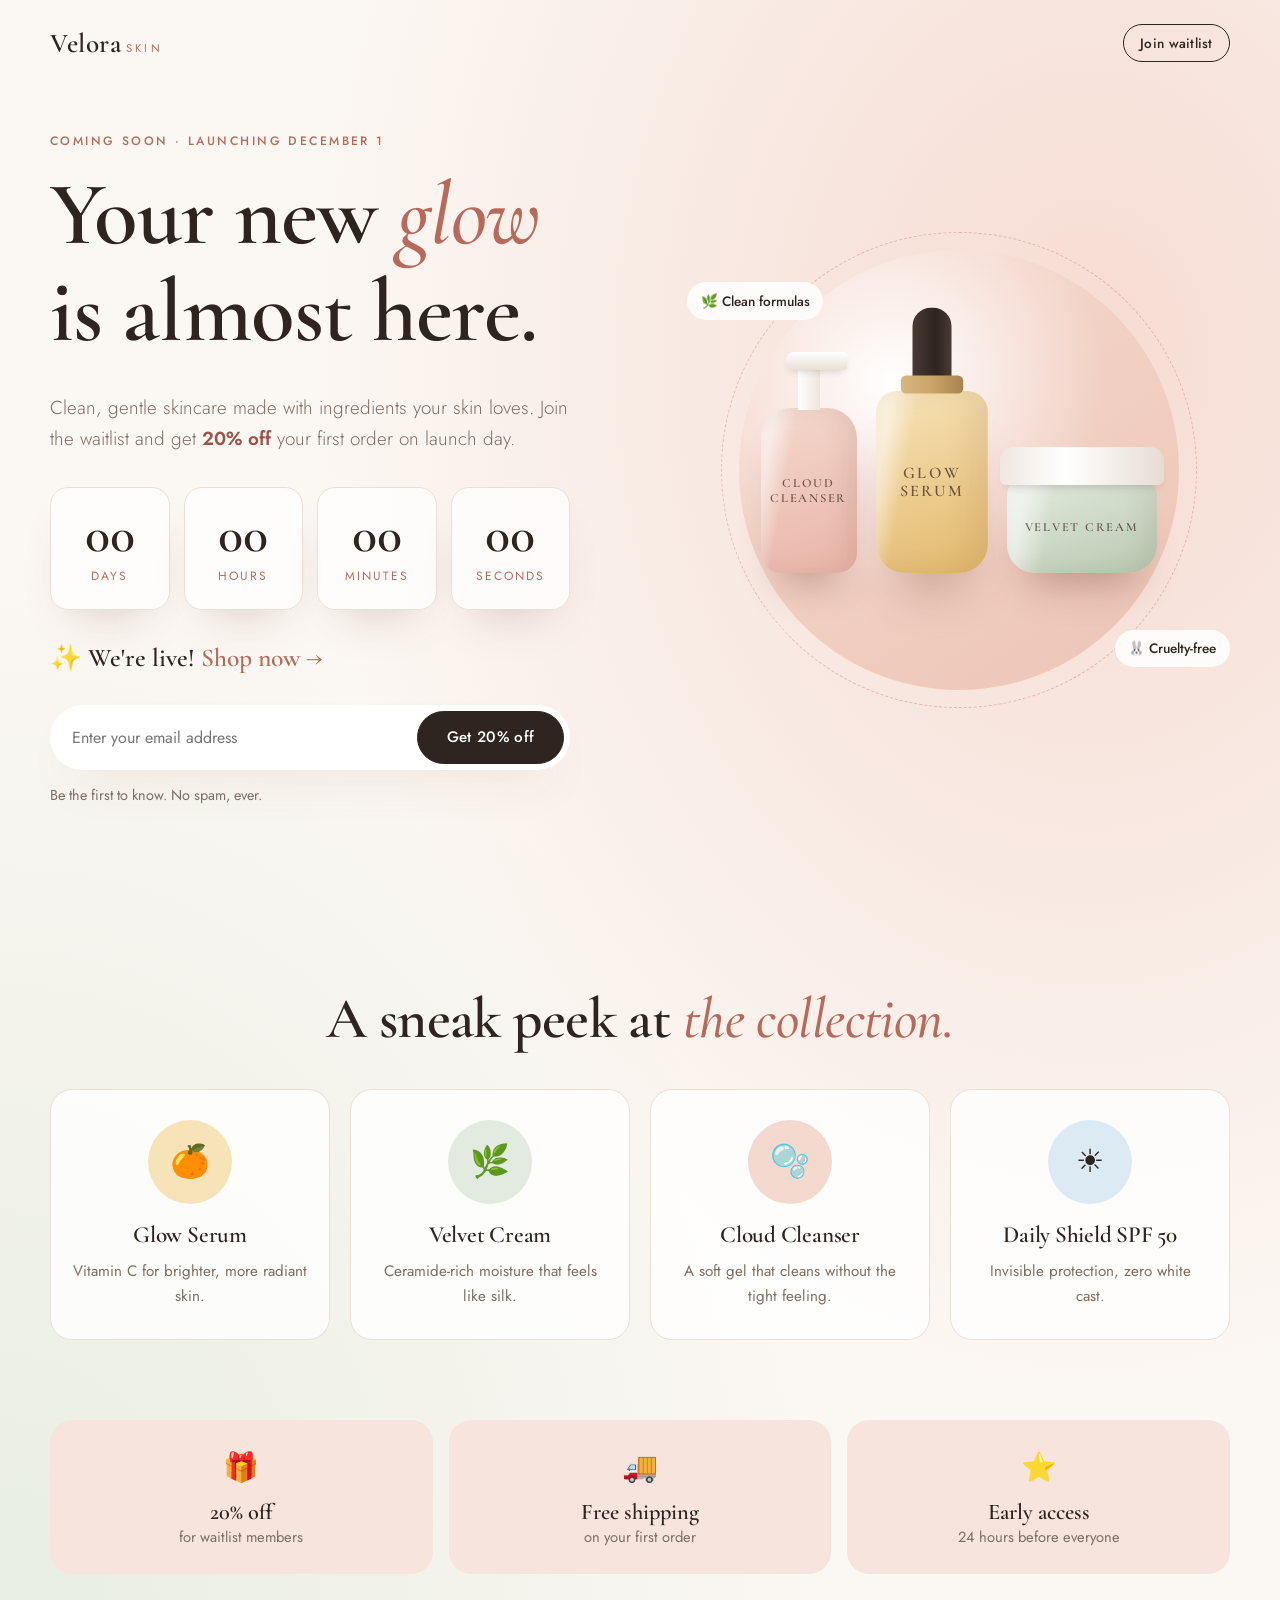
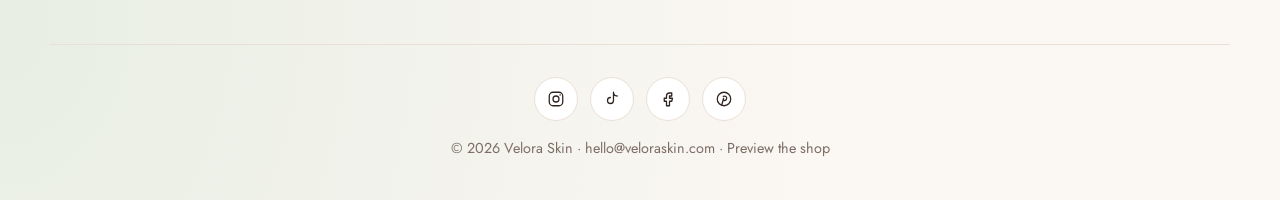
==== coming-soon.html @ 76611807 "Rebrand site as Velora Skin skincare store Redesign both pages with a soft cream/blush skincare look" ====
<!doctype html>
<html lang="en">
<head>
  <meta charset="utf-8" />
  <meta name="viewport" content="width=device-width, initial-scale=1" />
  <title>Velora Skin — Coming Soon</title>
  <meta name="description" content="Clean skincare for your natural glow is almost here. Join the waitlist for 20% off at launch." />
  <meta name="theme-color" content="#fbf7f3" />
  <link rel="preconnect" href="https://fonts.googleapis.com" />
  <link rel="preconnect" href="https://fonts.gstatic.com" crossorigin />
  <link href="https://fonts.googleapis.com/css2?family=Cormorant+Garamond:ital,wght@0,500;0,600;1,500&family=Jost:wght@300;400;500;600&display=swap" rel="stylesheet" />
  <link rel="stylesheet" href="styles.css" />
  <link rel="stylesheet" href="coming-soon.css" />
  <link rel="icon" href="data:image/svg+xml,<svg xmlns='http://www.w3.org/2000/svg' viewBox='0 0 32 32'><circle cx='16' cy='16' r='14' fill='%23e8b4a6'/><path d='M10 11l6 11 6-11' fill='none' stroke='%23fff' stroke-width='2.5' stroke-linecap='round' stroke-linejoin='round'/></svg>" />
</head>
<body class="soon">
  <div class="petals" id="petals" aria-hidden="true"></div>

  <header class="soon__top container">
    <a href="#" class="logo">Velora<span>skin</span></a>
    <a href="#waitlist" class="btn btn--small btn--ghost">Join waitlist</a>
  </header>

  <main class="soon__main container">
    <div class="soon__text">
      <p class="eyebrow reveal">Coming soon · Launching December 1</p>
      <h1 class="reveal">Your new <em>glow</em><br />is almost here.</h1>
      <p class="soon__sub reveal">Clean, gentle skincare made with ingredients your skin loves. Join the waitlist and get <strong>20% off</strong> your first order on launch day.</p>

      <div class="countdown reveal" id="countdown" aria-label="Time until launch">
        <div class="countdown__box"><strong id="cd-days">00</strong><span>Days</span></div>
        <div class="countdown__box"><strong id="cd-hours">00</strong><span>Hours</span></div>
        <div class="countdown__box"><strong id="cd-mins">00</strong><span>Minutes</span></div>
        <div class="countdown__box"><strong id="cd-secs">00</strong><span>Seconds</span></div>
      </div>
      <p class="countdown__live" id="launched" hidden>✨ We're live! <a href="index.html">Shop now →</a></p>

      <form class="subscribe reveal" id="waitlist" novalidate>
        <label for="waitEmail" class="sr-only">Email address</label>
        <input type="email" id="waitEmail" placeholder="Enter your email address" autocomplete="email" required />
        <button type="submit" class="btn">Get 20% off</button>
      </form>
      <p class="soon__status" id="waitStatus" role="status" aria-live="polite">Be the first to know. No spam, ever.</p>
    </div>

    <div class="soon__art reveal" aria-hidden="true">
      <div class="soon__ring"></div>
      <div class="soon__shelf">
        <div class="pack pack--pump" style="--c1:#f4d9cf;--c2:#e8b4a6"><span>Cloud<br />Cleanser</span></div>
        <div class="pack pack--serum soon__hero-pack" style="--c1:#f7e3b8;--c2:#e2b86b"><span>Glow<br />Serum</span></div>
        <div class="pack pack--jar" style="--c1:#e3eadf;--c2:#b9c8b0"><span>Velvet Cream</span></div>
      </div>
      <div class="float-tag soon__tag1">🌿 Clean formulas</div>
      <div class="float-tag soon__tag2">🐰 Cruelty-free</div>
    </div>
  </main>

  <section class="soon__teasers container" aria-labelledby="teaseTitle">
    <h2 id="teaseTitle" class="reveal">A sneak peek at <em>the collection.</em></h2>
    <div class="teasers">
      <article class="teaser reveal"><div class="ing__icon" style="--c:#f7e3b8">🍊</div><h3>Glow Serum</h3><p>Vitamin C for brighter, more radiant skin.</p></article>
      <article class="teaser reveal"><div class="ing__icon" style="--c:#e3eadf">🌿</div><h3>Velvet Cream</h3><p>Ceramide-rich moisture that feels like silk.</p></article>
      <article class="teaser reveal"><div class="ing__icon" style="--c:#f4d9cf">🫧</div><h3>Cloud Cleanser</h3><p>A soft gel that cleans without the tight feeling.</p></article>
      <article class="teaser reveal"><div class="ing__icon" style="--c:#dcebf3">☀️</div><h3>Daily Shield SPF 50</h3><p>Invisible protection, zero white cast.</p></article>
    </div>
  </section>

  <section class="soon__perks container reveal">
    <div><span>🎁</span><strong>20% off</strong>for waitlist members</div>
    <div><span>🚚</span><strong>Free shipping</strong>on your first order</div>
    <div><span>⭐</span><strong>Early access</strong>24 hours before everyone</div>
  </section>

  <footer class="soon__footer container">
    <div class="socials" aria-label="Social media">
      <a href="#" aria-label="Instagram"><svg viewBox="0 0 24 24" aria-hidden="true"><rect x="3" y="3" width="18" height="18" rx="5"/><circle cx="12" cy="12" r="4"/><circle cx="17.5" cy="6.5" r="1" class="fill"/></svg></a>
      <a href="#" aria-label="TikTok"><svg viewBox="0 0 24 24" aria-hidden="true"><path d="M14 3v11a4 4 0 1 1-4-4M14 3c0 3 2 5 5 5"/></svg></a>
      <a href="#" aria-label="Facebook"><svg viewBox="0 0 24 24" aria-hidden="true"><path d="M14 8h3V4h-3a4 4 0 0 0-4 4v3H7v4h3v6h4v-6h3l1-4h-4V8z"/></svg></a>
      <a href="#" aria-label="Pinterest"><svg viewBox="0 0 24 24" aria-hidden="true"><circle cx="12" cy="12" r="9"/><path d="M11 8.5c3-1 5 .5 4.5 3s-3 3-4 2M11.5 11L9 20"/></svg></a>
    </div>
    <p class="muted">© <span id="year"></span> Velora Skin · <a href="mailto:hello@veloraskin.com">hello@veloraskin.com</a> · <a href="index.html">Preview the shop</a></p>
  </footer>

  <script src="coming-soon.js"></script>
</body>
</html>
---- styles.css ----
:root {
  --bg: #fbf7f3;
  --bg-2: #f4ece4;
  --rose-bg: #f6e4dd;
  --surface: #ffffff;
  --border: #eadfd5;
  --text: #2e2420;
  --muted: #7d6e65;
  --blush: #e8b4a6;
  --rose: #b8695a;
  --rose-dark: #9c5446;
  --sage: #8fa384;
  --gold: #c9a46a;
  --radius: 22px;
  --shadow: 0 24px 50px -28px rgba(120, 72, 56, 0.35);
  --ease: cubic-bezier(0.22, 1, 0.36, 1);
  --serif: "Cormorant Garamond", Georgia, serif;
  --sans: "Jost", system-ui, sans-serif;
}

*, *::before, *::after { box-sizing: border-box; }
html { scroll-behavior: smooth; }
body {
  margin: 0;
  font: 400 1rem/1.65 var(--sans);
  background: var(--bg);
  color: var(--text);
  -webkit-font-smoothing: antialiased;
  overflow-x: hidden;
}
h1, h2, h3, h4 { font-family: var(--serif); font-weight: 600; line-height: 1.08; margin: 0 0 0.5em; letter-spacing: -0.01em; }
h1 em, h2 em { font-style: italic; font-weight: 500; color: var(--rose); }
h2 { font-size: clamp(2.2rem, 5vw, 3.6rem); }
h3 { font-size: 1.45rem; }
p { margin: 0 0 1em; }
a { color: inherit; text-decoration: none; }
button { font-family: inherit; }
::selection { background: var(--blush); color: var(--text); }

.container { width: min(1180px, 100% - 32px); margin-inline: auto; }
.muted { color: var(--muted); }
.eyebrow { text-transform: uppercase; letter-spacing: 0.2em; font-size: 0.76rem; font-weight: 500; color: var(--rose); margin-bottom: 1rem; }
.stars { color: var(--gold); letter-spacing: 0.1em; }
.sr-only { position: absolute; width: 1px; height: 1px; padding: 0; margin: -1px; overflow: hidden; clip: rect(0, 0, 0, 0); border: 0; }

/* Buttons */
.btn {
  display: inline-flex; align-items: center; justify-content: center; gap: 0.5em;
  padding: 0.95em 1.9em; border-radius: 999px; border: 1px solid var(--text); cursor: pointer;
  font: 500 0.95rem var(--sans); letter-spacing: 0.02em; color: #fff; background: var(--text);
  transition: transform 0.3s var(--ease), background 0.3s, color 0.3s, border-color 0.3s, box-shadow 0.3s;
}
.btn:hover { background: var(--rose); border-color: var(--rose); transform: translateY(-2px); box-shadow: 0 14px 30px -14px rgba(184, 105, 90, 0.8); }
.btn--ghost { background: transparent; color: var(--text); }
.btn--ghost:hover { color: #fff; }
.btn--small { padding: 0.6em 1.2em; font-size: 0.85rem; }
.btn--block { width: 100%; }

/* Announcement + nav */
.announce { background: var(--text); color: #f4ece4; text-align: center; font-size: 0.82rem; letter-spacing: 0.04em; padding: 9px 16px; }
.announce a { color: var(--blush); }
.nav { position: sticky; top: 0; z-index: 50; background: rgba(251, 247, 243, 0.85); backdrop-filter: blur(14px); -webkit-backdrop-filter: blur(14px); border-bottom: 1px solid transparent; transition: border-color 0.3s; }
.nav.is-scrolled { border-color: var(--border); }
.nav__inner { display: flex; align-items: center; justify-content: space-between; height: 72px; }
.logo { font: 600 1.7rem var(--serif); letter-spacing: 0.02em; }
.logo span { font: 400 0.7rem var(--sans); letter-spacing: 0.3em; text-transform: uppercase; color: var(--rose); margin-left: 0.4em; }
.nav__links { display: flex; gap: 2.2rem; font-size: 0.95rem; }
.nav__links a { position: relative; color: var(--muted); transition: color 0.2s; }
.nav__links a::after { content: ""; position: absolute; left: 0; right: 0; bottom: -4px; height: 1px; background: var(--rose); transform: scaleX(0); transition: transform 0.3s var(--ease); }
.nav__links a:hover { color: var(--text); }
.nav__links a:hover::after { transform: scaleX(1); }
.nav__actions { display: flex; align-items: center; gap: 0.5rem; }
.bag { position: relative; width: 44px; height: 44px; border-radius: 50%; border: 1px solid var(--border); background: var(--surface); cursor: pointer; display: grid; place-items: center; color: var(--text); }
.bag svg { width: 20px; height: 20px; fill: none; stroke: currentColor; stroke-width: 1.6; stroke-linejoin: round; }
.bag__count { position: absolute; top: -4px; right: -4px; min-width: 20px; height: 20px; padding: 0 5px; border-radius: 999px; background: var(--rose); color: #fff; font-size: 0.72rem; font-weight: 600; display: grid; place-items: center; transition: transform 0.3s var(--ease); }
.bag__count.bump { transform: scale(1.35); }
.nav__toggle { display: none; background: none; border: 0; width: 44px; height: 44px; cursor: pointer; position: relative; }
.nav__toggle span { position: absolute; left: 11px; right: 11px; height: 1.5px; background: var(--text); transition: transform 0.3s var(--ease); }
.nav__toggle span:first-child { top: 18px; }
.nav__toggle span:last-child { top: 25px; }
.nav__toggle[aria-expanded="true"] span:first-child { transform: translateY(3.5px) rotate(45deg); }
.nav__toggle[aria-expanded="true"] span:last-child { transform: translateY(-3.5px) rotate(-45deg); }
@media (max-width: 860px) {
  .nav__toggle { display: block; }
  .nav__links {
    position: fixed; inset: 72px 0 auto; flex-direction: column; gap: 0; padding: 8px 16px 24px;
    background: var(--bg); border-bottom: 1px solid var(--border); font: 500 1.6rem var(--serif);
    opacity: 0; pointer-events: none; transform: translateY(-10px); transition: opacity 0.3s, transform 0.3s var(--ease);
  }
  .nav__links a { padding: 0.6rem 0; color: var(--text); }
  .nav__links a::after { display: none; }
  .nav__links.is-open { opacity: 1; pointer-events: auto; transform: none; }
}

/* Hero */
.hero { padding: clamp(40px, 7vw, 90px) 0 clamp(40px, 6vw, 70px); overflow: hidden; }
.hero__grid { display: grid; grid-template-columns: minmax(0, 1.05fr) minmax(0, 1fr); gap: 40px; align-items: center; }
.hero h1 { font-size: clamp(3.2rem, 7.5vw, 6.2rem); margin-bottom: 0.3em; }
.hero__sub { font-size: clamp(1.05rem, 1.6vw, 1.2rem); color: var(--muted); max-width: 500px; font-weight: 300; }
.hero__cta { display: flex; flex-wrap: wrap; gap: 0.8rem; margin: 2rem 0 2.2rem; }
.hero__trust { display: flex; align-items: center; gap: 0.8rem; font-size: 0.92rem; color: var(--muted); flex-wrap: wrap; }
.hero__trust strong { color: var(--text); }

.hero__art { position: relative; height: 540px; }
.blob {
  position: absolute; inset: 6% 4% 4%; border-radius: 46% 54% 42% 58% / 52% 44% 56% 48%;
  background: radial-gradient(circle at 30% 30%, #fff 0%, transparent 45%), linear-gradient(140deg, #f6dcd2, #f1c9bb 55%, #e9d6c2);
  animation: morph 14s ease-in-out infinite;
}
@keyframes morph { 50% { border-radius: 58% 42% 55% 45% / 45% 58% 42% 55%; } }
.hero__art .pack { position: absolute; bottom: 14%; transform-origin: bottom center; animation: bob 6s ease-in-out infinite; }
.hero__art .hero__p1 { left: 12%; scale: 1.05; animation-delay: -2s !important; }
.hero__art .hero__p2 { left: 41%; bottom: 20% !important; scale: 1.45; z-index: 2; }
.hero__art .hero__p3 { right: 8%; scale: 1.15; animation-delay: -4s !important; }
@keyframes bob { 50% { translate: 0 -12px; } }
.float-tag { position: absolute; z-index: 3; padding: 0.55em 1em; border-radius: 999px; background: rgba(255, 255, 255, 0.85); backdrop-filter: blur(8px); box-shadow: var(--shadow); font-size: 0.85rem; font-weight: 500; white-space: nowrap; animation: bob 7s ease-in-out infinite; }
.float-tag--1 { top: 12%; left: 2%; }
.float-tag--2 { top: 24%; right: 0; animation-delay: -3s; }
.float-tag--3 { bottom: 4%; left: 30%; animation-delay: -5s; }
@media (max-width: 900px) {
  .hero__grid { grid-template-columns: minmax(0, 1fr); }
  .hero__art { height: 420px; }
  .hero__art .pack { scale: 0.85; }
  .hero__art .hero__p2 { scale: 1.15; }
}
@media (max-width: 480px) {
  .hero__art { height: 360px; }
  .hero__art .pack { scale: 0.7; }
  .hero__art .hero__p1 { left: 4%; }
  .hero__art .hero__p2 { left: 36%; scale: 0.95; }
  .hero__art .hero__p3 { right: 0; }
  .float-tag { font-size: 0.75rem; }
}

/* Product packaging (pure CSS illustrations) */
.pack {
  position: relative; display: grid; place-items: center; text-align: center;
  background: linear-gradient(100deg, rgba(255,255,255,0.55) 0 12%, transparent 30%), linear-gradient(160deg, var(--c1), var(--c2));
  box-shadow: inset -12px 0 22px rgba(90, 50, 35, 0.08), 0 30px 40px -22px rgba(120, 72, 56, 0.45);
}
.pack span { font: 600 0.78rem/1.15 var(--serif); letter-spacing: 0.14em; text-transform: uppercase; color: rgba(60, 38, 30, 0.72); padding: 0 6px; }
.pack::before, .pack::after { content: ""; position: absolute; left: 50%; transform: translateX(-50%); }
.pack--serum { width: 86px; height: 140px; margin-top: 70px; border-radius: 16px 16px 22px 22px; }
.pack--serum::before { top: -64px; width: 30px; height: 56px; border-radius: 14px 14px 4px 4px; background: linear-gradient(90deg, #4a3a33, #2e2420 60%, #4a3a33); }
.pack--serum::after { top: -12px; width: 48px; height: 14px; border-radius: 4px; background: linear-gradient(90deg, #d8b880, var(--gold), #a8854d); }
.pack--pump { width: 96px; height: 165px; margin-top: 62px; border-radius: 30px 30px 20px 20px; }
.pack--pump::before { top: -40px; width: 22px; height: 42px; background: linear-gradient(90deg, #fff, #eee4dc); border-radius: 4px 4px 0 0; }
.pack--pump::after { top: -56px; width: 62px; height: 18px; border-radius: 9px 4px 4px 9px; background: linear-gradient(#fff, #e9dfd6); transform: translateX(-38%); box-shadow: 0 4px 8px -4px rgba(0,0,0,0.2); }
.pack--jar { width: 150px; height: 92px; margin-top: 36px; border-radius: 14px 14px 28px 28px; }
.pack--jar::before { top: -34px; width: 164px; height: 38px; border-radius: 14px 14px 6px 6px; background: linear-gradient(90deg, #efe7df, #fff 40%, #e6dcd2); box-shadow: 0 6px 10px -6px rgba(0,0,0,0.2); }
.pack--tube { width: 92px; height: 160px; margin-bottom: 40px; border-radius: 6px 6px 26px 26px; }
.pack--tube::before { bottom: -38px; width: 58px; height: 42px; border-radius: 6px 6px 14px 14px; background: linear-gradient(90deg, #d79c8d, var(--blush), #c98a7b); }
.pack--tube::after { top: 0; width: 100%; height: 12px; border-radius: 6px 6px 0 0; background: repeating-linear-gradient(90deg, rgba(0,0,0,0.06) 0 2px, transparent 2px 6px); }

/* Marquee */
.marquee { background: var(--text); color: var(--bg); padding: 18px 0; overflow: hidden; }
.marquee__track { display: flex; width: max-content; gap: 2.5rem; animation: scroll 32s linear infinite; }
.marquee__track span { font: 500 italic 1.5rem var(--serif); white-space: nowrap; }
.marquee__track span:nth-child(even) { color: var(--blush); font-style: normal; }
@keyframes scroll { to { transform: translateX(calc(-50% - 1.25rem)); } }

/* Sections */
.section { padding: clamp(70px, 10vw, 120px) 0; }
.section--tight { padding-block: clamp(40px, 6vw, 70px); }
.section--tint { background: var(--bg-2); }
.section--rose { background: var(--rose-bg); }
.section--narrow .container { max-width: 800px; }
.section__head { margin-bottom: 3rem; }
.section__head--center { text-align: center; }

/* Products */
.products { display: grid; grid-template-columns: repeat(4, minmax(0, 1fr)); gap: 22px; }
.product { background: var(--surface); border-radius: var(--radius); overflow: hidden; border: 1px solid var(--border); transition: transform 0.4s var(--ease), box-shadow 0.4s; }
.product:hover { transform: translateY(-6px); box-shadow: var(--shadow); }
.product__img { position: relative; height: 280px; display: grid; place-items: center; background: var(--bg); overflow: hidden; }
.product__img .pack { transition: transform 0.6s var(--ease); }
.product:hover .product__img .pack { transform: scale(1.06) rotate(-3deg); }
.badge { position: absolute; top: 14px; left: 14px; padding: 0.3em 0.85em; border-radius: 999px; background: var(--rose); color: #fff; font-size: 0.72rem; font-weight: 500; letter-spacing: 0.06em; text-transform: uppercase; }
.badge--sage { background: var(--sage); }
.product__body { padding: 20px 22px 22px; }
.product__type { font-size: 0.8rem; color: var(--muted); margin-bottom: 0.3rem; }
.product__body h3 { margin-bottom: 0.3rem; }
.product__rating { font-size: 0.82rem; color: var(--muted); margin-bottom: 1rem; }
.product__foot { display: flex; justify-content: space-between; align-items: center; gap: 0.6rem; }
.price { font: 600 1.5rem var(--serif); }
.add.is-added { background: var(--sage); border-color: var(--sage); }
@media (max-width: 1000px) { .products { grid-template-columns: repeat(2, minmax(0, 1fr)); } }
@media (max-width: 520px) { .products { grid-template-columns: minmax(0, 1fr); } }

/* Quiz */
.quiz { display: grid; grid-template-columns: 1fr 1fr; gap: clamp(32px, 6vw, 80px); align-items: center; }
.chips { display: flex; flex-wrap: wrap; gap: 0.6rem; margin-top: 1.6rem; }
.chip { padding: 0.65em 1.4em; border-radius: 999px; border: 1px solid var(--border); background: var(--surface); color: var(--text); cursor: pointer; font-size: 0.95rem; transition: all 0.25s var(--ease); }
.chip:hover { border-color: var(--rose); }
.chip.is-active { background: var(--rose); border-color: var(--rose); color: #fff; }
.routine { background: var(--surface); border-radius: 28px; padding: clamp(24px, 4vw, 40px); box-shadow: var(--shadow); }
.routine__desc { font: 500 italic 1.3rem/1.4 var(--serif); color: var(--rose-dark); }
.routine__steps { list-style: none; padding: 0; margin: 0 0 1.6rem; display: grid; gap: 12px; }
.routine__steps li { display: flex; align-items: center; gap: 1rem; padding: 14px; border-radius: 16px; background: var(--bg); animation: slideIn 0.5s var(--ease) both; }
.routine__steps li:nth-child(2) { animation-delay: 0.08s; }
.routine__steps li:nth-child(3) { animation-delay: 0.16s; }
@keyframes slideIn { from { opacity: 0; transform: translateX(16px); } }
.routine__num { width: 36px; height: 36px; flex-shrink: 0; border-radius: 50%; display: grid; place-items: center; background: var(--blush); color: #fff; font-weight: 600; font-size: 0.9rem; }
.routine__steps strong { display: block; font-weight: 500; }
.routine__steps small { color: var(--muted); font-size: 0.85rem; }
@media (max-width: 860px) { .quiz { grid-template-columns: 1fr; } }

/* Ingredients */
.ingredients { display: grid; grid-template-columns: repeat(auto-fit, minmax(min(240px, 100%), 1fr)); gap: 22px; }
.ing { text-align: center; padding: 34px 26px; border-radius: var(--radius); background: var(--surface); border: 1px solid var(--border); transition: transform 0.4s var(--ease); }
.ing:hover { transform: translateY(-6px); }
.ing__icon { width: 84px; height: 84px; margin: 0 auto 1.2rem; border-radius: 50%; display: grid; place-items: center; font-size: 2rem; background: var(--c); }
.ing p { color: var(--muted); margin: 0; font-size: 0.95rem; }

/* Steps */
.steps { list-style: none; padding: 0; margin: 0; display: grid; grid-template-columns: repeat(auto-fit, minmax(min(220px, 100%), 1fr)); gap: 22px; }
.step { padding: 30px 26px; border-radius: var(--radius); background: rgba(255, 255, 255, 0.6); }
.step__num { display: block; font: 500 italic 2.6rem/1 var(--serif); color: var(--rose); margin-bottom: 0.8rem; }
.step p { color: var(--muted); margin: 0; }

/* Promises */
.promises { border-block: 1px solid var(--border); padding: 30px 0; }
.promises__grid { display: grid; grid-template-columns: repeat(4, 1fr); gap: 16px; text-align: center; font-weight: 500; font-size: 0.95rem; }
.promises__grid span { display: block; font-size: 1.6rem; margin-bottom: 0.3rem; }
@media (max-width: 700px) { .promises__grid { grid-template-columns: repeat(2, 1fr); row-gap: 24px; } }

/* Reviews */
.reviews { display: grid; grid-template-columns: repeat(auto-fit, minmax(min(300px, 100%), 1fr)); gap: 22px; }
.review { margin: 0; padding: 32px; border-radius: var(--radius); background: var(--surface); border: 1px solid var(--border); display: flex; flex-direction: column; }
.review blockquote { margin: 0.8rem 0 1.6rem; font: 500 1.35rem/1.4 var(--serif); flex: 1; }
.review figcaption { display: flex; align-items: center; gap: 0.8rem; }
.review figcaption strong { display: block; font-weight: 500; }
.review figcaption span:not(.avatar) { color: var(--muted); font-size: 0.85rem; }
.avatar { width: 44px; height: 44px; border-radius: 50%; display: grid; place-items: center; background: var(--blush); color: #fff; font-weight: 600; font-size: 0.85rem; flex-shrink: 0; }

/* Glow Club */
.club { display: grid; grid-template-columns: 1.1fr 1fr; gap: 24px 48px; align-items: center; padding: clamp(28px, 5vw, 60px); border-radius: 32px; background: radial-gradient(circle at 90% 10%, rgba(255,255,255,0.7), transparent 40%), linear-gradient(135deg, #f6dcd2, #efd2c4); }
.club h2 { font-size: clamp(2rem, 4vw, 3rem); }
.club p { margin: 0; }
.subscribe { display: flex; gap: 8px; padding: 6px; border-radius: 999px; background: var(--surface); box-shadow: var(--shadow); }
.subscribe input { flex: 1; min-width: 0; border: 0; outline: none; background: transparent; font: 400 1rem var(--sans); padding: 0 1rem; color: var(--text); }
.subscribe.is-invalid { box-shadow: 0 0 0 2px var(--rose); }
.form-status { grid-column: 2; margin: 0; min-height: 1.4em; font-size: 0.9rem; color: var(--rose-dark); }
@media (max-width: 860px) {
  .club { grid-template-columns: 1fr; }
  .form-status { grid-column: 1; }
}
@media (max-width: 480px) {
  .subscribe { flex-direction: column; border-radius: 20px; }
  .subscribe input { padding: 0.9rem 1rem; }
}

/* FAQ */
.faq details { border-bottom: 1px solid var(--border); }
.faq summary { list-style: none; cursor: pointer; padding: 1.4rem 0; font: 600 1.3rem var(--serif); display: flex; justify-content: space-between; align-items: center; gap: 1rem; }
.faq summary::-webkit-details-marker { display: none; }
.faq summary::after { content: "+"; font: 300 1.8rem var(--sans); color: var(--rose); transition: transform 0.3s var(--ease); }
.faq details[open] summary::after { transform: rotate(45deg); }
.faq details p { color: var(--muted); padding-bottom: 1.4rem; margin: 0; }

/* Footer */
.footer { background: var(--text); color: #e9dfd6; padding: 64px 0 28px; }
.footer .muted { color: #b3a49a; }
.footer__grid { display: grid; grid-template-columns: 2fr 1fr 1fr 1fr; gap: 32px; }
.footer__grid h4 { font: 500 0.8rem var(--sans); text-transform: uppercase; letter-spacing: 0.18em; color: var(--blush); margin-bottom: 1rem; }
.footer__grid > div > a:not(.logo) { display: block; padding: 0.25rem 0; color: #cfc2b8; font-size: 0.95rem; }
.footer__grid a:hover { color: #fff; }
.footer .logo { color: #fff; }
.footer .logo span { color: var(--blush); }
.footer__bottom { margin-top: 48px; padding-top: 24px; border-top: 1px solid rgba(255,255,255,0.1); font-size: 0.85rem; }
@media (max-width: 760px) { .footer__grid { grid-template-columns: 1fr 1fr; } .footer__grid > div:first-child { grid-column: 1 / -1; } }

/* Toast */
.toast { position: fixed; left: 50%; bottom: 24px; z-index: 100; translate: -50% 20px; opacity: 0; pointer-events: none; padding: 0.9em 1.5em; border-radius: 999px; background: var(--text); color: #fff; font-size: 0.92rem; box-shadow: var(--shadow); transition: opacity 0.3s, translate 0.4s var(--ease); white-space: nowrap; }
.toast.is-show { opacity: 1; translate: -50% 0; }

/* Reveal */
.reveal { opacity: 0; transform: translateY(26px); transition: opacity 0.9s var(--ease), transform 0.9s var(--ease); }
.reveal.is-visible { opacity: 1; transform: none; }

@media (prefers-reduced-motion: reduce) {
  *, *::before, *::after { animation: none !important; transition: none !important; scroll-behavior: auto !important; }
  .reveal { opacity: 1; transform: none; }
}
---- coming-soon.css ----
/* Coming Soon page — builds on the tokens and components in styles.css */
.soon {
  min-height: 100vh;
  background: radial-gradient(ellipse at 85% 20%, #f6dcd2 0%, transparent 50%), radial-gradient(ellipse at 0% 90%, #e8eee3 0%, transparent 45%), var(--bg);
  position: relative;
}
.soon > *:not(.petals) { position: relative; z-index: 1; }

/* Floating petals */
.petals { position: fixed; inset: 0; pointer-events: none; overflow: hidden; z-index: 0; }
.petal { position: absolute; top: -40px; width: var(--s); height: var(--s); border-radius: 80% 0 80% 0; background: linear-gradient(135deg, #f6dcd2, var(--blush)); opacity: 0.55; animation: fall var(--d) linear infinite; animation-delay: var(--delay); }
@keyframes fall {
  0% { transform: translate(0, -40px) rotate(0deg); }
  50% { transform: translate(var(--drift), 50vh) rotate(180deg); }
  100% { transform: translate(0, 105vh) rotate(360deg); }
}

.soon__top { display: flex; justify-content: space-between; align-items: center; padding: 24px 0; }

.soon__main { display: grid; grid-template-columns: minmax(0, 1.1fr) minmax(0, 1fr); gap: 40px; align-items: center; padding: clamp(24px, 5vh, 60px) 0 clamp(50px, 8vw, 90px); }
.soon h1 { font-size: clamp(3rem, 7vw, 5.6rem); margin-bottom: 0.35em; }
.soon__sub { color: var(--muted); font-size: clamp(1.02rem, 1.6vw, 1.18rem); font-weight: 300; max-width: 520px; }
.soon__sub strong { color: var(--rose-dark); font-weight: 600; }

/* Countdown */
.countdown { display: grid; grid-template-columns: repeat(4, minmax(0, 1fr)); gap: clamp(8px, 1.6vw, 14px); margin: 2rem 0; max-width: 520px; }
.countdown__box { padding: clamp(12px, 2.4vw, 22px) 4px; text-align: center; border-radius: 18px; background: rgba(255, 255, 255, 0.75); border: 1px solid var(--border); box-shadow: var(--shadow); }
.countdown__box strong { display: block; font: 600 clamp(2rem, 5vw, 3.2rem) / 1 var(--serif); font-variant-numeric: tabular-nums; color: var(--text); }
.countdown__box span { display: block; margin-top: 0.4rem; font-size: clamp(0.62rem, 1.4vw, 0.75rem); text-transform: uppercase; letter-spacing: 0.16em; color: var(--rose); }
.countdown__box strong.tick { animation: tick 0.45s var(--ease); }
@keyframes tick { from { transform: translateY(-6px); opacity: 0.3; } }
.countdown__live { font: 600 1.6rem var(--serif); margin: 2rem 0; }
.countdown__live a { color: var(--rose); }

.soon .subscribe { max-width: 520px; }
.soon__status { margin: 0.9rem 0 0; font-size: 0.9rem; color: var(--muted); min-height: 1.4em; }
.soon__status strong { color: var(--text); }
.soon__status.is-success { color: var(--rose-dark); }

/* Product art */
.soon__art { position: relative; height: 520px; display: grid; place-items: center; overflow: hidden; }
.soon__ring { position: absolute; width: min(440px, 92%); aspect-ratio: 1; border-radius: 50%; background: radial-gradient(circle at 35% 30%, #fff, transparent 50%), linear-gradient(145deg, #f6dcd2, #ecc4b5); }
.soon__ring::after { content: ""; position: absolute; inset: -18px; border-radius: 50%; border: 1px dashed rgba(184, 105, 90, 0.35); animation: spin 40s linear infinite; }
@keyframes spin { to { transform: rotate(360deg); } }
.soon__shelf { position: relative; display: flex; align-items: flex-end; gap: 18px; padding-bottom: 20px; }
.soon__shelf .pack { animation: bob 6s ease-in-out infinite; }
.soon__shelf .pack:nth-child(1) { animation-delay: -2s; }
.soon__shelf .pack:nth-child(3) { animation-delay: -4s; }
.soon__hero-pack { scale: 1.3; transform-origin: bottom center; margin-inline: 14px; }
.soon__tag1 { top: 14%; left: 0; }
.soon__tag2 { bottom: 12%; right: 0; animation-delay: -3s; }

/* Teasers */
.soon__teasers { padding: clamp(50px, 8vw, 90px) 0 40px; text-align: center; }
.soon__teasers h2 { margin-bottom: 2.4rem; }
.teasers { display: grid; grid-template-columns: repeat(4, minmax(0, 1fr)); gap: 20px; }
.teaser { padding: 30px 22px; border-radius: var(--radius); background: rgba(255, 255, 255, 0.8); border: 1px solid var(--border); transition: transform 0.4s var(--ease); }
.teaser:hover { transform: translateY(-6px); }
.teaser p { color: var(--muted); margin: 0; font-size: 0.95rem; }

/* Perks */
.soon__perks { display: grid; grid-template-columns: repeat(3, 1fr); gap: 16px; padding: 40px 0 70px; text-align: center; }
.soon__perks div { padding: 24px; border-radius: var(--radius); background: var(--rose-bg); color: var(--muted); font-size: 0.92rem; }
.soon__perks span { display: block; font-size: 1.8rem; margin-bottom: 0.4rem; }
.soon__perks strong { display: block; font: 600 1.4rem var(--serif); color: var(--text); }

/* Footer */
.soon__footer { display: flex; flex-direction: column; align-items: center; gap: 1rem; padding: 32px 0 40px; border-top: 1px solid var(--border); text-align: center; }
.soon__footer p { margin: 0; font-size: 0.9rem; }
.soon__footer a:hover { color: var(--rose); }
.socials { display: flex; gap: 12px; }
.socials a { width: 44px; height: 44px; display: grid; place-items: center; border-radius: 50%; border: 1px solid var(--border); background: var(--surface); color: var(--text); transition: transform 0.3s var(--ease), border-color 0.2s, color 0.2s; }
.socials a:hover { transform: translateY(-3px); border-color: var(--rose); color: var(--rose); }
.socials svg { width: 18px; height: 18px; fill: none; stroke: currentColor; stroke-width: 1.7; stroke-linecap: round; stroke-linejoin: round; }
.socials svg .fill { fill: currentColor; stroke: none; }

@media (max-width: 960px) {
  .soon__main { grid-template-columns: minmax(0, 1fr); text-align: center; }
  .soon__sub, .countdown, .soon .subscribe { margin-inline: auto; }
  .soon__art { height: 420px; order: -1; }
  .teasers { grid-template-columns: repeat(2, minmax(0, 1fr)); }
}
@media (max-width: 560px) {
  .soon__art { height: 330px; }
  .soon__shelf { scale: 0.72; }
  .soon__perks { grid-template-columns: 1fr; }
  .teasers { grid-template-columns: minmax(0, 1fr); }
  .float-tag { font-size: 0.75rem; }
}
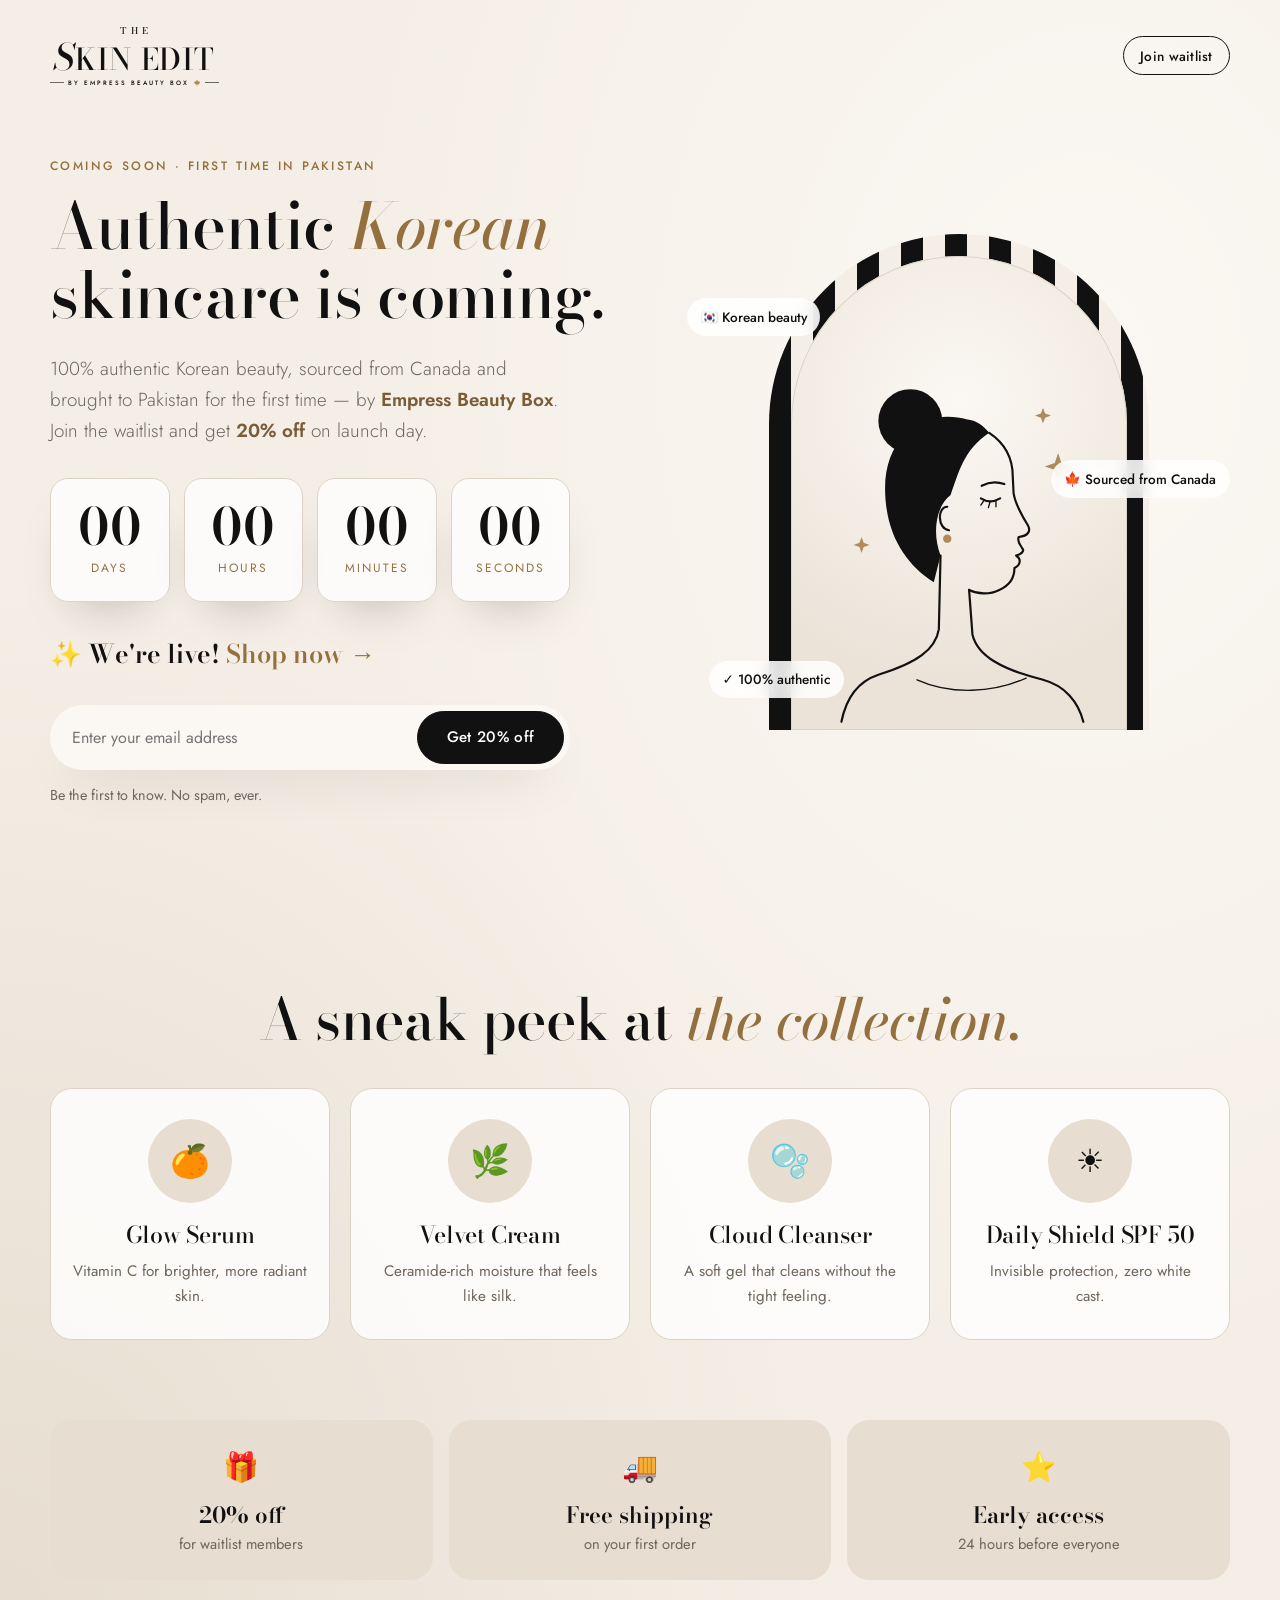
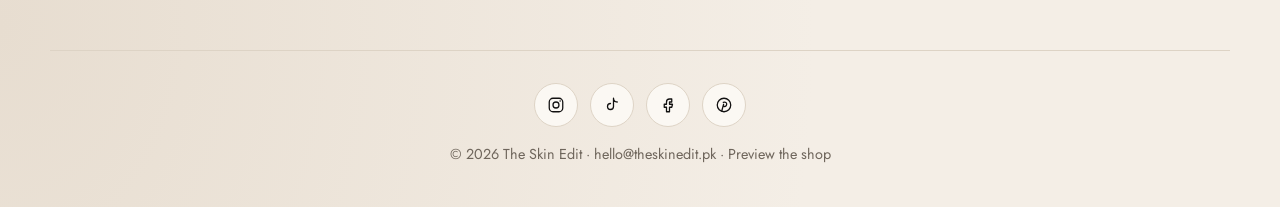
==== commit e6eae409: "Apply The Skin Edit by Empress Beauty Box branding Add the brand logo and black/cream/taupe/gold str" ====
--- a/coming-soon.html
+++ b/coming-soon.html
@@ -3,29 +3,29 @@
 <head>
   <meta charset="utf-8" />
   <meta name="viewport" content="width=device-width, initial-scale=1" />
-  <title>Velora Skin — Coming Soon</title>
+  <title>The Skin Edit — Coming Soon</title>
   <meta name="description" content="Clean skincare for your natural glow is almost here. Join the waitlist for 20% off at launch." />
-  <meta name="theme-color" content="#fbf7f3" />
+  <meta name="theme-color" content="#f4eee6" />
   <link rel="preconnect" href="https://fonts.googleapis.com" />
   <link rel="preconnect" href="https://fonts.gstatic.com" crossorigin />
-  <link href="https://fonts.googleapis.com/css2?family=Cormorant+Garamond:ital,wght@0,500;0,600;1,500&family=Jost:wght@300;400;500;600&display=swap" rel="stylesheet" />
+  <link href="https://fonts.googleapis.com/css2?family=Bodoni+Moda:ital,opsz,wght@0,6..96,400..700;1,6..96,400..600&family=Jost:wght@300;400;500;600&display=swap" rel="stylesheet" />
   <link rel="stylesheet" href="styles.css" />
   <link rel="stylesheet" href="coming-soon.css" />
-  <link rel="icon" href="data:image/svg+xml,<svg xmlns='http://www.w3.org/2000/svg' viewBox='0 0 32 32'><circle cx='16' cy='16' r='14' fill='%23e8b4a6'/><path d='M10 11l6 11 6-11' fill='none' stroke='%23fff' stroke-width='2.5' stroke-linecap='round' stroke-linejoin='round'/></svg>" />
+  <link rel="icon" href="data:image/svg+xml,<svg xmlns='http://www.w3.org/2000/svg' viewBox='0 0 32 32'><rect width='32' height='32' rx='7' fill='%23121111'/><text x='16' y='23' font-family='Didot,Georgia,serif' font-size='19' fill='%23f4eee6' text-anchor='middle'>SE</text></svg>" />
 </head>
 <body class="soon">
   <div class="petals" id="petals" aria-hidden="true"></div>
 
   <header class="soon__top container">
-    <a href="#" class="logo">Velora<span>skin</span></a>
+    <a href="#" class="brand" aria-label="The Skin Edit by Empress Beauty Box"><span class="brand__the">The</span><span class="brand__name"><b>S</b>kin Edit</span><span class="brand__by">By Empress Beauty Box <svg class="leaf" viewBox="0 0 24 24" aria-hidden="true"><path d="M12 2l1.6 3.4 1.9-.9-.6 4.3 2.6-2.4.5 1.6 2.6-.5-1 3 1.4.8-4.6 3.8.5 1.6-4.3-.6V21h-1.2v-4.9l-4.3.6.5-1.6-4.6-3.8 1.4-.8-1-3 2.6.5.5-1.6 2.6 2.4-.6-4.3 1.9.9z"/></svg></span></a>
     <a href="#waitlist" class="btn btn--small btn--ghost">Join waitlist</a>
   </header>
 
   <main class="soon__main container">
     <div class="soon__text">
-      <p class="eyebrow reveal">Coming soon · Launching December 1</p>
-      <h1 class="reveal">Your new <em>glow</em><br />is almost here.</h1>
-      <p class="soon__sub reveal">Clean, gentle skincare made with ingredients your skin loves. Join the waitlist and get <strong>20% off</strong> your first order on launch day.</p>
+      <p class="eyebrow reveal">Coming soon · First time in Pakistan</p>
+      <h1 class="reveal">Authentic <em>Korean</em><br />skincare is coming.</h1>
+      <p class="soon__sub reveal">100% authentic Korean beauty, sourced from Canada and brought to Pakistan for the first time — by <strong>Empress Beauty Box</strong>. Join the waitlist and get <strong>20% off</strong> on launch day.</p>
 
       <div class="countdown reveal" id="countdown" aria-label="Time until launch">
         <div class="countdown__box"><strong id="cd-days">00</strong><span>Days</span></div>
@@ -44,24 +44,44 @@
     </div>
 
     <div class="soon__art reveal" aria-hidden="true">
-      <div class="soon__ring"></div>
-      <div class="soon__shelf">
-        <div class="pack pack--pump" style="--c1:#f4d9cf;--c2:#e8b4a6"><span>Cloud<br />Cleanser</span></div>
-        <div class="pack pack--serum soon__hero-pack" style="--c1:#f7e3b8;--c2:#e2b86b"><span>Glow<br />Serum</span></div>
-        <div class="pack pack--jar" style="--c1:#e3eadf;--c2:#b9c8b0"><span>Velvet Cream</span></div>
+      <div class="arch stripes"></div>
+      <div class="arch__inner">
+        <svg class="girl" viewBox="0 0 400 480">
+          <!-- hair -->
+          <circle class="girl__fill" cx="142" cy="112" r="38" />
+          <path class="girl__fill" d="M210 110 C160 96 112 128 112 192 C112 246 136 282 170 304 L178 272 C168 246 172 214 190 200 C200 172 206 146 236 126 C228 116 220 111 210 110 Z" />
+          <!-- face profile -->
+          <path class="girl__line" d="M236 126 C254 138 264 156 264 178 L265 198 C267 210 272 220 282 236 C286 243 282 249 271 250 C269 256 273 259 275 263 C279 267 273 271 268 272 C274 276 274 283 266 287 C266 297 262 307 248 313 C236 319 222 318 212 313" />
+          <!-- eye, brow, ear -->
+          <path class="girl__line" d="M226 204 Q237 211 249 204" />
+          <path class="girl__line girl__thin" d="M230 206 l-4 6 M237 208 l-2 7 M244 207 l0 7" />
+          <path class="girl__line" d="M227 189 Q240 182 254 187" />
+          <path class="girl__line" d="M186 214 C174 214 174 240 188 242" />
+          <!-- neck & shoulders -->
+          <path class="girl__line" d="M178 272 L176 360 C172 384 150 400 104 414 C80 422 66 440 60 470" />
+          <path class="girl__line" d="M212 313 L216 366 C222 392 252 408 300 420 C326 427 342 446 348 470" />
+          <path class="girl__line girl__thin" d="M150 420 C190 438 240 436 280 418" />
+          <!-- earring -->
+          <circle class="girl__gold" cx="186" cy="252" r="5" />
+          <!-- sparkles -->
+          <path class="girl__gold" d="M318 150 l4 12 12 4 -12 4 -4 12 -4 -12 -12 -4 12 -4z" />
+          <path class="girl__gold" d="M300 96 l2.5 7 7 2.5 -7 2.5 -2.5 7 -2.5 -7 -7 -2.5 7 -2.5z" />
+          <path class="girl__gold" d="M84 250 l2.5 7 7 2.5 -7 2.5 -2.5 7 -2.5 -7 -7 -2.5 7 -2.5z" />
+        </svg>
       </div>
-      <div class="float-tag soon__tag1">🌿 Clean formulas</div>
-      <div class="float-tag soon__tag2">🐰 Cruelty-free</div>
+      <div class="float-tag soon__tag1">🇰🇷 Korean beauty</div>
+      <div class="float-tag soon__tag2">🍁 Sourced from Canada</div>
+      <div class="float-tag soon__tag3">✓ 100% authentic</div>
     </div>
   </main>
 
   <section class="soon__teasers container" aria-labelledby="teaseTitle">
     <h2 id="teaseTitle" class="reveal">A sneak peek at <em>the collection.</em></h2>
     <div class="teasers">
-      <article class="teaser reveal"><div class="ing__icon" style="--c:#f7e3b8">🍊</div><h3>Glow Serum</h3><p>Vitamin C for brighter, more radiant skin.</p></article>
-      <article class="teaser reveal"><div class="ing__icon" style="--c:#e3eadf">🌿</div><h3>Velvet Cream</h3><p>Ceramide-rich moisture that feels like silk.</p></article>
-      <article class="teaser reveal"><div class="ing__icon" style="--c:#f4d9cf">🫧</div><h3>Cloud Cleanser</h3><p>A soft gel that cleans without the tight feeling.</p></article>
-      <article class="teaser reveal"><div class="ing__icon" style="--c:#dcebf3">☀️</div><h3>Daily Shield SPF 50</h3><p>Invisible protection, zero white cast.</p></article>
+      <article class="teaser reveal"><div class="ing__icon" style="--c:#e7ddd0">🍊</div><h3>Glow Serum</h3><p>Vitamin C for brighter, more radiant skin.</p></article>
+      <article class="teaser reveal"><div class="ing__icon" style="--c:#e7ddd0">🌿</div><h3>Velvet Cream</h3><p>Ceramide-rich moisture that feels like silk.</p></article>
+      <article class="teaser reveal"><div class="ing__icon" style="--c:#e7ddd0">🫧</div><h3>Cloud Cleanser</h3><p>A soft gel that cleans without the tight feeling.</p></article>
+      <article class="teaser reveal"><div class="ing__icon" style="--c:#e7ddd0">☀️</div><h3>Daily Shield SPF 50</h3><p>Invisible protection, zero white cast.</p></article>
     </div>
   </section>
 
@@ -78,7 +98,7 @@
       <a href="#" aria-label="Facebook"><svg viewBox="0 0 24 24" aria-hidden="true"><path d="M14 8h3V4h-3a4 4 0 0 0-4 4v3H7v4h3v6h4v-6h3l1-4h-4V8z"/></svg></a>
       <a href="#" aria-label="Pinterest"><svg viewBox="0 0 24 24" aria-hidden="true"><circle cx="12" cy="12" r="9"/><path d="M11 8.5c3-1 5 .5 4.5 3s-3 3-4 2M11.5 11L9 20"/></svg></a>
     </div>
-    <p class="muted">© <span id="year"></span> Velora Skin · <a href="mailto:hello@veloraskin.com">hello@veloraskin.com</a> · <a href="index.html">Preview the shop</a></p>
+    <p class="muted">© <span id="year"></span> The Skin Edit · <a href="mailto:hello@theskinedit.pk">hello@theskinedit.pk</a> · <a href="index.html">Preview the shop</a></p>
   </footer>
 
   <script src="coming-soon.js"></script>
--- a/styles.css
+++ b/styles.css
@@ -1,20 +1,21 @@
 :root {
-  --bg: #fbf7f3;
-  --bg-2: #f4ece4;
-  --rose-bg: #f6e4dd;
-  --surface: #ffffff;
-  --border: #eadfd5;
-  --text: #2e2420;
-  --muted: #7d6e65;
-  --blush: #e8b4a6;
-  --rose: #b8695a;
-  --rose-dark: #9c5446;
-  --sage: #8fa384;
-  --gold: #c9a46a;
+  --bg: #f4eee6;
+  --bg-2: #ebe3d8;
+  --rose-bg: #e7ddd0;
+  --surface: #fbf8f3;
+  --border: #ddd3c5;
+  --text: #121111;
+  --muted: #6f665c;
+  --blush: #c9b9a6;
+  --rose: #94703f;
+  --rose-dark: #7a5c36;
+  --sage: #8a8070;
+  --gold: #b08a5a;
   --radius: 22px;
-  --shadow: 0 24px 50px -28px rgba(120, 72, 56, 0.35);
+  --shadow: 0 24px 50px -28px rgba(40, 30, 20, 0.35);
   --ease: cubic-bezier(0.22, 1, 0.36, 1);
-  --serif: "Cormorant Garamond", Georgia, serif;
+  --serif: "Bodoni Moda", Didot, Georgia, serif;
+  --stripes: repeating-linear-gradient(90deg, #121111 0 22px, #f4eee6 22px 44px);
   --sans: "Jost", system-ui, sans-serif;
 }
 
@@ -28,7 +29,7 @@
   -webkit-font-smoothing: antialiased;
   overflow-x: hidden;
 }
-h1, h2, h3, h4 { font-family: var(--serif); font-weight: 600; line-height: 1.08; margin: 0 0 0.5em; letter-spacing: -0.01em; }
+h1, h2, h3, h4 { font-family: var(--serif); font-weight: 500; line-height: 1.08; margin: 0 0 0.5em; letter-spacing: -0.01em; }
 h1 em, h2 em { font-style: italic; font-weight: 500; color: var(--rose); }
 h2 { font-size: clamp(2.2rem, 5vw, 3.6rem); }
 h3 { font-size: 1.45rem; }
@@ -50,7 +51,7 @@
   font: 500 0.95rem var(--sans); letter-spacing: 0.02em; color: #fff; background: var(--text);
   transition: transform 0.3s var(--ease), background 0.3s, color 0.3s, border-color 0.3s, box-shadow 0.3s;
 }
-.btn:hover { background: var(--rose); border-color: var(--rose); transform: translateY(-2px); box-shadow: 0 14px 30px -14px rgba(184, 105, 90, 0.8); }
+.btn:hover { background: var(--rose); border-color: var(--rose); transform: translateY(-2px); box-shadow: 0 14px 30px -14px rgba(148, 112, 63, 0.7); }
 .btn--ghost { background: transparent; color: var(--text); }
 .btn--ghost:hover { color: #fff; }
 .btn--small { padding: 0.6em 1.2em; font-size: 0.85rem; }
@@ -95,7 +96,7 @@
 /* Hero */
 .hero { padding: clamp(40px, 7vw, 90px) 0 clamp(40px, 6vw, 70px); overflow: hidden; }
 .hero__grid { display: grid; grid-template-columns: minmax(0, 1.05fr) minmax(0, 1fr); gap: 40px; align-items: center; }
-.hero h1 { font-size: clamp(3.2rem, 7.5vw, 6.2rem); margin-bottom: 0.3em; }
+.hero h1 { font-size: clamp(2.8rem, 6vw, 5.2rem); margin-bottom: 0.3em; }
 .hero__sub { font-size: clamp(1.05rem, 1.6vw, 1.2rem); color: var(--muted); max-width: 500px; font-weight: 300; }
 .hero__cta { display: flex; flex-wrap: wrap; gap: 0.8rem; margin: 2rem 0 2.2rem; }
 .hero__trust { display: flex; align-items: center; gap: 0.8rem; font-size: 0.92rem; color: var(--muted); flex-wrap: wrap; }
@@ -104,7 +105,7 @@
 .hero__art { position: relative; height: 540px; }
 .blob {
   position: absolute; inset: 6% 4% 4%; border-radius: 46% 54% 42% 58% / 52% 44% 56% 48%;
-  background: radial-gradient(circle at 30% 30%, #fff 0%, transparent 45%), linear-gradient(140deg, #f6dcd2, #f1c9bb 55%, #e9d6c2);
+  background: radial-gradient(circle at 30% 30%, #fff 0%, transparent 45%), linear-gradient(140deg, #ebe3d8, #d9cdbd 55%, #e7ddd0);
   animation: morph 14s ease-in-out infinite;
 }
 @keyframes morph { 50% { border-radius: 58% 42% 55% 45% / 45% 58% 42% 55%; } }
@@ -136,20 +137,20 @@
 .pack {
   position: relative; display: grid; place-items: center; text-align: center;
   background: linear-gradient(100deg, rgba(255,255,255,0.55) 0 12%, transparent 30%), linear-gradient(160deg, var(--c1), var(--c2));
-  box-shadow: inset -12px 0 22px rgba(90, 50, 35, 0.08), 0 30px 40px -22px rgba(120, 72, 56, 0.45);
-}
-.pack span { font: 600 0.78rem/1.15 var(--serif); letter-spacing: 0.14em; text-transform: uppercase; color: rgba(60, 38, 30, 0.72); padding: 0 6px; }
+  box-shadow: inset -12px 0 22px rgba(90, 50, 35, 0.08), 0 30px 40px -22px rgba(40, 30, 20, 0.4);
+}
+.pack span { font: 500 0.72rem/1.15 var(--serif); letter-spacing: 0.14em; text-transform: uppercase; color: #121111; padding: 0 6px; }
 .pack::before, .pack::after { content: ""; position: absolute; left: 50%; transform: translateX(-50%); }
 .pack--serum { width: 86px; height: 140px; margin-top: 70px; border-radius: 16px 16px 22px 22px; }
 .pack--serum::before { top: -64px; width: 30px; height: 56px; border-radius: 14px 14px 4px 4px; background: linear-gradient(90deg, #4a3a33, #2e2420 60%, #4a3a33); }
 .pack--serum::after { top: -12px; width: 48px; height: 14px; border-radius: 4px; background: linear-gradient(90deg, #d8b880, var(--gold), #a8854d); }
 .pack--pump { width: 96px; height: 165px; margin-top: 62px; border-radius: 30px 30px 20px 20px; }
-.pack--pump::before { top: -40px; width: 22px; height: 42px; background: linear-gradient(90deg, #fff, #eee4dc); border-radius: 4px 4px 0 0; }
-.pack--pump::after { top: -56px; width: 62px; height: 18px; border-radius: 9px 4px 4px 9px; background: linear-gradient(#fff, #e9dfd6); transform: translateX(-38%); box-shadow: 0 4px 8px -4px rgba(0,0,0,0.2); }
+.pack--pump::before { top: -40px; width: 22px; height: 42px; background: linear-gradient(90deg, #3a3633, #121111 60%, #3a3633); border-radius: 4px 4px 0 0; }
+.pack--pump::after { top: -56px; width: 62px; height: 18px; border-radius: 9px 4px 4px 9px; background: linear-gradient(#3a3633, #121111); transform: translateX(-38%); box-shadow: 0 4px 8px -4px rgba(0,0,0,0.2); }
 .pack--jar { width: 150px; height: 92px; margin-top: 36px; border-radius: 14px 14px 28px 28px; }
-.pack--jar::before { top: -34px; width: 164px; height: 38px; border-radius: 14px 14px 6px 6px; background: linear-gradient(90deg, #efe7df, #fff 40%, #e6dcd2); box-shadow: 0 6px 10px -6px rgba(0,0,0,0.2); }
+.pack--jar::before { top: -34px; width: 164px; height: 38px; border-radius: 14px 14px 6px 6px; background: linear-gradient(90deg, #2a2725, #121111 50%, #2a2725); box-shadow: 0 6px 10px -6px rgba(0,0,0,0.3); }
 .pack--tube { width: 92px; height: 160px; margin-bottom: 40px; border-radius: 6px 6px 26px 26px; }
-.pack--tube::before { bottom: -38px; width: 58px; height: 42px; border-radius: 6px 6px 14px 14px; background: linear-gradient(90deg, #d79c8d, var(--blush), #c98a7b); }
+.pack--tube::before { bottom: -38px; width: 58px; height: 42px; border-radius: 6px 6px 14px 14px; background: linear-gradient(90deg, #3a3633, #121111 60%, #3a3633); }
 .pack--tube::after { top: 0; width: 100%; height: 12px; border-radius: 6px 6px 0 0; background: repeating-linear-gradient(90deg, rgba(0,0,0,0.06) 0 2px, transparent 2px 6px); }
 
 /* Marquee */
@@ -234,7 +235,7 @@
 .avatar { width: 44px; height: 44px; border-radius: 50%; display: grid; place-items: center; background: var(--blush); color: #fff; font-weight: 600; font-size: 0.85rem; flex-shrink: 0; }
 
 /* Glow Club */
-.club { display: grid; grid-template-columns: 1.1fr 1fr; gap: 24px 48px; align-items: center; padding: clamp(28px, 5vw, 60px); border-radius: 32px; background: radial-gradient(circle at 90% 10%, rgba(255,255,255,0.7), transparent 40%), linear-gradient(135deg, #f6dcd2, #efd2c4); }
+.club { display: grid; grid-template-columns: 1.1fr 1fr; gap: 24px 48px; align-items: center; padding: clamp(28px, 5vw, 60px); border-radius: 32px; background: radial-gradient(circle at 90% 10%, rgba(255,255,255,0.7), transparent 40%), linear-gradient(135deg, #e7ddd0, #d9cdbd); }
 .club h2 { font-size: clamp(2rem, 4vw, 3rem); }
 .club p { margin: 0; }
 .subscribe { display: flex; gap: 8px; padding: 6px; border-radius: 999px; background: var(--surface); box-shadow: var(--shadow); }
@@ -263,10 +264,9 @@
 .footer .muted { color: #b3a49a; }
 .footer__grid { display: grid; grid-template-columns: 2fr 1fr 1fr 1fr; gap: 32px; }
 .footer__grid h4 { font: 500 0.8rem var(--sans); text-transform: uppercase; letter-spacing: 0.18em; color: var(--blush); margin-bottom: 1rem; }
-.footer__grid > div > a:not(.logo) { display: block; padding: 0.25rem 0; color: #cfc2b8; font-size: 0.95rem; }
+.footer__grid > div > a:not(.brand) { display: block; padding: 0.25rem 0; color: #cfc2b8; font-size: 0.95rem; }
 .footer__grid a:hover { color: #fff; }
-.footer .logo { color: #fff; }
-.footer .logo span { color: var(--blush); }
+.footer .brand { margin-bottom: 1rem; }
 .footer__bottom { margin-top: 48px; padding-top: 24px; border-top: 1px solid rgba(255,255,255,0.1); font-size: 0.85rem; }
 @media (max-width: 760px) { .footer__grid { grid-template-columns: 1fr 1fr; } .footer__grid > div:first-child { grid-column: 1 / -1; } }
 
@@ -282,3 +282,15 @@
   *, *::before, *::after { animation: none !important; transition: none !important; scroll-behavior: auto !important; }
   .reveal { opacity: 1; transform: none; }
 }
+
+/* Brand logo — The Skin Edit by Empress Beauty Box */
+.brand { display: inline-flex; flex-direction: column; align-items: center; line-height: 1; color: var(--text); text-align: center; }
+.brand__the { font: 500 0.62em var(--serif); text-transform: uppercase; letter-spacing: 0.5em; margin: 0 0 0.25em 0.5em; }
+.brand__name { font: 500 2em/0.95 var(--serif); letter-spacing: 0.02em; text-transform: uppercase; }
+.brand__name b { font-weight: 500; font-size: 1.22em; font-style: italic; }
+.brand__by { display: flex; align-items: center; gap: 0.6em; margin-top: 0.5em; font: 500 0.42em var(--sans); letter-spacing: 0.32em; text-transform: uppercase; white-space: nowrap; }
+.brand__by::before, .brand__by::after { content: ""; width: 2.2em; height: 1px; background: currentColor; opacity: 0.6; }
+.leaf { width: 1.3em; height: 1.3em; fill: var(--gold); flex-shrink: 0; }
+.nav .brand { font-size: 13px; }
+.footer .brand { color: #f4eee6; font-size: 15px; }
+.stripes { background: var(--stripes); }
--- a/coming-soon.css
+++ b/coming-soon.css
@@ -1,14 +1,14 @@
 /* Coming Soon page — builds on the tokens and components in styles.css */
 .soon {
   min-height: 100vh;
-  background: radial-gradient(ellipse at 85% 20%, #f6dcd2 0%, transparent 50%), radial-gradient(ellipse at 0% 90%, #e8eee3 0%, transparent 45%), var(--bg);
+  background: radial-gradient(ellipse at 85% 20%, #fbf8f3 0%, transparent 50%), radial-gradient(ellipse at 0% 90%, #e7ddd0 0%, transparent 45%), var(--bg);
   position: relative;
 }
 .soon > *:not(.petals) { position: relative; z-index: 1; }
 
 /* Floating petals */
 .petals { position: fixed; inset: 0; pointer-events: none; overflow: hidden; z-index: 0; }
-.petal { position: absolute; top: -40px; width: var(--s); height: var(--s); border-radius: 80% 0 80% 0; background: linear-gradient(135deg, #f6dcd2, var(--blush)); opacity: 0.55; animation: fall var(--d) linear infinite; animation-delay: var(--delay); }
+.petal { position: absolute; top: -40px; width: var(--s); height: var(--s); border-radius: 80% 0 80% 0; background: linear-gradient(135deg, var(--blush), var(--gold)); opacity: 0.45; animation: fall var(--d) linear infinite; animation-delay: var(--delay); }
 @keyframes fall {
   0% { transform: translate(0, -40px) rotate(0deg); }
   50% { transform: translate(var(--drift), 50vh) rotate(180deg); }
@@ -16,9 +16,10 @@
 }
 
 .soon__top { display: flex; justify-content: space-between; align-items: center; padding: 24px 0; }
+.soon__top .brand { font-size: 15px; }
 
 .soon__main { display: grid; grid-template-columns: minmax(0, 1.1fr) minmax(0, 1fr); gap: 40px; align-items: center; padding: clamp(24px, 5vh, 60px) 0 clamp(50px, 8vw, 90px); }
-.soon h1 { font-size: clamp(3rem, 7vw, 5.6rem); margin-bottom: 0.35em; }
+.soon h1 { font-size: clamp(2.6rem, 5vw, 4.4rem); margin-bottom: 0.35em; }
 .soon__sub { color: var(--muted); font-size: clamp(1.02rem, 1.6vw, 1.18rem); font-weight: 300; max-width: 520px; }
 .soon__sub strong { color: var(--rose-dark); font-weight: 600; }
 
@@ -37,18 +38,19 @@
 .soon__status strong { color: var(--text); }
 .soon__status.is-success { color: var(--rose-dark); }
 
-/* Product art */
-.soon__art { position: relative; height: 520px; display: grid; place-items: center; overflow: hidden; }
-.soon__ring { position: absolute; width: min(440px, 92%); aspect-ratio: 1; border-radius: 50%; background: radial-gradient(circle at 35% 30%, #fff, transparent 50%), linear-gradient(145deg, #f6dcd2, #ecc4b5); }
-.soon__ring::after { content: ""; position: absolute; inset: -18px; border-radius: 50%; border: 1px dashed rgba(184, 105, 90, 0.35); animation: spin 40s linear infinite; }
-@keyframes spin { to { transform: rotate(360deg); } }
-.soon__shelf { position: relative; display: flex; align-items: flex-end; gap: 18px; padding-bottom: 20px; }
-.soon__shelf .pack { animation: bob 6s ease-in-out infinite; }
-.soon__shelf .pack:nth-child(1) { animation-delay: -2s; }
-.soon__shelf .pack:nth-child(3) { animation-delay: -4s; }
-.soon__hero-pack { scale: 1.3; transform-origin: bottom center; margin-inline: 14px; }
-.soon__tag1 { top: 14%; left: 0; }
-.soon__tag2 { bottom: 12%; right: 0; animation-delay: -3s; }
+/* Hero art: striped arch + girl illustration */
+.soon__art { position: relative; height: 540px; display: grid; place-items: center; overflow: hidden; }
+.arch { position: absolute; width: min(380px, 84%); height: 92%; border-radius: 999px 999px 0 0; }
+.arch__inner { position: absolute; width: calc(min(380px, 84%) - 44px); height: calc(92% - 22px); bottom: 4%; border-radius: 999px 999px 0 0; background: radial-gradient(circle at 50% 30%, #fbf8f3, #ebe3d8 75%); overflow: hidden; display: flex; align-items: flex-end; justify-content: center; box-shadow: inset 0 0 0 1px var(--border); }
+.arch { bottom: 4%; }
+.girl { width: 100%; height: auto; }
+.girl__fill { fill: var(--text); }
+.girl__line { fill: none; stroke: var(--text); stroke-width: 2.6; stroke-linecap: round; stroke-linejoin: round; }
+.girl__thin { stroke-width: 1.6; }
+.girl__gold { fill: var(--gold); }
+.soon__tag1 { top: 16%; left: 0; }
+.soon__tag2 { top: 46%; right: 0; animation-delay: -3s; }
+.soon__tag3 { bottom: 10%; left: 4%; animation-delay: -5s; }
 
 /* Teasers */
 .soon__teasers { padding: clamp(50px, 8vw, 90px) 0 40px; text-align: center; }
@@ -81,8 +83,8 @@
   .teasers { grid-template-columns: repeat(2, minmax(0, 1fr)); }
 }
 @media (max-width: 560px) {
-  .soon__art { height: 330px; }
-  .soon__shelf { scale: 0.72; }
+  .soon__art { height: 400px; }
+  .soon__top .brand { font-size: 12px; }
   .soon__perks { grid-template-columns: 1fr; }
   .teasers { grid-template-columns: minmax(0, 1fr); }
   .float-tag { font-size: 0.75rem; }
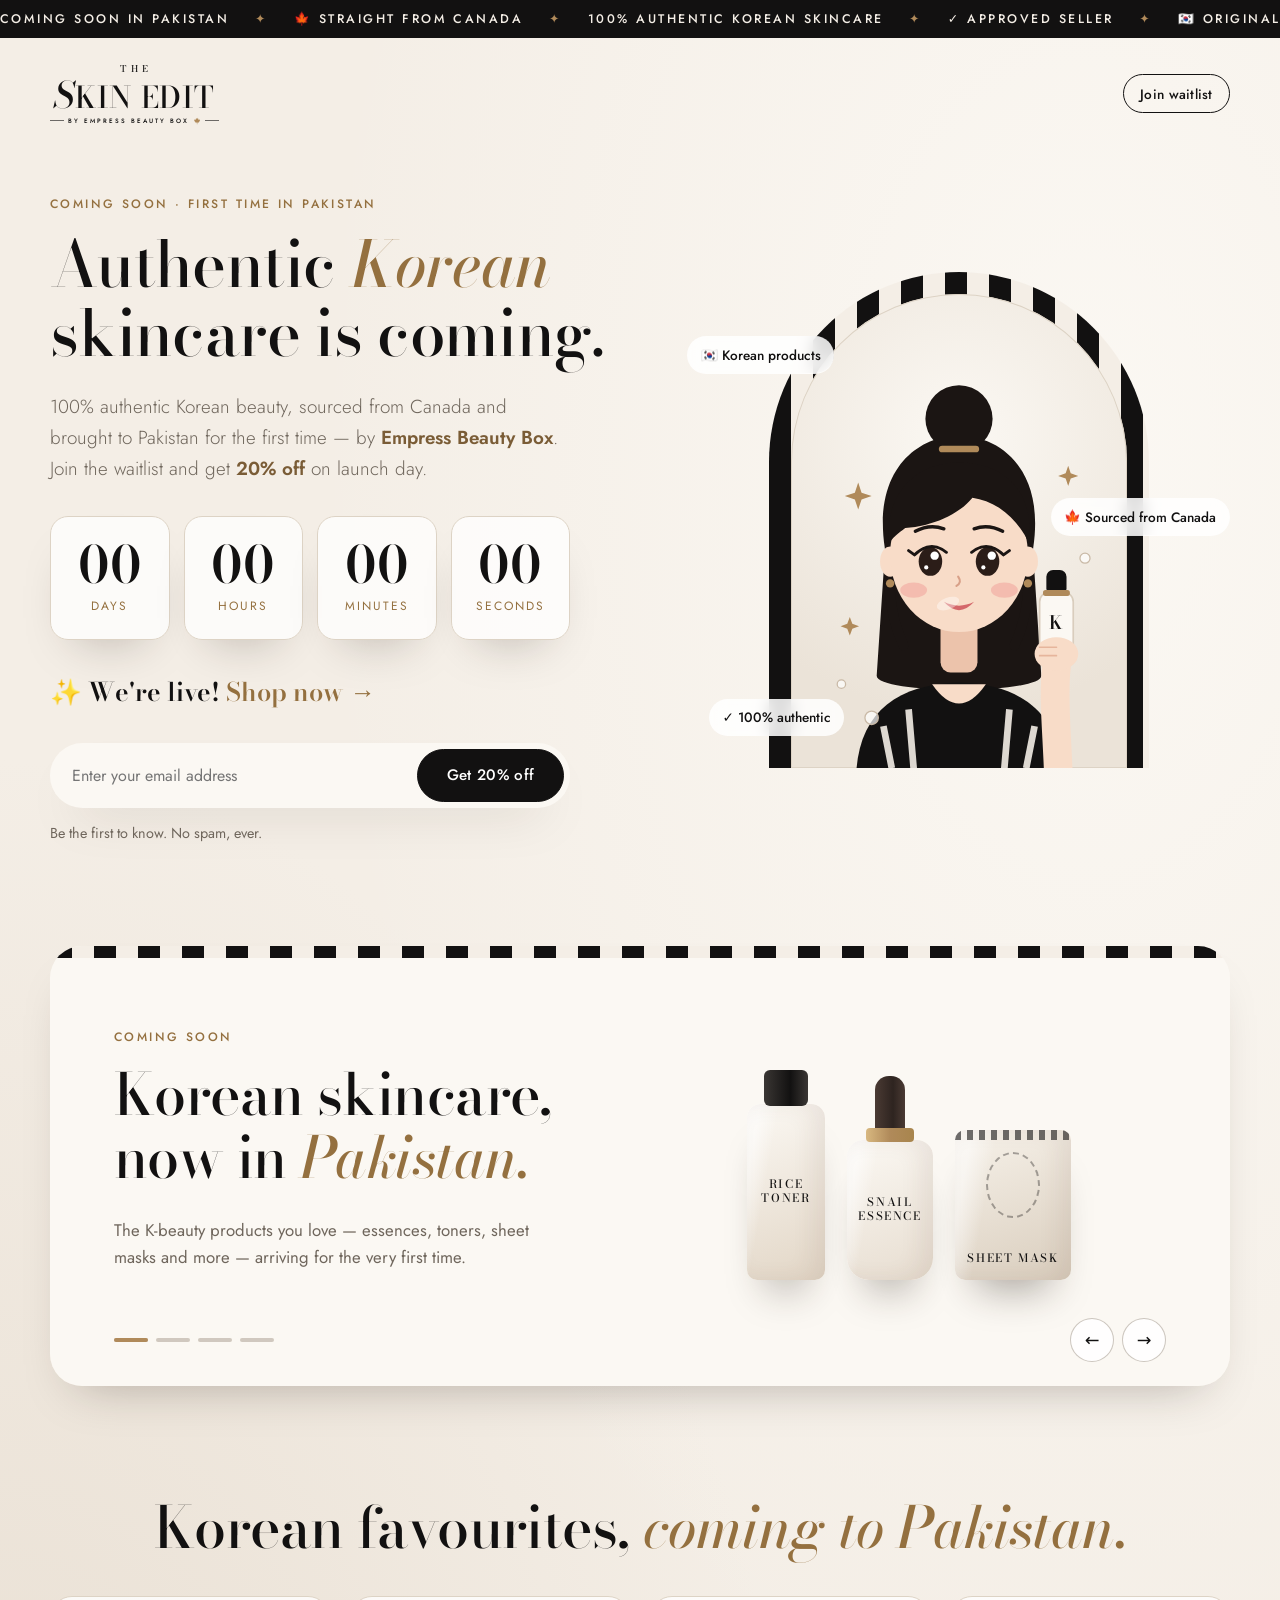
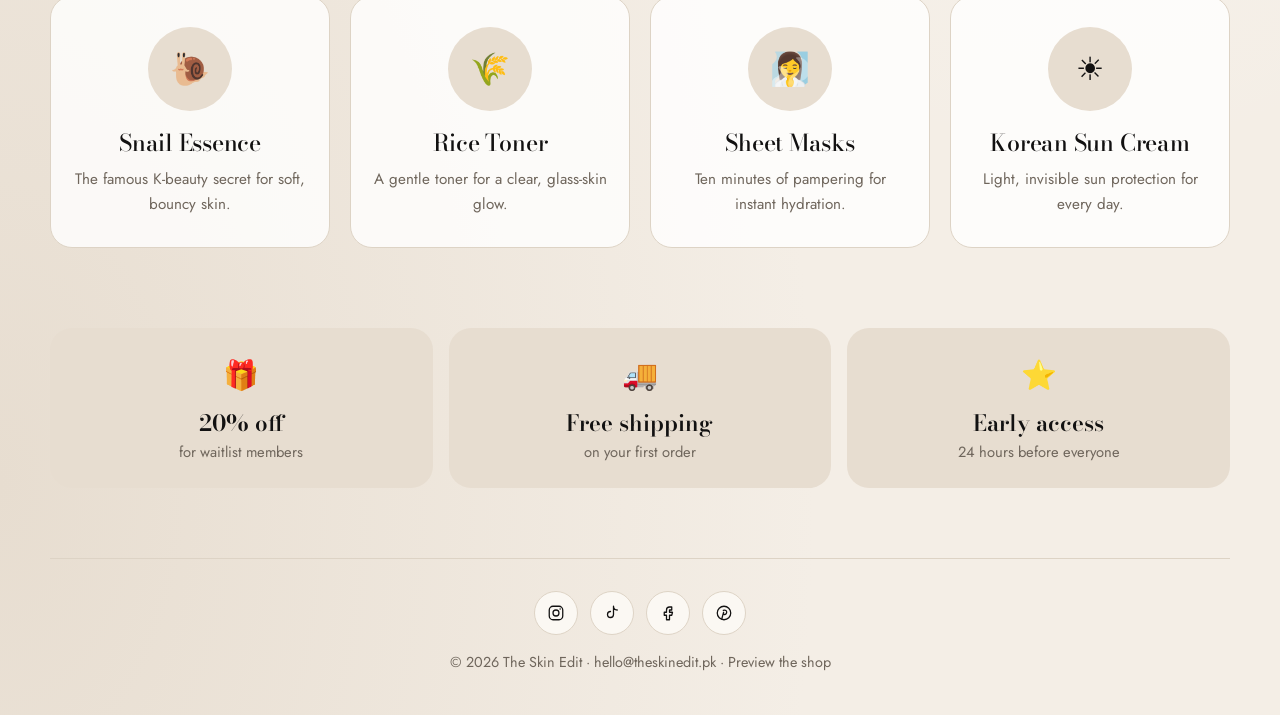
==== commit 1146e3ce: "Coming soon: animated girl, sliding banner and Korean products - Animated cartoon girl (blinks, head" ====
--- a/coming-soon.html
+++ b/coming-soon.html
@@ -16,6 +16,10 @@
 <body class="soon">
   <div class="petals" id="petals" aria-hidden="true"></div>
 
+  <div class="marquee soon-ticker" aria-label="Highlights">
+    <div class="marquee__track"><span>Coming soon in Pakistan</span><span>✦</span><span>🍁 Straight from Canada</span><span>✦</span><span>100% authentic Korean skincare</span><span>✦</span><span>✓ Approved seller</span><span>✦</span><span>🇰🇷 Original K-beauty brands</span><span>✦</span><span>By Empress Beauty Box</span><span>✦</span><span aria-hidden="true">Coming soon in Pakistan</span><span aria-hidden="true">✦</span><span aria-hidden="true">🍁 Straight from Canada</span><span aria-hidden="true">✦</span><span aria-hidden="true">100% authentic Korean skincare</span><span aria-hidden="true">✦</span><span aria-hidden="true">✓ Approved seller</span><span aria-hidden="true">✦</span><span aria-hidden="true">🇰🇷 Original K-beauty brands</span><span aria-hidden="true">✦</span><span aria-hidden="true">By Empress Beauty Box</span><span aria-hidden="true">✦</span></div>
+  </div>
+
   <header class="soon__top container">
     <a href="#" class="brand" aria-label="The Skin Edit by Empress Beauty Box"><span class="brand__the">The</span><span class="brand__name"><b>S</b>kin Edit</span><span class="brand__by">By Empress Beauty Box <svg class="leaf" viewBox="0 0 24 24" aria-hidden="true"><path d="M12 2l1.6 3.4 1.9-.9-.6 4.3 2.6-2.4.5 1.6 2.6-.5-1 3 1.4.8-4.6 3.8.5 1.6-4.3-.6V21h-1.2v-4.9l-4.3.6.5-1.6-4.6-3.8 1.4-.8-1-3 2.6.5.5-1.6 2.6 2.4-.6-4.3 1.9.9z"/></svg></span></a>
     <a href="#waitlist" class="btn btn--small btn--ghost">Join waitlist</a>
@@ -47,41 +51,133 @@
       <div class="arch stripes"></div>
       <div class="arch__inner">
         <svg class="girl" viewBox="0 0 400 480">
-          <!-- hair -->
-          <circle class="girl__fill" cx="142" cy="112" r="38" />
-          <path class="girl__fill" d="M210 110 C160 96 112 128 112 192 C112 246 136 282 170 304 L178 272 C168 246 172 214 190 200 C200 172 206 146 236 126 C228 116 220 111 210 110 Z" />
-          <!-- face profile -->
-          <path class="girl__line" d="M236 126 C254 138 264 156 264 178 L265 198 C267 210 272 220 282 236 C286 243 282 249 271 250 C269 256 273 259 275 263 C279 267 273 271 268 272 C274 276 274 283 266 287 C266 297 262 307 248 313 C236 319 222 318 212 313" />
-          <!-- eye, brow, ear -->
-          <path class="girl__line" d="M226 204 Q237 211 249 204" />
-          <path class="girl__line girl__thin" d="M230 206 l-4 6 M237 208 l-2 7 M244 207 l0 7" />
-          <path class="girl__line" d="M227 189 Q240 182 254 187" />
-          <path class="girl__line" d="M186 214 C174 214 174 240 188 242" />
-          <!-- neck & shoulders -->
-          <path class="girl__line" d="M178 272 L176 360 C172 384 150 400 104 414 C80 422 66 440 60 470" />
-          <path class="girl__line" d="M212 313 L216 366 C222 392 252 408 300 420 C326 427 342 446 348 470" />
-          <path class="girl__line girl__thin" d="M150 420 C190 438 240 436 280 418" />
-          <!-- earring -->
-          <circle class="girl__gold" cx="186" cy="252" r="5" />
-          <!-- sparkles -->
-          <path class="girl__gold" d="M318 150 l4 12 12 4 -12 4 -4 12 -4 -12 -12 -4 12 -4z" />
-          <path class="girl__gold" d="M300 96 l2.5 7 7 2.5 -7 2.5 -2.5 7 -2.5 -7 -7 -2.5 7 -2.5z" />
-          <path class="girl__gold" d="M84 250 l2.5 7 7 2.5 -7 2.5 -2.5 7 -2.5 -7 -7 -2.5 7 -2.5z" />
+          <!-- back hair + bun -->
+          <path class="g-hair" d="M112 220 C96 120 156 84 200 84 C244 84 304 120 288 220 L298 370 C298 392 102 392 102 370 Z" />
+          <g class="g-bun"><circle class="g-hair" cx="200" cy="64" r="40" /><rect class="g-gold" x="176" y="96" width="48" height="8" rx="4" /></g>
+          <!-- neck + top -->
+          <rect class="g-skin-dark" x="178" y="296" width="44" height="70" rx="12" />
+          <path class="g-top" d="M78 480 C84 412 128 380 200 378 C272 380 316 412 322 480 Z" />
+          <path class="g-skin" d="M168 380 Q200 426 232 380 Z" />
+          <path class="g-stripe" d="M110 430 L120 480 M140 410 L146 480 M260 410 L254 480 M290 430 L280 480" />
+          <!-- head -->
+          <g class="g-head">
+            <path class="g-strand" d="M126 196 C110 250 118 300 134 334" />
+            <path class="g-strand g-strand--r" d="M274 196 C290 250 282 300 266 334" />
+            <ellipse class="g-skin" cx="118" cy="234" rx="12" ry="18" />
+            <ellipse class="g-skin" cx="282" cy="234" rx="12" ry="18" />
+            <circle class="g-gold g-earring" cx="118" cy="260" r="5" />
+            <circle class="g-gold g-earring" cx="282" cy="260" r="5" />
+            <ellipse class="g-skin" cx="200" cy="226" rx="82" ry="92" />
+            <path class="g-hair" d="M116 214 C112 142 158 116 200 116 C250 116 290 146 284 214 C270 182 244 162 216 158 C200 178 168 192 136 194 C128 200 120 206 116 214 Z" />
+            <path class="g-brow" d="M148 198 Q165 189 182 195" />
+            <path class="g-brow" d="M218 195 Q235 189 252 198" />
+            <g class="g-eye"><ellipse class="g-iris" cx="166" cy="234" rx="14" ry="17" /><circle class="g-shine" cx="171" cy="227" r="5" /><circle class="g-shine" cx="161" cy="241" r="2.5" /></g>
+            <g class="g-eye"><ellipse class="g-iris" cx="234" cy="234" rx="14" ry="17" /><circle class="g-shine" cx="239" cy="227" r="5" /><circle class="g-shine" cx="229" cy="241" r="2.5" /></g>
+            <path class="g-lash" d="M147 226 Q166 208 185 223 M147 226 l-7 -5" />
+            <path class="g-lash" d="M215 223 Q234 208 253 226 M253 226 l7 -5" />
+            <ellipse class="g-blush" cx="146" cy="268" rx="16" ry="9" />
+            <ellipse class="g-blush" cx="254" cy="268" rx="16" ry="9" />
+            <path class="g-nose" d="M199 252 Q204 259 197 263" />
+            <path class="g-mouth" d="M182 282 Q200 302 218 282 Q200 291 182 282 Z" />
+            <ellipse class="g-glow" cx="238" cy="196" rx="14" ry="7" transform="rotate(-20 238 196)" />
+          </g>
+          <!-- hand holding a serum -->
+          <g class="g-hand">
+            <path class="g-arm" d="M318 480 C316 430 312 392 316 360" />
+            <rect class="g-bottle" x="296" y="270" width="40" height="76" rx="12" />
+            <rect class="g-cap" x="304" y="244" width="24" height="30" rx="8" />
+            <rect class="g-gold" x="300" y="268" width="32" height="7" rx="3" />
+            <text class="g-label" x="316" y="314" text-anchor="middle">K</text>
+            <ellipse class="g-skin" cx="316" cy="344" rx="26" ry="20" />
+            <path class="g-finger" d="M296 336 h20 M296 346 h20" />
+          </g>
+          <!-- sparkles + bubbles -->
+          <path class="g-gold g-spark" d="M80 140 l4 12 12 4 -12 4 -4 12 -4 -12 -12 -4 12 -4z" />
+          <path class="g-gold g-spark g-spark--2" d="M330 120 l3 9 9 3 -9 3 -3 9 -3 -9 -9 -3 9 -3z" />
+          <path class="g-gold g-spark g-spark--3" d="M70 300 l3 8 8 3 -8 3 -3 8 -3 -8 -8 -3 8 -3z" />
+          <circle class="g-bubble" cx="96" cy="420" r="8" />
+          <circle class="g-bubble g-bubble--2" cx="350" cy="230" r="6" />
+          <circle class="g-bubble g-bubble--3" cx="60" cy="380" r="5" />
         </svg>
       </div>
-      <div class="float-tag soon__tag1">🇰🇷 Korean beauty</div>
+      <div class="float-tag soon__tag1">🇰🇷 Korean products</div>
       <div class="float-tag soon__tag2">🍁 Sourced from Canada</div>
       <div class="float-tag soon__tag3">✓ 100% authentic</div>
     </div>
   </main>
 
+  <section class="slider container reveal" aria-roledescription="carousel" aria-label="Why The Skin Edit">
+    <div class="slider__viewport" id="slider">
+      <div class="slides">
+        <article class="slide is-active" aria-roledescription="slide" aria-label="1 of 4">
+          <div class="slide__text">
+            <p class="eyebrow">Coming soon</p>
+            <h2>Korean skincare, now in <em>Pakistan.</em></h2>
+            <p>The K-beauty products you love — essences, toners, sheet masks and more — arriving for the very first time.</p>
+          </div>
+          <div class="slide__art" aria-hidden="true">
+            <div class="pack pack--toner" style="--c1:#fbf8f3;--c2:#e2d6c6"><span>Rice<br />Toner</span></div>
+            <div class="pack pack--serum" style="--c1:#fbf8f3;--c2:#e7ddd0"><span>Snail<br />Essence</span></div>
+            <div class="pack pack--mask" style="--c1:#f7f2ea;--c2:#d9cdbd"><span>Sheet Mask</span></div>
+          </div>
+        </article>
+        <article class="slide slide--dark" aria-roledescription="slide" aria-label="2 of 4">
+          <div class="slide__text">
+            <p class="eyebrow">🍁 Straight from Canada</p>
+            <h2>Sourced in <em>Canada,</em> delivered to you.</h2>
+            <p>Every product is bought from trusted suppliers in Canada and shipped to Pakistan with care.</p>
+          </div>
+          <div class="slide__art" aria-hidden="true">
+            <svg class="slide__leaf" viewBox="0 0 24 24" aria-hidden="true"><path d="M12 2l1.6 3.4 1.9-.9-.6 4.3 2.6-2.4.5 1.6 2.6-.5-1 3 1.4.8-4.6 3.8.5 1.6-4.3-.6V21h-1.2v-4.9l-4.3.6.5-1.6-4.6-3.8 1.4-.8-1-3 2.6.5.5-1.6 2.6 2.4-.6-4.3 1.9.9z"/></svg>
+            <div class="pack pack--cushion" style="--c1:#fbf8f3;--c2:#e2d6c6"><span>Cushion</span></div>
+            <div class="pack pack--tube" style="--c1:#fbf8f3;--c2:#e7ddd0"><span>Sun<br />Cream</span></div>
+          </div>
+        </article>
+        <article class="slide slide--taupe" aria-roledescription="slide" aria-label="3 of 4">
+          <div class="slide__text">
+            <p class="eyebrow">Guaranteed</p>
+            <h2><em>100%</em> authentic skincare.</h2>
+            <p>Only original Korean brands. No fakes, no copies — ever. What you see is exactly what you get.</p>
+          </div>
+          <div class="slide__art" aria-hidden="true">
+            <div class="seal"><svg viewBox="0 0 120 120" aria-hidden="true"><defs><path id="sealPath1" d="M60 60 m-44 0 a44 44 0 1 1 88 0 a44 44 0 1 1 -88 0" /></defs><text textLength="272" lengthAdjust="spacing"><textPath href="#sealPath1" textLength="272">100% AUTHENTIC · ORIGINAL K-BEAUTY ·</textPath></text></svg><span>✓</span></div>
+            <div class="pack pack--jar" style="--c1:#fbf8f3;--c2:#e7ddd0"><span>Cica Cream</span></div>
+          </div>
+        </article>
+        <article class="slide slide--dark" aria-roledescription="slide" aria-label="4 of 4">
+          <div class="slide__text">
+            <p class="eyebrow">Trusted</p>
+            <h2>An approved, <em>authentic</em> seller.</h2>
+            <p>Shop with confidence from Empress Beauty Box — real products, honest prices and care you can trust.</p>
+          </div>
+          <div class="slide__art" aria-hidden="true">
+            <div class="seal"><svg viewBox="0 0 120 120" aria-hidden="true"><defs><path id="sealPath2" d="M60 60 m-44 0 a44 44 0 1 1 88 0 a44 44 0 1 1 -88 0" /></defs><text textLength="272" lengthAdjust="spacing"><textPath href="#sealPath2" textLength="272">APPROVED SELLER · EMPRESS BEAUTY BOX ·</textPath></text></svg><span>✓</span></div>
+            <div class="pack pack--pump" style="--c1:#fbf8f3;--c2:#e2d6c6"><span>Cleansing<br />Foam</span></div>
+          </div>
+        </article>
+      </div>
+      <div class="slider__controls">
+        <div class="slider__dots" role="tablist" aria-label="Choose slide">
+          <button class="slider__dot is-active" aria-label="Slide 1"></button>
+          <button class="slider__dot" aria-label="Slide 2"></button>
+          <button class="slider__dot" aria-label="Slide 3"></button>
+          <button class="slider__dot" aria-label="Slide 4"></button>
+        </div>
+        <div class="slider__arrows">
+          <button class="slider__arrow" id="slidePrev" aria-label="Previous slide">←</button>
+          <button class="slider__arrow" id="slideNext" aria-label="Next slide">→</button>
+        </div>
+      </div>
+    </div>
+  </section>
+
   <section class="soon__teasers container" aria-labelledby="teaseTitle">
-    <h2 id="teaseTitle" class="reveal">A sneak peek at <em>the collection.</em></h2>
+    <h2 id="teaseTitle" class="reveal">Korean favourites, <em>coming to Pakistan.</em></h2>
     <div class="teasers">
-      <article class="teaser reveal"><div class="ing__icon" style="--c:#e7ddd0">🍊</div><h3>Glow Serum</h3><p>Vitamin C for brighter, more radiant skin.</p></article>
-      <article class="teaser reveal"><div class="ing__icon" style="--c:#e7ddd0">🌿</div><h3>Velvet Cream</h3><p>Ceramide-rich moisture that feels like silk.</p></article>
-      <article class="teaser reveal"><div class="ing__icon" style="--c:#e7ddd0">🫧</div><h3>Cloud Cleanser</h3><p>A soft gel that cleans without the tight feeling.</p></article>
-      <article class="teaser reveal"><div class="ing__icon" style="--c:#e7ddd0">☀️</div><h3>Daily Shield SPF 50</h3><p>Invisible protection, zero white cast.</p></article>
+      <article class="teaser reveal"><div class="ing__icon" style="--c:#e7ddd0">🐌</div><h3>Snail Essence</h3><p>The famous K-beauty secret for soft, bouncy skin.</p></article>
+      <article class="teaser reveal"><div class="ing__icon" style="--c:#e7ddd0">🌾</div><h3>Rice Toner</h3><p>A gentle toner for a clear, glass-skin glow.</p></article>
+      <article class="teaser reveal"><div class="ing__icon" style="--c:#e7ddd0">🧖‍♀️</div><h3>Sheet Masks</h3><p>Ten minutes of pampering for instant hydration.</p></article>
+      <article class="teaser reveal"><div class="ing__icon" style="--c:#e7ddd0">☀️</div><h3>Korean Sun Cream</h3><p>Light, invisible sun protection for every day.</p></article>
     </div>
   </section>
 
--- a/coming-soon.css
+++ b/coming-soon.css
@@ -14,6 +14,12 @@
   50% { transform: translate(var(--drift), 50vh) rotate(180deg); }
   100% { transform: translate(0, 105vh) rotate(360deg); }
 }
+
+/* Top ticker */
+.soon-ticker { padding: 10px 0; }
+.soon-ticker .marquee__track { gap: 1.6rem; animation-duration: 26s; }
+.soon-ticker .marquee__track span { font: 500 0.78rem var(--sans); font-style: normal; letter-spacing: 0.2em; text-transform: uppercase; }
+.soon-ticker .marquee__track span:nth-child(even) { color: var(--gold); }
 
 .soon__top { display: flex; justify-content: space-between; align-items: center; padding: 24px 0; }
 .soon__top .brand { font-size: 15px; }
@@ -43,14 +49,118 @@
 .arch { position: absolute; width: min(380px, 84%); height: 92%; border-radius: 999px 999px 0 0; }
 .arch__inner { position: absolute; width: calc(min(380px, 84%) - 44px); height: calc(92% - 22px); bottom: 4%; border-radius: 999px 999px 0 0; background: radial-gradient(circle at 50% 30%, #fbf8f3, #ebe3d8 75%); overflow: hidden; display: flex; align-items: flex-end; justify-content: center; box-shadow: inset 0 0 0 1px var(--border); }
 .arch { bottom: 4%; }
-.girl { width: 100%; height: auto; }
-.girl__fill { fill: var(--text); }
-.girl__line { fill: none; stroke: var(--text); stroke-width: 2.6; stroke-linecap: round; stroke-linejoin: round; }
-.girl__thin { stroke-width: 1.6; }
-.girl__gold { fill: var(--gold); }
+.girl { width: 100%; height: auto; overflow: visible; }
+
+/* Animated girl */
+.girl * { transform-box: fill-box; }
+.g-hair { fill: #1b1513; }
+.g-skin { fill: #f8dcc8; }
+.g-skin-dark { fill: #ecc3ab; }
+.g-top { fill: var(--text); }
+.g-stripe { stroke: #f4eee6; stroke-width: 8; opacity: 0.9; }
+.g-gold { fill: var(--gold); }
+.g-strand { fill: none; stroke: #1b1513; stroke-width: 12; stroke-linecap: round; transform-origin: top center; animation: sway 3.2s ease-in-out infinite alternate; }
+.g-strand--r { animation-delay: -1.6s; }
+.g-brow { fill: none; stroke: #1b1513; stroke-width: 4; stroke-linecap: round; }
+.g-iris { fill: #2b1d18; }
+.g-shine { fill: #fff; }
+.g-eye { transform-origin: center; animation: blink 4.8s infinite; }
+.g-lash { fill: none; stroke: #1b1513; stroke-width: 3.5; stroke-linecap: round; }
+.g-blush { fill: #f0a39b; opacity: 0.55; animation: blush 4s ease-in-out infinite; }
+.g-nose { fill: none; stroke: #d8a088; stroke-width: 2.5; stroke-linecap: round; }
+.g-mouth { fill: #d4676a; }
+.g-glow { fill: #fff; opacity: 0.4; }
+.g-head { transform-box: view-box; transform-origin: 200px 330px; animation: headTilt 6s ease-in-out infinite; }
+.g-bun { transform-box: view-box; transform-origin: 200px 330px; animation: headTilt 6s ease-in-out infinite; }
+.g-earring { transform-origin: top center; animation: sway 2.4s ease-in-out infinite alternate; }
+.g-hand { transform-box: view-box; transform-origin: 318px 480px; animation: lift 4s ease-in-out infinite; }
+.g-arm { fill: none; stroke: #f8dcc8; stroke-width: 34; stroke-linecap: round; }
+.g-bottle { fill: #fbf8f3; stroke: #d9cdbd; stroke-width: 2; }
+.g-cap { fill: var(--text); }
+.g-label { font: 600 22px var(--serif); fill: var(--text); }
+.g-finger { stroke: #e6b59c; stroke-width: 2; stroke-linecap: round; }
+.g-spark { transform-origin: center; animation: twinkle 2.2s ease-in-out infinite; }
+.g-spark--2 { animation-delay: -0.8s; }
+.g-spark--3 { animation-delay: -1.5s; }
+.g-bubble { fill: rgba(255, 255, 255, 0.7); stroke: var(--blush); stroke-width: 1.5; animation: rise 5s ease-in infinite; }
+.g-bubble--2 { animation-delay: -2s; }
+.g-bubble--3 { animation-delay: -3.5s; }
+@keyframes headTilt { 0%, 100% { transform: rotate(-3deg); } 50% { transform: rotate(3deg); } }
+@keyframes blink { 0%, 90%, 100% { transform: scaleY(1); } 94% { transform: scaleY(0.1); } }
+@keyframes sway { from { transform: rotate(-5deg); } to { transform: rotate(5deg); } }
+@keyframes blush { 50% { opacity: 0.8; } }
+@keyframes lift { 0%, 100% { transform: rotate(0deg); } 50% { transform: rotate(-6deg) translateY(-6px); } }
+@keyframes twinkle { 0%, 100% { transform: scale(0.6); opacity: 0.5; } 50% { transform: scale(1.15); opacity: 1; } }
+@keyframes rise { 0% { transform: translateY(0); opacity: 0; } 20% { opacity: 1; } 100% { transform: translateY(-160px); opacity: 0; } }
+
 .soon__tag1 { top: 16%; left: 0; }
 .soon__tag2 { top: 46%; right: 0; animation-delay: -3s; }
 .soon__tag3 { bottom: 10%; left: 4%; animation-delay: -5s; }
+
+/* Sliding banner */
+.slider { padding: 10px 0 20px; }
+.slider__viewport { position: relative; border-radius: 32px; overflow: hidden; box-shadow: var(--shadow); touch-action: pan-y; }
+.slides { display: grid; }
+.slide {
+  grid-area: 1 / 1; display: grid; grid-template-columns: minmax(0, 1fr) minmax(0, 1fr); align-items: center; gap: 24px;
+  padding: clamp(36px, 5vw, 64px) clamp(24px, 5vw, 64px) clamp(80px, 8vw, 96px); min-height: 440px;
+  background: var(--slide-bg, #fbf8f3); color: var(--text);
+  opacity: 0; visibility: hidden; transform: translateX(80px);
+  transition: opacity 0.7s var(--ease), transform 0.8s var(--ease), visibility 0s 0.8s;
+}
+.slide::before { content: ""; position: absolute; top: 0; left: 0; right: 0; height: 12px; background: var(--stripes); }
+.slide.is-active { opacity: 1; visibility: visible; transform: none; transition-delay: 0s; }
+.slide.is-prev { transform: translateX(-80px); }
+.slide--dark { --slide-bg: #121111; color: #f4eee6; }
+.slide--dark .eyebrow, .slide--dark em { color: var(--gold); }
+.slide--dark p:not(.eyebrow) { color: #cfc4b8; }
+.slide--dark::before { background: repeating-linear-gradient(90deg, #f4eee6 0 22px, #121111 22px 44px); }
+.slide--taupe { --slide-bg: #e7ddd0; }
+.slide h2 { font-size: clamp(2.1rem, 4.6vw, 3.6rem); }
+.slide__text p:not(.eyebrow) { color: var(--muted); font-size: 1.05rem; max-width: 440px; margin: 0; }
+.slide__text > * { transform: translateY(20px); opacity: 0; transition: transform 0.7s var(--ease), opacity 0.7s; }
+.slide.is-active .slide__text > * { transform: none; opacity: 1; }
+.slide.is-active .slide__text > :nth-child(2) { transition-delay: 0.12s; }
+.slide.is-active .slide__text > :nth-child(3) { transition-delay: 0.24s; }
+.slide__art { position: relative; display: flex; align-items: flex-end; justify-content: center; gap: 22px; min-height: 260px; }
+.slide__art .pack { transform: translateY(30px); opacity: 0; transition: transform 0.8s var(--ease), opacity 0.8s; }
+.slide.is-active .slide__art .pack { transform: none; opacity: 1; }
+.slide.is-active .slide__art .pack:nth-child(2) { transition-delay: 0.12s; }
+.slide.is-active .slide__art .pack:nth-child(3) { transition-delay: 0.24s; }
+.slide__leaf { position: absolute; width: 220px; height: 220px; fill: var(--gold); opacity: 0.25; top: 50%; left: 50%; translate: -50% -55%; animation: spin 30s linear infinite; }
+
+/* Extra Korean packaging shapes */
+.pack--toner { width: 78px; height: 176px; margin-top: 36px; border-radius: 14px 14px 10px 10px; }
+.pack--toner::before { top: -34px; width: 44px; height: 36px; border-radius: 6px; background: linear-gradient(90deg, #3a3633, #121111 60%, #3a3633); }
+.pack--mask { width: 116px; height: 150px; border-radius: 10px; align-content: end; padding-bottom: 14px; }
+.pack--mask::before { top: 22px; width: 54px; height: 66px; border-radius: 50%; border: 2px dashed rgba(18, 17, 17, 0.35); }
+.pack--mask::after { top: 0; width: 100%; height: 10px; border-radius: 10px 10px 0 0; background: repeating-linear-gradient(90deg, #121111 0 6px, transparent 6px 12px); opacity: 0.6; }
+.pack--cushion { width: 136px; height: 46px; margin-top: 34px; border-radius: 22px; }
+.pack--cushion::before { top: -32px; width: 136px; height: 36px; border-radius: 22px 22px 10px 10px; background: linear-gradient(90deg, #2a2725, #121111 50%, #2a2725); }
+.pack--cushion span { font-size: 0.62rem; }
+
+/* Rotating seal */
+.seal { position: relative; width: 170px; height: 170px; display: grid; place-items: center; align-self: center; }
+.seal svg { position: absolute; inset: 0; width: 100%; height: 100%; animation: spin 18s linear infinite; }
+.seal text { font: 600 9.5px var(--sans); letter-spacing: 0.08em; fill: currentColor; }
+.seal span { width: 84px; height: 84px; border-radius: 50%; display: grid; place-items: center; font-size: 2.2rem; color: #fff; background: radial-gradient(circle at 35% 30%, #d4b483, var(--gold) 60%, #8d6b3e); box-shadow: 0 12px 30px -12px rgba(0, 0, 0, 0.5); }
+
+/* Controls */
+.slider__controls { position: absolute; left: clamp(24px, 5vw, 64px); right: clamp(24px, 5vw, 64px); bottom: 24px; display: flex; justify-content: space-between; align-items: center; z-index: 2; }
+.slider__dots { display: flex; gap: 8px; }
+.slider__dot { position: relative; width: 34px; height: 4px; padding: 0; border: 0; border-radius: 4px; background: rgba(128, 112, 96, 0.35); cursor: pointer; overflow: hidden; }
+.slider__dot::after { content: ""; position: absolute; inset: 0; background: var(--gold); transform: scaleX(0); transform-origin: left; }
+.slider__dot.is-active::after { animation: fillDot var(--slide-time, 4.5s) linear forwards; }
+.slider.is-paused .slider__dot.is-active::after { animation-play-state: paused; }
+@keyframes fillDot { to { transform: scaleX(1); } }
+.slider__arrows { display: flex; gap: 8px; }
+.slider__arrow { width: 44px; height: 44px; border-radius: 50%; border: 1px solid rgba(128, 112, 96, 0.4); background: rgba(255, 255, 255, 0.85); color: var(--text); font-size: 1.1rem; cursor: pointer; transition: transform 0.2s, background 0.2s; }
+.slider__arrow:hover { transform: scale(1.08); background: #fff; }
+@media (max-width: 760px) {
+  .slide { grid-template-columns: minmax(0, 1fr); text-align: center; gap: 8px; }
+  .slide__text p:not(.eyebrow) { margin-inline: auto; }
+  .slide__art { min-height: 230px; scale: 0.8; }
+}
 
 /* Teasers */
 .soon__teasers { padding: clamp(50px, 8vw, 90px) 0 40px; text-align: center; }
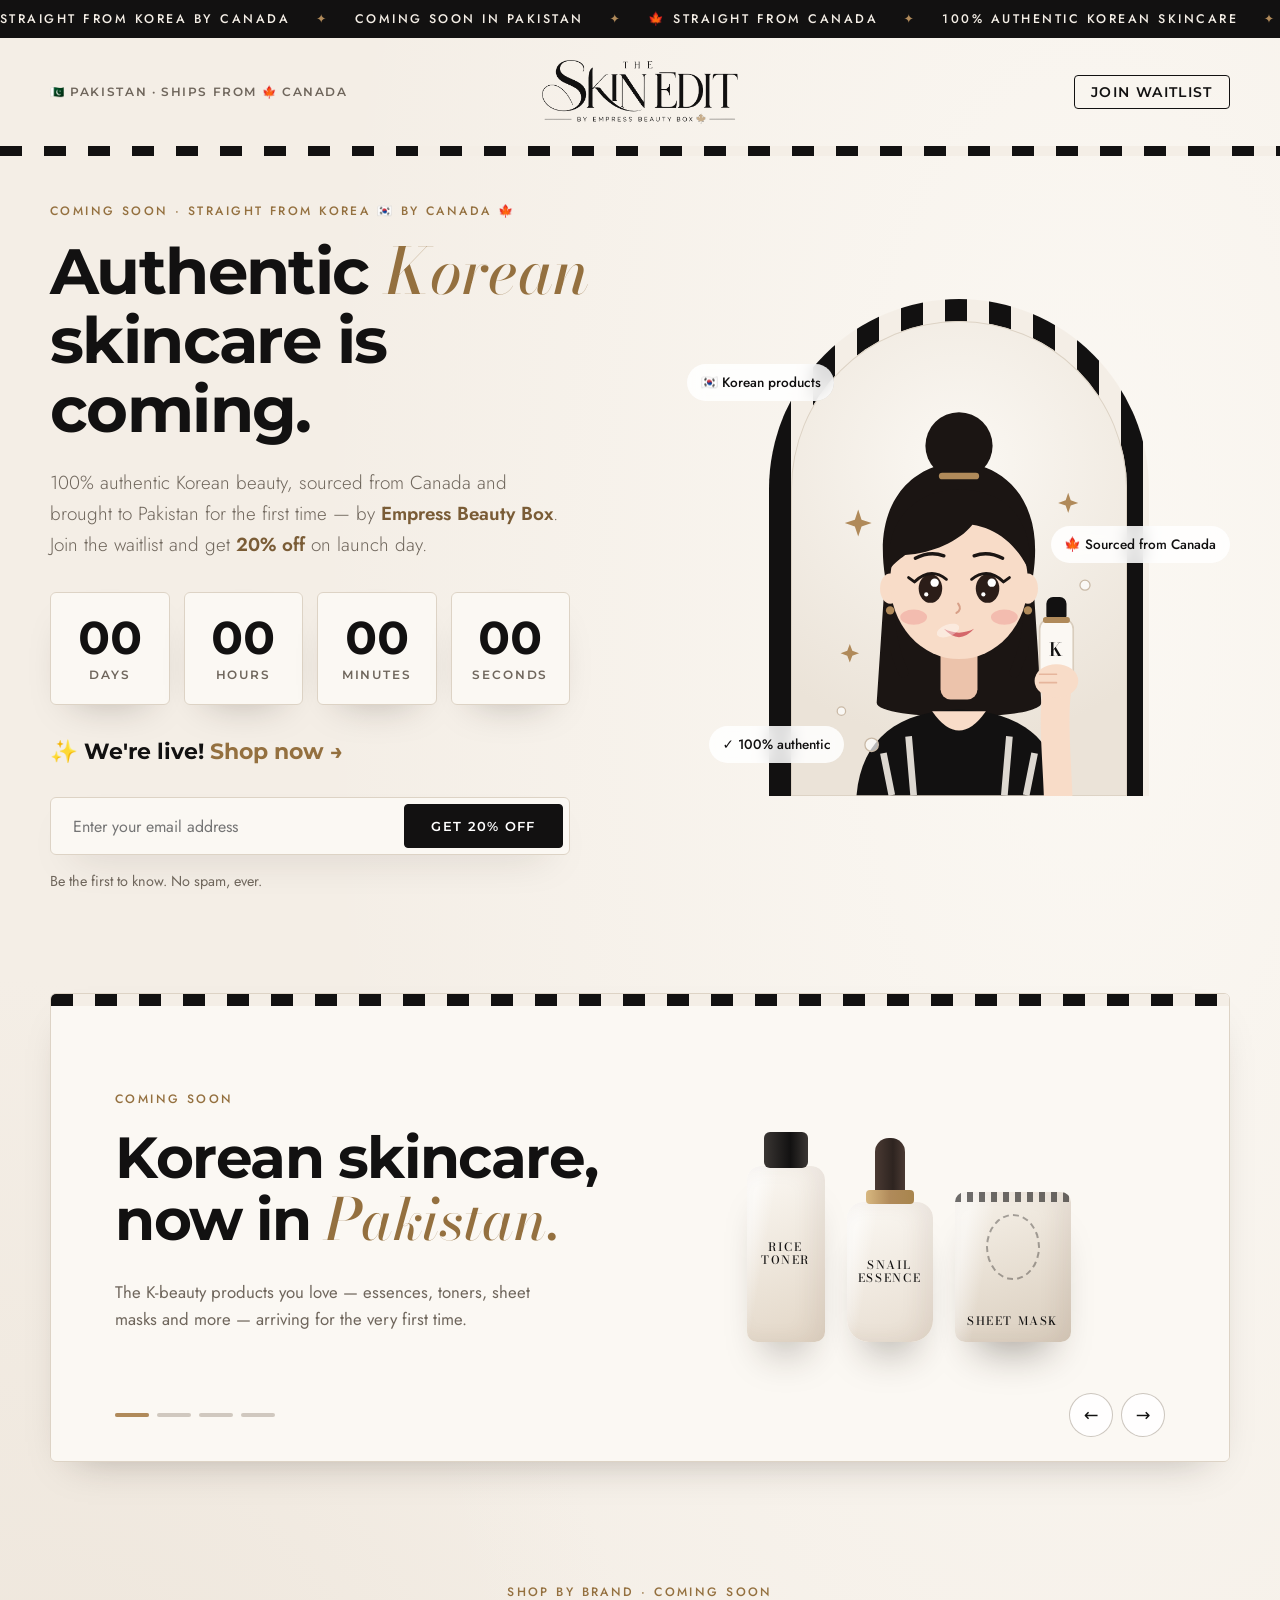
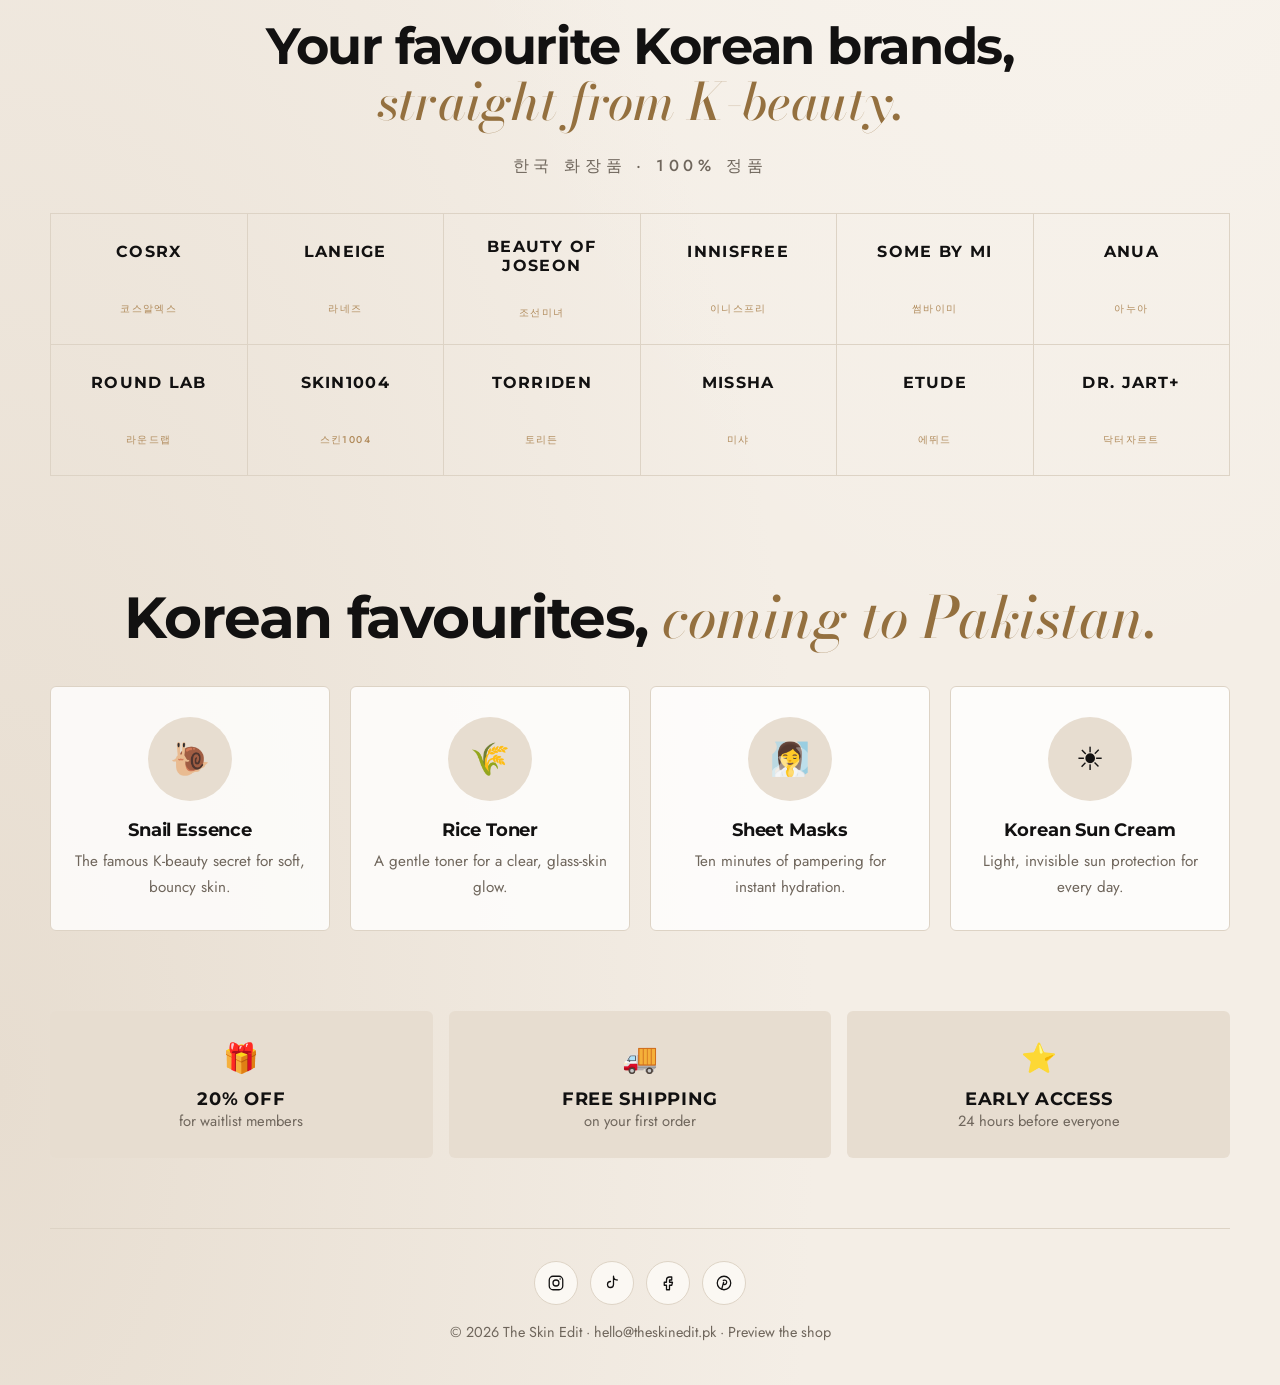
==== commit a37c27c0: "Use extracted brand logo; add K-brands section and stripe styling - Extract The Skin Edit logo (dark" ====
--- a/coming-soon.html
+++ b/coming-soon.html
@@ -8,26 +8,28 @@
   <meta name="theme-color" content="#f4eee6" />
   <link rel="preconnect" href="https://fonts.googleapis.com" />
   <link rel="preconnect" href="https://fonts.gstatic.com" crossorigin />
-  <link href="https://fonts.googleapis.com/css2?family=Bodoni+Moda:ital,opsz,wght@0,6..96,400..700;1,6..96,400..600&family=Jost:wght@300;400;500;600&display=swap" rel="stylesheet" />
+  <link href="https://fonts.googleapis.com/css2?family=Bodoni+Moda:ital,opsz,wght@0,6..96,400..700;1,6..96,400..600&family=Montserrat:wght@500;600;700;800&family=Jost:wght@300;400;500;600&display=swap" rel="stylesheet" />
   <link rel="stylesheet" href="styles.css" />
   <link rel="stylesheet" href="coming-soon.css" />
-  <link rel="icon" href="data:image/svg+xml,<svg xmlns='http://www.w3.org/2000/svg' viewBox='0 0 32 32'><rect width='32' height='32' rx='7' fill='%23121111'/><text x='16' y='23' font-family='Didot,Georgia,serif' font-size='19' fill='%23f4eee6' text-anchor='middle'>SE</text></svg>" />
+  <link rel="icon" type="image/png" href="images/monogram.png" />
 </head>
 <body class="soon">
   <div class="petals" id="petals" aria-hidden="true"></div>
 
   <div class="marquee soon-ticker" aria-label="Highlights">
-    <div class="marquee__track"><span>Coming soon in Pakistan</span><span>✦</span><span>🍁 Straight from Canada</span><span>✦</span><span>100% authentic Korean skincare</span><span>✦</span><span>✓ Approved seller</span><span>✦</span><span>🇰🇷 Original K-beauty brands</span><span>✦</span><span>By Empress Beauty Box</span><span>✦</span><span aria-hidden="true">Coming soon in Pakistan</span><span aria-hidden="true">✦</span><span aria-hidden="true">🍁 Straight from Canada</span><span aria-hidden="true">✦</span><span aria-hidden="true">100% authentic Korean skincare</span><span aria-hidden="true">✦</span><span aria-hidden="true">✓ Approved seller</span><span aria-hidden="true">✦</span><span aria-hidden="true">🇰🇷 Original K-beauty brands</span><span aria-hidden="true">✦</span><span aria-hidden="true">By Empress Beauty Box</span><span aria-hidden="true">✦</span></div>
+    <div class="marquee__track"><span>Straight from Korea by Canada</span><span>✦</span><span>Coming soon in Pakistan</span><span>✦</span><span>🍁 Straight from Canada</span><span>✦</span><span>100% authentic Korean skincare</span><span>✦</span><span>✓ Approved seller</span><span>✦</span><span>🇰🇷 Original K-beauty brands</span><span>✦</span><span>By Empress Beauty Box</span><span>✦</span><span>Your favourite Korean brands</span><span>✦</span><span aria-hidden="true">Straight from Korea by Canada</span><span aria-hidden="true">✦</span><span aria-hidden="true">Coming soon in Pakistan</span><span aria-hidden="true">✦</span><span aria-hidden="true">🍁 Straight from Canada</span><span aria-hidden="true">✦</span><span aria-hidden="true">100% authentic Korean skincare</span><span aria-hidden="true">✦</span><span aria-hidden="true">✓ Approved seller</span><span aria-hidden="true">✦</span><span aria-hidden="true">🇰🇷 Original K-beauty brands</span><span aria-hidden="true">✦</span><span aria-hidden="true">By Empress Beauty Box</span><span aria-hidden="true">✦</span><span aria-hidden="true">Your favourite Korean brands</span><span aria-hidden="true">✦</span></div>
   </div>
 
   <header class="soon__top container">
-    <a href="#" class="brand" aria-label="The Skin Edit by Empress Beauty Box"><span class="brand__the">The</span><span class="brand__name"><b>S</b>kin Edit</span><span class="brand__by">By Empress Beauty Box <svg class="leaf" viewBox="0 0 24 24" aria-hidden="true"><path d="M12 2l1.6 3.4 1.9-.9-.6 4.3 2.6-2.4.5 1.6 2.6-.5-1 3 1.4.8-4.6 3.8.5 1.6-4.3-.6V21h-1.2v-4.9l-4.3.6.5-1.6-4.6-3.8 1.4-.8-1-3 2.6.5.5-1.6 2.6 2.4-.6-4.3 1.9.9z"/></svg></span></a>
+    <span class="soon__loc">🇵🇰 Pakistan · Ships from 🍁 Canada</span>
+    <a href="#" class="brand-img"><img src="images/logo.png" alt="The Skin Edit by Empress Beauty Box" width="695" height="227" /></a>
     <a href="#waitlist" class="btn btn--small btn--ghost">Join waitlist</a>
   </header>
+  <div class="stripe-band" aria-hidden="true"></div>
 
   <main class="soon__main container">
     <div class="soon__text">
-      <p class="eyebrow reveal">Coming soon · First time in Pakistan</p>
+      <p class="eyebrow reveal">Coming soon · Straight from Korea 🇰🇷 by Canada 🍁</p>
       <h1 class="reveal">Authentic <em>Korean</em><br />skincare is coming.</h1>
       <p class="soon__sub reveal">100% authentic Korean beauty, sourced from Canada and brought to Pakistan for the first time — by <strong>Empress Beauty Box</strong>. Join the waitlist and get <strong>20% off</strong> on launch day.</p>
 
@@ -123,7 +125,7 @@
         </article>
         <article class="slide slide--dark" aria-roledescription="slide" aria-label="2 of 4">
           <div class="slide__text">
-            <p class="eyebrow">🍁 Straight from Canada</p>
+            <p class="eyebrow">🇰🇷 Korea → 🍁 Canada → 🇵🇰 Pakistan</p>
             <h2>Sourced in <em>Canada,</em> delivered to you.</h2>
             <p>Every product is bought from trusted suppliers in Canada and shipped to Pakistan with care.</p>
           </div>
@@ -171,6 +173,27 @@
     </div>
   </section>
 
+
+  <section class="brands container" aria-labelledby="brandsTitle">
+    <p class="eyebrow reveal">Shop by brand · Coming soon</p>
+    <h2 id="brandsTitle" class="reveal">Your favourite Korean brands, <em>straight from K-beauty.</em></h2>
+    <p class="brands__hangul reveal" lang="ko">한국 화장품 · 100% 정품</p>
+    <div class="brands__grid">
+        <div class="brand-tile reveal">COSRX<small>코스알엑스</small></div>
+        <div class="brand-tile reveal">Laneige<small>라네즈</small></div>
+        <div class="brand-tile reveal">Beauty of Joseon<small>조선미녀</small></div>
+        <div class="brand-tile reveal">Innisfree<small>이니스프리</small></div>
+        <div class="brand-tile reveal">Some By Mi<small>썸바이미</small></div>
+        <div class="brand-tile reveal">Anua<small>아누아</small></div>
+        <div class="brand-tile reveal">Round Lab<small>라운드랩</small></div>
+        <div class="brand-tile reveal">SKIN1004<small>스킨1004</small></div>
+        <div class="brand-tile reveal">Torriden<small>토리든</small></div>
+        <div class="brand-tile reveal">Missha<small>미샤</small></div>
+        <div class="brand-tile reveal">Etude<small>에뛰드</small></div>
+        <div class="brand-tile reveal">Dr. Jart+<small>닥터자르트</small></div>
+    </div>
+  </section>
+
   <section class="soon__teasers container" aria-labelledby="teaseTitle">
     <h2 id="teaseTitle" class="reveal">Korean favourites, <em>coming to Pakistan.</em></h2>
     <div class="teasers">
--- a/styles.css
+++ b/styles.css
@@ -11,11 +11,12 @@
   --rose-dark: #7a5c36;
   --sage: #8a8070;
   --gold: #b08a5a;
-  --radius: 22px;
-  --shadow: 0 24px 50px -28px rgba(40, 30, 20, 0.35);
+  --radius: 6px;
+  --shadow: 0 18px 40px -24px rgba(40, 30, 20, 0.35);
   --ease: cubic-bezier(0.22, 1, 0.36, 1);
   --serif: "Bodoni Moda", Didot, Georgia, serif;
   --stripes: repeating-linear-gradient(90deg, #121111 0 22px, #f4eee6 22px 44px);
+  --display: "Montserrat", "Helvetica Neue", Arial, sans-serif;
   --sans: "Jost", system-ui, sans-serif;
 }
 
@@ -29,10 +30,10 @@
   -webkit-font-smoothing: antialiased;
   overflow-x: hidden;
 }
-h1, h2, h3, h4 { font-family: var(--serif); font-weight: 500; line-height: 1.08; margin: 0 0 0.5em; letter-spacing: -0.01em; }
-h1 em, h2 em { font-style: italic; font-weight: 500; color: var(--rose); }
+h1, h2, h3, h4 { font-family: var(--display); font-weight: 700; line-height: 1.08; margin: 0 0 0.5em; letter-spacing: -0.025em; }
+h1 em, h2 em { font-family: var(--serif); font-style: italic; font-weight: 500; letter-spacing: 0; color: var(--rose); }
 h2 { font-size: clamp(2.2rem, 5vw, 3.6rem); }
-h3 { font-size: 1.45rem; }
+h3 { font-size: 1.15rem; letter-spacing: -0.01em; }
 p { margin: 0 0 1em; }
 a { color: inherit; text-decoration: none; }
 button { font-family: inherit; }
@@ -47,20 +48,20 @@
 /* Buttons */
 .btn {
   display: inline-flex; align-items: center; justify-content: center; gap: 0.5em;
-  padding: 0.95em 1.9em; border-radius: 999px; border: 1px solid var(--text); cursor: pointer;
-  font: 500 0.95rem var(--sans); letter-spacing: 0.02em; color: #fff; background: var(--text);
+  padding: 1em 2em; border-radius: 4px; border: 1px solid var(--text); cursor: pointer;
+  font: 600 0.82rem var(--display); letter-spacing: 0.1em; text-transform: uppercase; color: #fff; background: var(--text);
   transition: transform 0.3s var(--ease), background 0.3s, color 0.3s, border-color 0.3s, box-shadow 0.3s;
 }
-.btn:hover { background: var(--rose); border-color: var(--rose); transform: translateY(-2px); box-shadow: 0 14px 30px -14px rgba(148, 112, 63, 0.7); }
+.btn:hover { background: var(--rose); border-color: var(--rose); transform: translateY(-2px); box-shadow: 0 12px 24px -14px rgba(0, 0, 0, 0.6); }
 .btn--ghost { background: transparent; color: var(--text); }
-.btn--ghost:hover { color: #fff; }
+.btn--ghost:hover { color: #fff; background: var(--text); border-color: var(--text); }
 .btn--small { padding: 0.6em 1.2em; font-size: 0.85rem; }
 .btn--block { width: 100%; }
 
 /* Announcement + nav */
 .announce { background: var(--text); color: #f4ece4; text-align: center; font-size: 0.82rem; letter-spacing: 0.04em; padding: 9px 16px; }
-.announce a { color: var(--blush); }
-.nav { position: sticky; top: 0; z-index: 50; background: rgba(251, 247, 243, 0.85); backdrop-filter: blur(14px); -webkit-backdrop-filter: blur(14px); border-bottom: 1px solid transparent; transition: border-color 0.3s; }
+.announce a { color: #fff; text-decoration: underline; }
+.nav { border-bottom: 1px solid var(--border) !important; position: sticky; top: 0; z-index: 50; background: rgba(251, 247, 243, 0.85); backdrop-filter: blur(14px); -webkit-backdrop-filter: blur(14px); border-bottom: 1px solid transparent; transition: border-color 0.3s; }
 .nav.is-scrolled { border-color: var(--border); }
 .nav__inner { display: flex; align-items: center; justify-content: space-between; height: 72px; }
 .logo { font: 600 1.7rem var(--serif); letter-spacing: 0.02em; }
@@ -85,7 +86,7 @@
   .nav__toggle { display: block; }
   .nav__links {
     position: fixed; inset: 72px 0 auto; flex-direction: column; gap: 0; padding: 8px 16px 24px;
-    background: var(--bg); border-bottom: 1px solid var(--border); font: 500 1.6rem var(--serif);
+    background: var(--bg); border-bottom: 1px solid var(--border); font: 700 1.3rem var(--display);
     opacity: 0; pointer-events: none; transform: translateY(-10px); transition: opacity 0.3s, transform 0.3s var(--ease);
   }
   .nav__links a { padding: 0.6rem 0; color: var(--text); }
@@ -157,7 +158,7 @@
 .marquee { background: var(--text); color: var(--bg); padding: 18px 0; overflow: hidden; }
 .marquee__track { display: flex; width: max-content; gap: 2.5rem; animation: scroll 32s linear infinite; }
 .marquee__track span { font: 500 italic 1.5rem var(--serif); white-space: nowrap; }
-.marquee__track span:nth-child(even) { color: var(--blush); font-style: normal; }
+.marquee__track span:nth-child(even) { color: var(--gold); font-style: normal; }
 @keyframes scroll { to { transform: translateX(calc(-50% - 1.25rem)); } }
 
 /* Sections */
@@ -176,14 +177,14 @@
 .product__img { position: relative; height: 280px; display: grid; place-items: center; background: var(--bg); overflow: hidden; }
 .product__img .pack { transition: transform 0.6s var(--ease); }
 .product:hover .product__img .pack { transform: scale(1.06) rotate(-3deg); }
-.badge { position: absolute; top: 14px; left: 14px; padding: 0.3em 0.85em; border-radius: 999px; background: var(--rose); color: #fff; font-size: 0.72rem; font-weight: 500; letter-spacing: 0.06em; text-transform: uppercase; }
+.badge { position: absolute; top: 14px; left: 14px; padding: 0.35em 0.8em; border-radius: 2px; background: var(--rose); color: #fff; font-size: 0.72rem; font-weight: 500; letter-spacing: 0.06em; text-transform: uppercase; }
 .badge--sage { background: var(--sage); }
 .product__body { padding: 20px 22px 22px; }
 .product__type { font-size: 0.8rem; color: var(--muted); margin-bottom: 0.3rem; }
 .product__body h3 { margin-bottom: 0.3rem; }
 .product__rating { font-size: 0.82rem; color: var(--muted); margin-bottom: 1rem; }
 .product__foot { display: flex; justify-content: space-between; align-items: center; gap: 0.6rem; }
-.price { font: 600 1.5rem var(--serif); }
+.price { font: 700 1.2rem var(--display); }
 .add.is-added { background: var(--sage); border-color: var(--sage); }
 @media (max-width: 1000px) { .products { grid-template-columns: repeat(2, minmax(0, 1fr)); } }
 @media (max-width: 520px) { .products { grid-template-columns: minmax(0, 1fr); } }
@@ -235,10 +236,11 @@
 .avatar { width: 44px; height: 44px; border-radius: 50%; display: grid; place-items: center; background: var(--blush); color: #fff; font-weight: 600; font-size: 0.85rem; flex-shrink: 0; }
 
 /* Glow Club */
-.club { display: grid; grid-template-columns: 1.1fr 1fr; gap: 24px 48px; align-items: center; padding: clamp(28px, 5vw, 60px); border-radius: 32px; background: radial-gradient(circle at 90% 10%, rgba(255,255,255,0.7), transparent 40%), linear-gradient(135deg, #e7ddd0, #d9cdbd); }
-.club h2 { font-size: clamp(2rem, 4vw, 3rem); }
+.club { display: grid; grid-template-columns: 1.1fr 1fr; gap: 24px 48px; align-items: center; padding: clamp(28px, 5vw, 60px); border-radius: 32px; background: radial-gradient(circle at 90% 10%, rgba(255,255,255,0.7), transparent 40%), var(--stripes); }
+.club > div { background: #fff; padding: 24px; border-radius: 6px; }
+.club h2 { font-size: clamp(1.8rem, 3.6vw, 2.6rem); }
 .club p { margin: 0; }
-.subscribe { display: flex; gap: 8px; padding: 6px; border-radius: 999px; background: var(--surface); box-shadow: var(--shadow); }
+.subscribe { display: flex; gap: 8px; padding: 6px; border-radius: 6px; border: 1px solid var(--border); background: var(--surface); box-shadow: var(--shadow); }
 .subscribe input { flex: 1; min-width: 0; border: 0; outline: none; background: transparent; font: 400 1rem var(--sans); padding: 0 1rem; color: var(--text); }
 .subscribe.is-invalid { box-shadow: 0 0 0 2px var(--rose); }
 .form-status { grid-column: 2; margin: 0; min-height: 1.4em; font-size: 0.9rem; color: var(--rose-dark); }
@@ -253,7 +255,7 @@
 
 /* FAQ */
 .faq details { border-bottom: 1px solid var(--border); }
-.faq summary { list-style: none; cursor: pointer; padding: 1.4rem 0; font: 600 1.3rem var(--serif); display: flex; justify-content: space-between; align-items: center; gap: 1rem; }
+.faq summary { list-style: none; cursor: pointer; padding: 1.4rem 0; font: 600 1.05rem var(--display); display: flex; justify-content: space-between; align-items: center; gap: 1rem; }
 .faq summary::-webkit-details-marker { display: none; }
 .faq summary::after { content: "+"; font: 300 1.8rem var(--sans); color: var(--rose); transition: transform 0.3s var(--ease); }
 .faq details[open] summary::after { transform: rotate(45deg); }
@@ -292,5 +294,14 @@
 .brand__by::before, .brand__by::after { content: ""; width: 2.2em; height: 1px; background: currentColor; opacity: 0.6; }
 .leaf { width: 1.3em; height: 1.3em; fill: var(--gold); flex-shrink: 0; }
 .nav .brand { font-size: 13px; }
-.footer .brand { color: #f4eee6; font-size: 15px; }
+.footer .brand { color: #fff; font-size: 15px; }
 .stripes { background: var(--stripes); }
+
+/* Sephora-style stripe band */
+.stripe-band { height: 10px; background: var(--stripes); }
+
+/* Extracted logo image */
+.brand-img { display: inline-block; line-height: 0; }
+.brand-img img { height: 52px; width: auto; }
+.footer .brand-img img { height: 64px; margin-bottom: 1rem; }
+@media (max-width: 480px) { .brand-img img { height: 42px; } }
--- a/coming-soon.css
+++ b/coming-soon.css
@@ -21,8 +21,10 @@
 .soon-ticker .marquee__track span { font: 500 0.78rem var(--sans); font-style: normal; letter-spacing: 0.2em; text-transform: uppercase; }
 .soon-ticker .marquee__track span:nth-child(even) { color: var(--gold); }
 
-.soon__top { display: flex; justify-content: space-between; align-items: center; padding: 24px 0; }
-.soon__top .brand { font-size: 15px; }
+.soon__top { display: grid; grid-template-columns: 1fr auto 1fr; align-items: center; padding: 22px 0; }
+.soon__top > :last-child { justify-self: end; }
+.soon__loc { font: 600 0.72rem var(--display); letter-spacing: 0.14em; text-transform: uppercase; color: var(--muted); }
+.soon__top .brand-img img { height: 64px; }
 
 .soon__main { display: grid; grid-template-columns: minmax(0, 1.1fr) minmax(0, 1fr); gap: 40px; align-items: center; padding: clamp(24px, 5vh, 60px) 0 clamp(50px, 8vw, 90px); }
 .soon h1 { font-size: clamp(2.6rem, 5vw, 4.4rem); margin-bottom: 0.35em; }
@@ -31,12 +33,12 @@
 
 /* Countdown */
 .countdown { display: grid; grid-template-columns: repeat(4, minmax(0, 1fr)); gap: clamp(8px, 1.6vw, 14px); margin: 2rem 0; max-width: 520px; }
-.countdown__box { padding: clamp(12px, 2.4vw, 22px) 4px; text-align: center; border-radius: 18px; background: rgba(255, 255, 255, 0.75); border: 1px solid var(--border); box-shadow: var(--shadow); }
-.countdown__box strong { display: block; font: 600 clamp(2rem, 5vw, 3.2rem) / 1 var(--serif); font-variant-numeric: tabular-nums; color: var(--text); }
-.countdown__box span { display: block; margin-top: 0.4rem; font-size: clamp(0.62rem, 1.4vw, 0.75rem); text-transform: uppercase; letter-spacing: 0.16em; color: var(--rose); }
+.countdown__box { padding: clamp(12px, 2.4vw, 22px) 4px; text-align: center; border-radius: 6px; background: var(--surface); border: 1px solid var(--border); box-shadow: var(--shadow); }
+.countdown__box strong { display: block; font: 700 clamp(1.8rem, 4.6vw, 2.9rem) / 1 var(--display); font-variant-numeric: tabular-nums; color: var(--text); }
+.countdown__box span { display: block; margin-top: 0.4rem; font: 600 clamp(0.6rem, 1.4vw, 0.72rem) var(--display); text-transform: uppercase; letter-spacing: 0.16em; color: var(--muted); }
 .countdown__box strong.tick { animation: tick 0.45s var(--ease); }
 @keyframes tick { from { transform: translateY(-6px); opacity: 0.3; } }
-.countdown__live { font: 600 1.6rem var(--serif); margin: 2rem 0; }
+.countdown__live { font: 700 1.4rem var(--display); margin: 2rem 0; }
 .countdown__live a { color: var(--rose); }
 
 .soon .subscribe { max-width: 520px; }
@@ -99,7 +101,7 @@
 
 /* Sliding banner */
 .slider { padding: 10px 0 20px; }
-.slider__viewport { position: relative; border-radius: 32px; overflow: hidden; box-shadow: var(--shadow); touch-action: pan-y; }
+.slider__viewport { position: relative; border-radius: 6px; border: 1px solid var(--border); overflow: hidden; box-shadow: var(--shadow); touch-action: pan-y; }
 .slides { display: grid; }
 .slide {
   grid-area: 1 / 1; display: grid; grid-template-columns: minmax(0, 1fr) minmax(0, 1fr); align-items: center; gap: 24px;
@@ -162,6 +164,18 @@
   .slide__art { min-height: 230px; scale: 0.8; }
 }
 
+/* Shop by brand */
+.brands { padding: clamp(60px, 9vw, 100px) 0 20px; text-align: center; }
+.brands h2 { font-size: clamp(1.9rem, 4.4vw, 3.2rem); max-width: 820px; margin-inline: auto; }
+.brands__hangul { font: 500 1rem var(--sans); letter-spacing: 0.3em; color: var(--muted); margin-bottom: 2.2rem; }
+.brands__grid { display: grid; grid-template-columns: repeat(6, minmax(0, 1fr)); border-top: 1px solid var(--border); border-left: 1px solid var(--border); }
+.brand-tile { display: grid; place-items: center; aspect-ratio: 3 / 2; padding: 10px; border-right: 1px solid var(--border); border-bottom: 1px solid var(--border); font: 700 clamp(0.8rem, 1.4vw, 1rem) var(--display); letter-spacing: 0.08em; text-transform: uppercase; transition: background 0.25s, color 0.25s; }
+.brand-tile:hover { background: #000; color: #fff; }
+.brand-tile small { display: block; font: 500 0.62rem var(--sans); letter-spacing: 0.14em; color: var(--gold); margin-top: 4px; }
+.brands__note { margin: 1.2rem 0 0; font-size: 0.85rem; color: var(--muted); }
+@media (max-width: 900px) { .brands__grid { grid-template-columns: repeat(3, minmax(0, 1fr)); } }
+@media (max-width: 480px) { .brands__grid { grid-template-columns: repeat(2, minmax(0, 1fr)); } }
+
 /* Teasers */
 .soon__teasers { padding: clamp(50px, 8vw, 90px) 0 40px; text-align: center; }
 .soon__teasers h2 { margin-bottom: 2.4rem; }
@@ -174,7 +188,7 @@
 .soon__perks { display: grid; grid-template-columns: repeat(3, 1fr); gap: 16px; padding: 40px 0 70px; text-align: center; }
 .soon__perks div { padding: 24px; border-radius: var(--radius); background: var(--rose-bg); color: var(--muted); font-size: 0.92rem; }
 .soon__perks span { display: block; font-size: 1.8rem; margin-bottom: 0.4rem; }
-.soon__perks strong { display: block; font: 600 1.4rem var(--serif); color: var(--text); }
+.soon__perks strong { display: block; font: 700 1.1rem var(--display); text-transform: uppercase; letter-spacing: 0.04em; color: var(--text); }
 
 /* Footer */
 .soon__footer { display: flex; flex-direction: column; align-items: center; gap: 1rem; padding: 32px 0 40px; border-top: 1px solid var(--border); text-align: center; }
@@ -194,7 +208,9 @@
 }
 @media (max-width: 560px) {
   .soon__art { height: 400px; }
-  .soon__top .brand { font-size: 12px; }
+  .soon__top .brand-img img { height: 46px; }
+  .soon__loc { display: none; }
+  .soon__top { grid-template-columns: auto 1fr; }
   .soon__perks { grid-template-columns: 1fr; }
   .teasers { grid-template-columns: minmax(0, 1fr); }
   .float-tag { font-size: 0.75rem; }
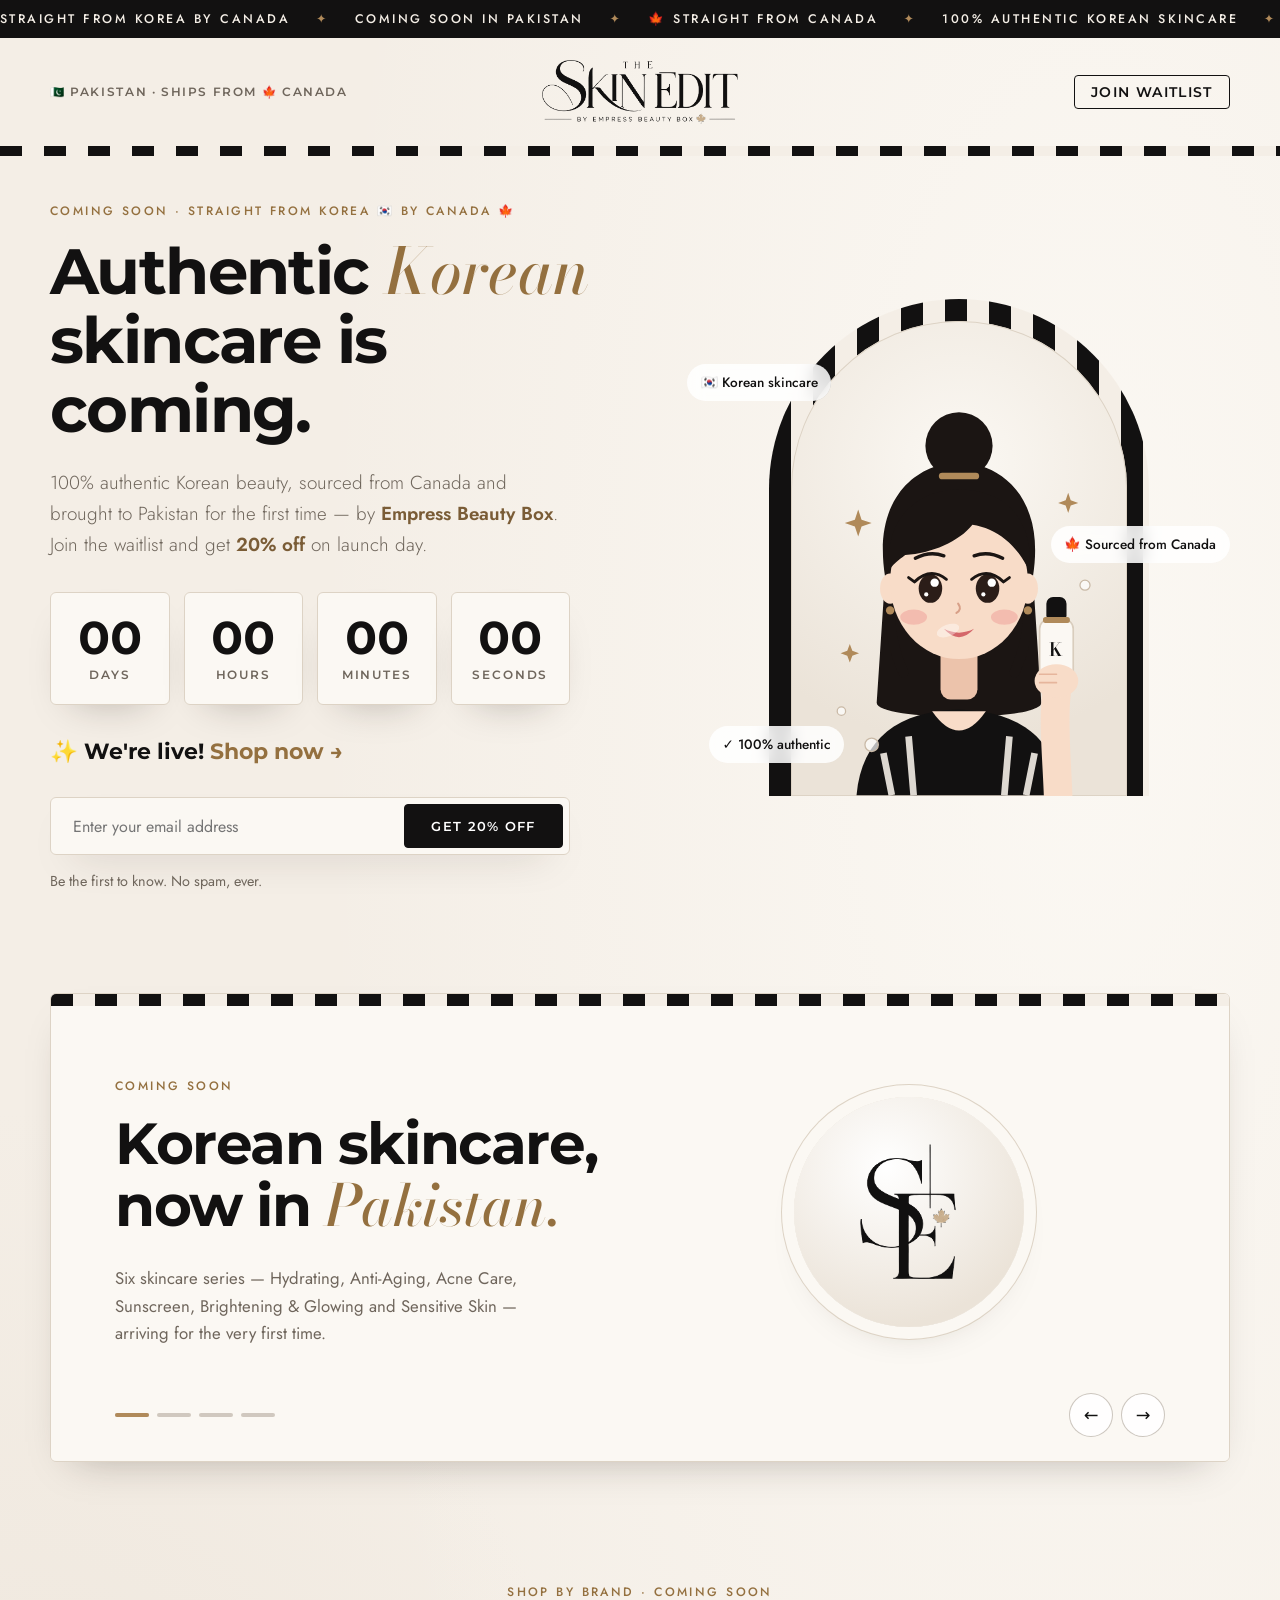
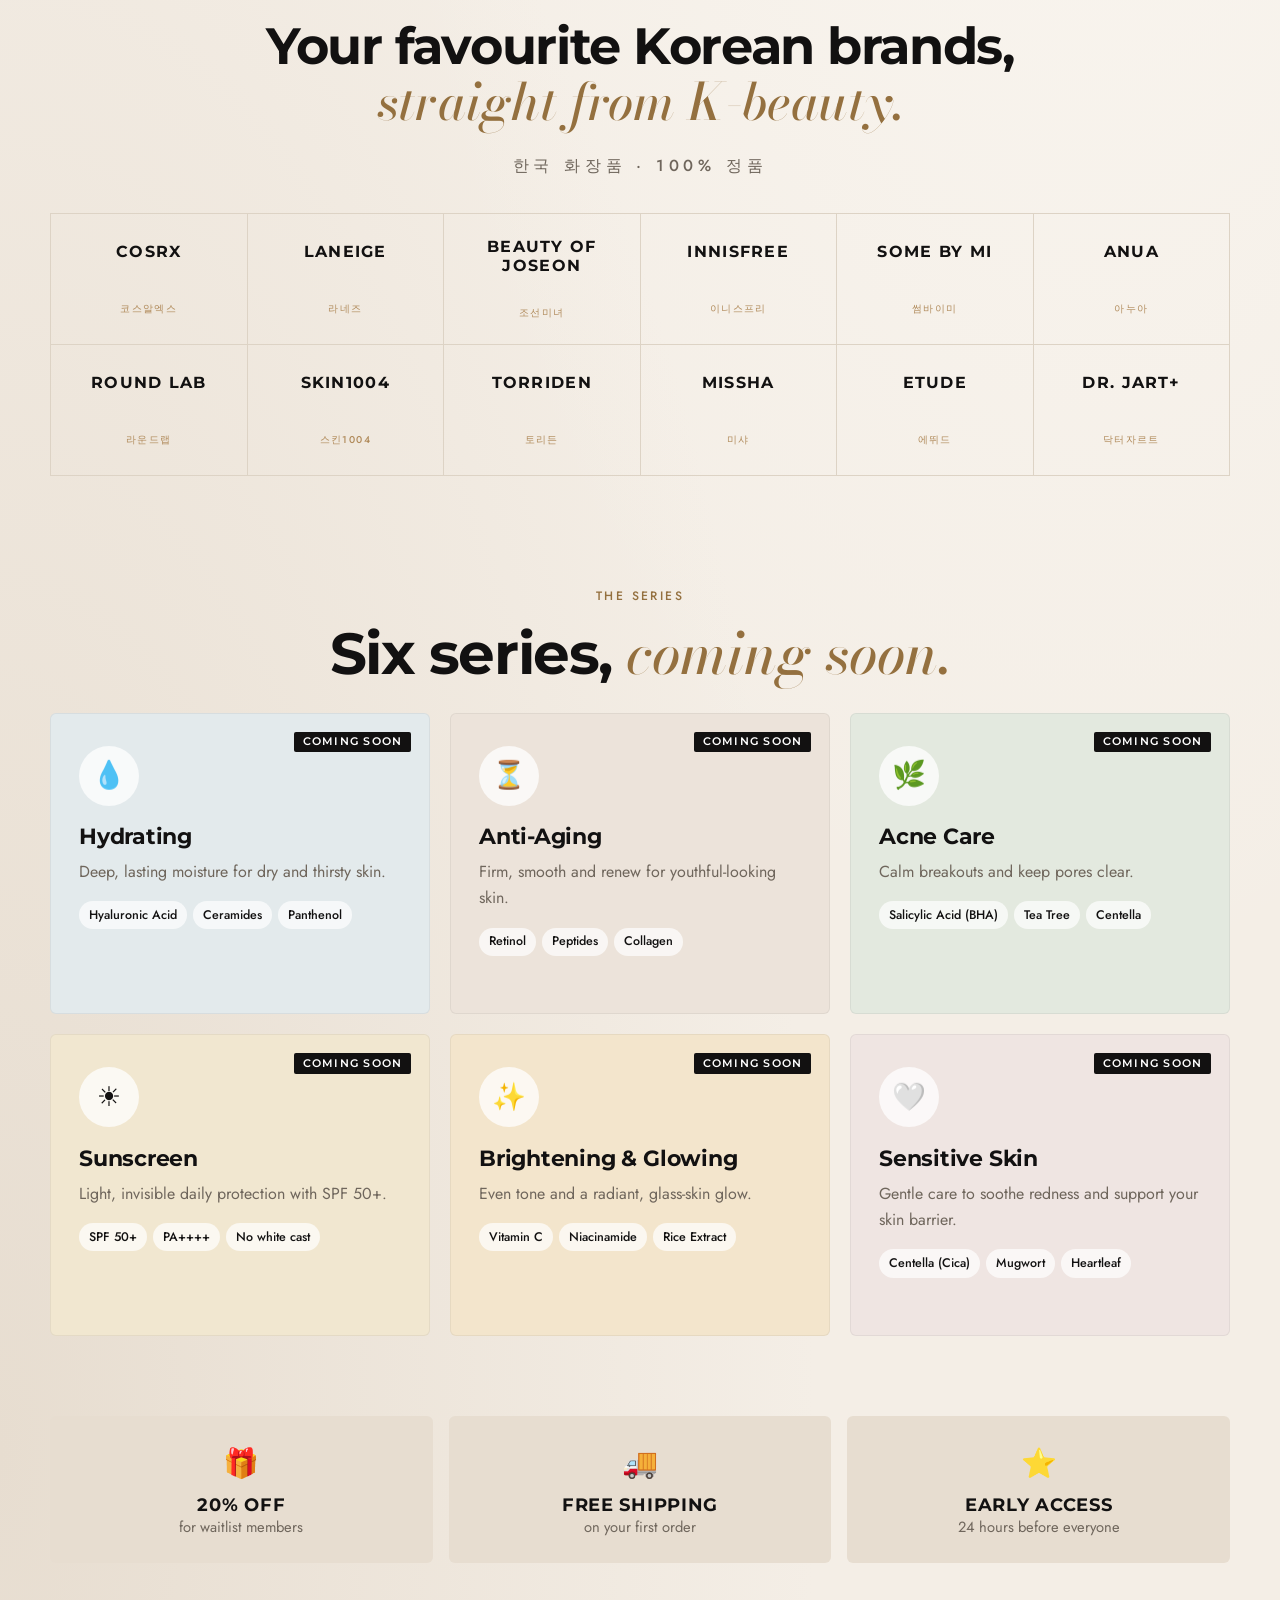
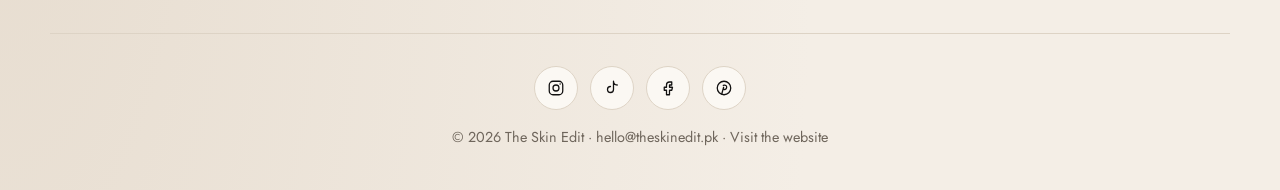
==== commit b7568a63: "Show series only, remove products and product illustrations Main page drops the product grid, bag an" ====
--- a/coming-soon.html
+++ b/coming-soon.html
@@ -102,7 +102,7 @@
           <circle class="g-bubble g-bubble--3" cx="60" cy="380" r="5" />
         </svg>
       </div>
-      <div class="float-tag soon__tag1">🇰🇷 Korean products</div>
+      <div class="float-tag soon__tag1">🇰🇷 Korean skincare</div>
       <div class="float-tag soon__tag2">🍁 Sourced from Canada</div>
       <div class="float-tag soon__tag3">✓ 100% authentic</div>
     </div>
@@ -115,12 +115,10 @@
           <div class="slide__text">
             <p class="eyebrow">Coming soon</p>
             <h2>Korean skincare, now in <em>Pakistan.</em></h2>
-            <p>The K-beauty products you love — essences, toners, sheet masks and more — arriving for the very first time.</p>
-          </div>
-          <div class="slide__art" aria-hidden="true">
-            <div class="pack pack--toner" style="--c1:#fbf8f3;--c2:#e2d6c6"><span>Rice<br />Toner</span></div>
-            <div class="pack pack--serum" style="--c1:#fbf8f3;--c2:#e7ddd0"><span>Snail<br />Essence</span></div>
-            <div class="pack pack--mask" style="--c1:#f7f2ea;--c2:#d9cdbd"><span>Sheet Mask</span></div>
+            <p>Six skincare series — Hydrating, Anti-Aging, Acne Care, Sunscreen, Brightening &amp; Glowing and Sensitive Skin — arriving for the very first time.</p>
+          </div>
+          <div class="slide__art" aria-hidden="true">
+            <div class="slide__mono"><img src="images/monogram.png" alt="" width="147" height="205" /></div>
           </div>
         </article>
         <article class="slide slide--dark" aria-roledescription="slide" aria-label="2 of 4">
@@ -131,8 +129,7 @@
           </div>
           <div class="slide__art" aria-hidden="true">
             <svg class="slide__leaf" viewBox="0 0 24 24" aria-hidden="true"><path d="M12 2l1.6 3.4 1.9-.9-.6 4.3 2.6-2.4.5 1.6 2.6-.5-1 3 1.4.8-4.6 3.8.5 1.6-4.3-.6V21h-1.2v-4.9l-4.3.6.5-1.6-4.6-3.8 1.4-.8-1-3 2.6.5.5-1.6 2.6 2.4-.6-4.3 1.9.9z"/></svg>
-            <div class="pack pack--cushion" style="--c1:#fbf8f3;--c2:#e2d6c6"><span>Cushion</span></div>
-            <div class="pack pack--tube" style="--c1:#fbf8f3;--c2:#e7ddd0"><span>Sun<br />Cream</span></div>
+            <div class="route"><span>🇰🇷<small>Korea</small></span><i></i><span>🍁<small>Canada</small></span><i></i><span>🇵🇰<small>Pakistan</small></span></div>
           </div>
         </article>
         <article class="slide slide--taupe" aria-roledescription="slide" aria-label="3 of 4">
@@ -143,7 +140,6 @@
           </div>
           <div class="slide__art" aria-hidden="true">
             <div class="seal"><svg viewBox="0 0 120 120" aria-hidden="true"><defs><path id="sealPath1" d="M60 60 m-44 0 a44 44 0 1 1 88 0 a44 44 0 1 1 -88 0" /></defs><text textLength="272" lengthAdjust="spacing"><textPath href="#sealPath1" textLength="272">100% AUTHENTIC · ORIGINAL K-BEAUTY ·</textPath></text></svg><span>✓</span></div>
-            <div class="pack pack--jar" style="--c1:#fbf8f3;--c2:#e7ddd0"><span>Cica Cream</span></div>
           </div>
         </article>
         <article class="slide slide--dark" aria-roledescription="slide" aria-label="4 of 4">
@@ -154,7 +150,6 @@
           </div>
           <div class="slide__art" aria-hidden="true">
             <div class="seal"><svg viewBox="0 0 120 120" aria-hidden="true"><defs><path id="sealPath2" d="M60 60 m-44 0 a44 44 0 1 1 88 0 a44 44 0 1 1 -88 0" /></defs><text textLength="272" lengthAdjust="spacing"><textPath href="#sealPath2" textLength="272">APPROVED SELLER · EMPRESS BEAUTY BOX ·</textPath></text></svg><span>✓</span></div>
-            <div class="pack pack--pump" style="--c1:#fbf8f3;--c2:#e2d6c6"><span>Cleansing<br />Foam</span></div>
           </div>
         </article>
       </div>
@@ -195,13 +190,9 @@
   </section>
 
   <section class="soon__teasers container" aria-labelledby="teaseTitle">
-    <h2 id="teaseTitle" class="reveal">Korean favourites, <em>coming to Pakistan.</em></h2>
-    <div class="teasers">
-      <article class="teaser reveal"><div class="ing__icon" style="--c:#e7ddd0">🐌</div><h3>Snail Essence</h3><p>The famous K-beauty secret for soft, bouncy skin.</p></article>
-      <article class="teaser reveal"><div class="ing__icon" style="--c:#e7ddd0">🌾</div><h3>Rice Toner</h3><p>A gentle toner for a clear, glass-skin glow.</p></article>
-      <article class="teaser reveal"><div class="ing__icon" style="--c:#e7ddd0">🧖‍♀️</div><h3>Sheet Masks</h3><p>Ten minutes of pampering for instant hydration.</p></article>
-      <article class="teaser reveal"><div class="ing__icon" style="--c:#e7ddd0">☀️</div><h3>Korean Sun Cream</h3><p>Light, invisible sun protection for every day.</p></article>
-    </div>
+    <p class="eyebrow reveal">The series</p>
+    <h2 id="teaseTitle" class="reveal">Six series, <em>coming soon.</em></h2>
+    <div class="series" data-series-grid></div>
   </section>
 
   <section class="soon__perks container reveal">
@@ -217,9 +208,10 @@
       <a href="#" aria-label="Facebook"><svg viewBox="0 0 24 24" aria-hidden="true"><path d="M14 8h3V4h-3a4 4 0 0 0-4 4v3H7v4h3v6h4v-6h3l1-4h-4V8z"/></svg></a>
       <a href="#" aria-label="Pinterest"><svg viewBox="0 0 24 24" aria-hidden="true"><circle cx="12" cy="12" r="9"/><path d="M11 8.5c3-1 5 .5 4.5 3s-3 3-4 2M11.5 11L9 20"/></svg></a>
     </div>
-    <p class="muted">© <span id="year"></span> The Skin Edit · <a href="mailto:hello@theskinedit.pk">hello@theskinedit.pk</a> · <a href="index.html">Preview the shop</a></p>
+    <p class="muted">© <span id="year"></span> The Skin Edit · <a href="mailto:hello@theskinedit.pk">hello@theskinedit.pk</a> · <a href="index.html">Visit the website</a></p>
   </footer>
 
+  <script src="series.js"></script>
   <script src="coming-soon.js"></script>
 </body>
 </html>
--- a/styles.css
+++ b/styles.css
@@ -64,18 +64,12 @@
 .nav { border-bottom: 1px solid var(--border) !important; position: sticky; top: 0; z-index: 50; background: rgba(251, 247, 243, 0.85); backdrop-filter: blur(14px); -webkit-backdrop-filter: blur(14px); border-bottom: 1px solid transparent; transition: border-color 0.3s; }
 .nav.is-scrolled { border-color: var(--border); }
 .nav__inner { display: flex; align-items: center; justify-content: space-between; height: 72px; }
-.logo { font: 600 1.7rem var(--serif); letter-spacing: 0.02em; }
-.logo span { font: 400 0.7rem var(--sans); letter-spacing: 0.3em; text-transform: uppercase; color: var(--rose); margin-left: 0.4em; }
 .nav__links { display: flex; gap: 2.2rem; font-size: 0.95rem; }
 .nav__links a { position: relative; color: var(--muted); transition: color 0.2s; }
 .nav__links a::after { content: ""; position: absolute; left: 0; right: 0; bottom: -4px; height: 1px; background: var(--rose); transform: scaleX(0); transition: transform 0.3s var(--ease); }
 .nav__links a:hover { color: var(--text); }
 .nav__links a:hover::after { transform: scaleX(1); }
 .nav__actions { display: flex; align-items: center; gap: 0.5rem; }
-.bag { position: relative; width: 44px; height: 44px; border-radius: 50%; border: 1px solid var(--border); background: var(--surface); cursor: pointer; display: grid; place-items: center; color: var(--text); }
-.bag svg { width: 20px; height: 20px; fill: none; stroke: currentColor; stroke-width: 1.6; stroke-linejoin: round; }
-.bag__count { position: absolute; top: -4px; right: -4px; min-width: 20px; height: 20px; padding: 0 5px; border-radius: 999px; background: var(--rose); color: #fff; font-size: 0.72rem; font-weight: 600; display: grid; place-items: center; transition: transform 0.3s var(--ease); }
-.bag__count.bump { transform: scale(1.35); }
 .nav__toggle { display: none; background: none; border: 0; width: 44px; height: 44px; cursor: pointer; position: relative; }
 .nav__toggle span { position: absolute; left: 11px; right: 11px; height: 1.5px; background: var(--text); transition: transform 0.3s var(--ease); }
 .nav__toggle span:first-child { top: 18px; }
@@ -100,20 +94,11 @@
 .hero h1 { font-size: clamp(2.8rem, 6vw, 5.2rem); margin-bottom: 0.3em; }
 .hero__sub { font-size: clamp(1.05rem, 1.6vw, 1.2rem); color: var(--muted); max-width: 500px; font-weight: 300; }
 .hero__cta { display: flex; flex-wrap: wrap; gap: 0.8rem; margin: 2rem 0 2.2rem; }
-.hero__trust { display: flex; align-items: center; gap: 0.8rem; font-size: 0.92rem; color: var(--muted); flex-wrap: wrap; }
-.hero__trust strong { color: var(--text); }
-
-.hero__art { position: relative; height: 540px; }
-.blob {
-  position: absolute; inset: 6% 4% 4%; border-radius: 46% 54% 42% 58% / 52% 44% 56% 48%;
-  background: radial-gradient(circle at 30% 30%, #fff 0%, transparent 45%), linear-gradient(140deg, #ebe3d8, #d9cdbd 55%, #e7ddd0);
-  animation: morph 14s ease-in-out infinite;
-}
-@keyframes morph { 50% { border-radius: 58% 42% 55% 45% / 45% 58% 42% 55%; } }
-.hero__art .pack { position: absolute; bottom: 14%; transform-origin: bottom center; animation: bob 6s ease-in-out infinite; }
-.hero__art .hero__p1 { left: 12%; scale: 1.05; animation-delay: -2s !important; }
-.hero__art .hero__p2 { left: 41%; bottom: 20% !important; scale: 1.45; z-index: 2; }
-.hero__art .hero__p3 { right: 8%; scale: 1.15; animation-delay: -4s !important; }
+
+.hero__art { position: relative; height: 540px; display: grid; place-items: center; }
+.arch { position: absolute; bottom: 4%; width: min(380px, 84%); height: 92%; border-radius: 999px 999px 0 0; }
+.arch__inner { position: absolute; bottom: 4%; width: calc(min(380px, 84%) - 44px); height: calc(92% - 22px); border-radius: 999px 999px 0 0; background: radial-gradient(circle at 50% 30%, #fbf8f3, #ebe3d8 75%); overflow: hidden; display: flex; align-items: flex-end; justify-content: center; box-shadow: inset 0 0 0 1px var(--border); }
+.hero__mono { width: 46%; height: auto; margin: auto; animation: bob 6s ease-in-out infinite; }
 @keyframes bob { 50% { translate: 0 -12px; } }
 .float-tag { position: absolute; z-index: 3; padding: 0.55em 1em; border-radius: 999px; background: rgba(255, 255, 255, 0.85); backdrop-filter: blur(8px); box-shadow: var(--shadow); font-size: 0.85rem; font-weight: 500; white-space: nowrap; animation: bob 7s ease-in-out infinite; }
 .float-tag--1 { top: 12%; left: 2%; }
@@ -122,37 +107,11 @@
 @media (max-width: 900px) {
   .hero__grid { grid-template-columns: minmax(0, 1fr); }
   .hero__art { height: 420px; }
-  .hero__art .pack { scale: 0.85; }
-  .hero__art .hero__p2 { scale: 1.15; }
 }
 @media (max-width: 480px) {
   .hero__art { height: 360px; }
-  .hero__art .pack { scale: 0.7; }
-  .hero__art .hero__p1 { left: 4%; }
-  .hero__art .hero__p2 { left: 36%; scale: 0.95; }
-  .hero__art .hero__p3 { right: 0; }
   .float-tag { font-size: 0.75rem; }
 }
-
-/* Product packaging (pure CSS illustrations) */
-.pack {
-  position: relative; display: grid; place-items: center; text-align: center;
-  background: linear-gradient(100deg, rgba(255,255,255,0.55) 0 12%, transparent 30%), linear-gradient(160deg, var(--c1), var(--c2));
-  box-shadow: inset -12px 0 22px rgba(90, 50, 35, 0.08), 0 30px 40px -22px rgba(40, 30, 20, 0.4);
-}
-.pack span { font: 500 0.72rem/1.15 var(--serif); letter-spacing: 0.14em; text-transform: uppercase; color: #121111; padding: 0 6px; }
-.pack::before, .pack::after { content: ""; position: absolute; left: 50%; transform: translateX(-50%); }
-.pack--serum { width: 86px; height: 140px; margin-top: 70px; border-radius: 16px 16px 22px 22px; }
-.pack--serum::before { top: -64px; width: 30px; height: 56px; border-radius: 14px 14px 4px 4px; background: linear-gradient(90deg, #4a3a33, #2e2420 60%, #4a3a33); }
-.pack--serum::after { top: -12px; width: 48px; height: 14px; border-radius: 4px; background: linear-gradient(90deg, #d8b880, var(--gold), #a8854d); }
-.pack--pump { width: 96px; height: 165px; margin-top: 62px; border-radius: 30px 30px 20px 20px; }
-.pack--pump::before { top: -40px; width: 22px; height: 42px; background: linear-gradient(90deg, #3a3633, #121111 60%, #3a3633); border-radius: 4px 4px 0 0; }
-.pack--pump::after { top: -56px; width: 62px; height: 18px; border-radius: 9px 4px 4px 9px; background: linear-gradient(#3a3633, #121111); transform: translateX(-38%); box-shadow: 0 4px 8px -4px rgba(0,0,0,0.2); }
-.pack--jar { width: 150px; height: 92px; margin-top: 36px; border-radius: 14px 14px 28px 28px; }
-.pack--jar::before { top: -34px; width: 164px; height: 38px; border-radius: 14px 14px 6px 6px; background: linear-gradient(90deg, #2a2725, #121111 50%, #2a2725); box-shadow: 0 6px 10px -6px rgba(0,0,0,0.3); }
-.pack--tube { width: 92px; height: 160px; margin-bottom: 40px; border-radius: 6px 6px 26px 26px; }
-.pack--tube::before { bottom: -38px; width: 58px; height: 42px; border-radius: 6px 6px 14px 14px; background: linear-gradient(90deg, #3a3633, #121111 60%, #3a3633); }
-.pack--tube::after { top: 0; width: 100%; height: 12px; border-radius: 6px 6px 0 0; background: repeating-linear-gradient(90deg, rgba(0,0,0,0.06) 0 2px, transparent 2px 6px); }
 
 /* Marquee */
 .marquee { background: var(--text); color: var(--bg); padding: 18px 0; overflow: hidden; }
@@ -170,70 +129,39 @@
 .section__head { margin-bottom: 3rem; }
 .section__head--center { text-align: center; }
 
-/* Products */
-.products { display: grid; grid-template-columns: repeat(4, minmax(0, 1fr)); gap: 22px; }
-.product { background: var(--surface); border-radius: var(--radius); overflow: hidden; border: 1px solid var(--border); transition: transform 0.4s var(--ease), box-shadow 0.4s; }
-.product:hover { transform: translateY(-6px); box-shadow: var(--shadow); }
-.product__img { position: relative; height: 280px; display: grid; place-items: center; background: var(--bg); overflow: hidden; }
-.product__img .pack { transition: transform 0.6s var(--ease); }
-.product:hover .product__img .pack { transform: scale(1.06) rotate(-3deg); }
-.badge { position: absolute; top: 14px; left: 14px; padding: 0.35em 0.8em; border-radius: 2px; background: var(--rose); color: #fff; font-size: 0.72rem; font-weight: 500; letter-spacing: 0.06em; text-transform: uppercase; }
-.badge--sage { background: var(--sage); }
-.product__body { padding: 20px 22px 22px; }
-.product__type { font-size: 0.8rem; color: var(--muted); margin-bottom: 0.3rem; }
-.product__body h3 { margin-bottom: 0.3rem; }
-.product__rating { font-size: 0.82rem; color: var(--muted); margin-bottom: 1rem; }
-.product__foot { display: flex; justify-content: space-between; align-items: center; gap: 0.6rem; }
-.price { font: 700 1.2rem var(--display); }
-.add.is-added { background: var(--sage); border-color: var(--sage); }
-@media (max-width: 1000px) { .products { grid-template-columns: repeat(2, minmax(0, 1fr)); } }
-@media (max-width: 520px) { .products { grid-template-columns: minmax(0, 1fr); } }
-
-/* Quiz */
-.quiz { display: grid; grid-template-columns: 1fr 1fr; gap: clamp(32px, 6vw, 80px); align-items: center; }
-.chips { display: flex; flex-wrap: wrap; gap: 0.6rem; margin-top: 1.6rem; }
-.chip { padding: 0.65em 1.4em; border-radius: 999px; border: 1px solid var(--border); background: var(--surface); color: var(--text); cursor: pointer; font-size: 0.95rem; transition: all 0.25s var(--ease); }
-.chip:hover { border-color: var(--rose); }
-.chip.is-active { background: var(--rose); border-color: var(--rose); color: #fff; }
-.routine { background: var(--surface); border-radius: 28px; padding: clamp(24px, 4vw, 40px); box-shadow: var(--shadow); }
-.routine__desc { font: 500 italic 1.3rem/1.4 var(--serif); color: var(--rose-dark); }
-.routine__steps { list-style: none; padding: 0; margin: 0 0 1.6rem; display: grid; gap: 12px; }
-.routine__steps li { display: flex; align-items: center; gap: 1rem; padding: 14px; border-radius: 16px; background: var(--bg); animation: slideIn 0.5s var(--ease) both; }
-.routine__steps li:nth-child(2) { animation-delay: 0.08s; }
-.routine__steps li:nth-child(3) { animation-delay: 0.16s; }
-@keyframes slideIn { from { opacity: 0; transform: translateX(16px); } }
-.routine__num { width: 36px; height: 36px; flex-shrink: 0; border-radius: 50%; display: grid; place-items: center; background: var(--blush); color: #fff; font-weight: 600; font-size: 0.9rem; }
-.routine__steps strong { display: block; font-weight: 500; }
-.routine__steps small { color: var(--muted); font-size: 0.85rem; }
-@media (max-width: 860px) { .quiz { grid-template-columns: 1fr; } }
-
-/* Ingredients */
-.ingredients { display: grid; grid-template-columns: repeat(auto-fit, minmax(min(240px, 100%), 1fr)); gap: 22px; }
-.ing { text-align: center; padding: 34px 26px; border-radius: var(--radius); background: var(--surface); border: 1px solid var(--border); transition: transform 0.4s var(--ease); }
-.ing:hover { transform: translateY(-6px); }
+/* Icon circle */
 .ing__icon { width: 84px; height: 84px; margin: 0 auto 1.2rem; border-radius: 50%; display: grid; place-items: center; font-size: 2rem; background: var(--c); }
-.ing p { color: var(--muted); margin: 0; font-size: 0.95rem; }
+
+/* Series */
+.series { display: grid; grid-template-columns: repeat(3, minmax(0, 1fr)); gap: 20px; }
+.series__card { position: relative; display: flex; flex-direction: column; padding: 32px 28px; border-radius: var(--radius); background: var(--tint); border: 1px solid rgba(18, 17, 17, 0.06); transition: transform 0.4s var(--ease), box-shadow 0.4s; }
+.series__card:hover { transform: translateY(-6px); box-shadow: var(--shadow); }
+.series__icon { width: 60px; height: 60px; display: grid; place-items: center; border-radius: 50%; background: rgba(255, 255, 255, 0.75); font-size: 1.7rem; margin-bottom: 1.2rem; }
+.series__card h3 { font-size: 1.35rem; }
+.series__card p { color: var(--muted); }
+.series__ing { list-style: none; padding: 0; margin: 0 0 1.6rem; display: flex; flex-wrap: wrap; gap: 6px; flex: 1; align-content: flex-start; }
+.series__ing li { padding: 0.3em 0.8em; border-radius: 999px; background: rgba(255, 255, 255, 0.7); font-size: 0.78rem; font-weight: 500; }
+.series__soon { position: absolute; top: 18px; right: 18px; padding: 0.35em 0.8em; border-radius: 2px; background: var(--text); color: #fff; font: 600 0.66rem var(--display); letter-spacing: 0.12em; text-transform: uppercase; }
+.series__link { align-self: flex-start; font: 600 0.8rem var(--display); letter-spacing: 0.08em; text-transform: uppercase; border-bottom: 1px solid currentColor; padding-bottom: 2px; }
+.series__link:hover { color: var(--rose); }
+@media (max-width: 900px) { .series { grid-template-columns: repeat(2, minmax(0, 1fr)); } }
+@media (max-width: 560px) { .series { grid-template-columns: minmax(0, 1fr); } }
+
+/* Why us */
+.why { display: grid; grid-template-columns: repeat(4, minmax(0, 1fr)); gap: 20px; }
+.why__item { text-align: center; padding: 32px 22px; border-radius: var(--radius); background: var(--surface); border: 1px solid var(--border); }
+.why__item span { width: 64px; height: 64px; margin: 0 auto 1rem; display: grid; place-items: center; border-radius: 50%; background: var(--rose-bg); font-size: 1.6rem; font-weight: 700; }
+.why__item p { color: var(--muted); margin: 0; font-size: 0.95rem; }
+@media (max-width: 900px) { .why { grid-template-columns: repeat(2, minmax(0, 1fr)); } }
+@media (max-width: 480px) { .why { grid-template-columns: minmax(0, 1fr); } }
 
 /* Steps */
+.steps.steps--5 { grid-template-columns: repeat(5, minmax(0, 1fr)); }
+@media (max-width: 1000px) { .steps.steps--5 { grid-template-columns: repeat(auto-fit, minmax(min(200px, 100%), 1fr)); } }
 .steps { list-style: none; padding: 0; margin: 0; display: grid; grid-template-columns: repeat(auto-fit, minmax(min(220px, 100%), 1fr)); gap: 22px; }
 .step { padding: 30px 26px; border-radius: var(--radius); background: rgba(255, 255, 255, 0.6); }
 .step__num { display: block; font: 500 italic 2.6rem/1 var(--serif); color: var(--rose); margin-bottom: 0.8rem; }
 .step p { color: var(--muted); margin: 0; }
-
-/* Promises */
-.promises { border-block: 1px solid var(--border); padding: 30px 0; }
-.promises__grid { display: grid; grid-template-columns: repeat(4, 1fr); gap: 16px; text-align: center; font-weight: 500; font-size: 0.95rem; }
-.promises__grid span { display: block; font-size: 1.6rem; margin-bottom: 0.3rem; }
-@media (max-width: 700px) { .promises__grid { grid-template-columns: repeat(2, 1fr); row-gap: 24px; } }
-
-/* Reviews */
-.reviews { display: grid; grid-template-columns: repeat(auto-fit, minmax(min(300px, 100%), 1fr)); gap: 22px; }
-.review { margin: 0; padding: 32px; border-radius: var(--radius); background: var(--surface); border: 1px solid var(--border); display: flex; flex-direction: column; }
-.review blockquote { margin: 0.8rem 0 1.6rem; font: 500 1.35rem/1.4 var(--serif); flex: 1; }
-.review figcaption { display: flex; align-items: center; gap: 0.8rem; }
-.review figcaption strong { display: block; font-weight: 500; }
-.review figcaption span:not(.avatar) { color: var(--muted); font-size: 0.85rem; }
-.avatar { width: 44px; height: 44px; border-radius: 50%; display: grid; place-items: center; background: var(--blush); color: #fff; font-weight: 600; font-size: 0.85rem; flex-shrink: 0; }
 
 /* Glow Club */
 .club { display: grid; grid-template-columns: 1.1fr 1fr; gap: 24px 48px; align-items: center; padding: clamp(28px, 5vw, 60px); border-radius: 32px; background: radial-gradient(circle at 90% 10%, rgba(255,255,255,0.7), transparent 40%), var(--stripes); }
@@ -272,10 +200,6 @@
 .footer__bottom { margin-top: 48px; padding-top: 24px; border-top: 1px solid rgba(255,255,255,0.1); font-size: 0.85rem; }
 @media (max-width: 760px) { .footer__grid { grid-template-columns: 1fr 1fr; } .footer__grid > div:first-child { grid-column: 1 / -1; } }
 
-/* Toast */
-.toast { position: fixed; left: 50%; bottom: 24px; z-index: 100; translate: -50% 20px; opacity: 0; pointer-events: none; padding: 0.9em 1.5em; border-radius: 999px; background: var(--text); color: #fff; font-size: 0.92rem; box-shadow: var(--shadow); transition: opacity 0.3s, translate 0.4s var(--ease); white-space: nowrap; }
-.toast.is-show { opacity: 1; translate: -50% 0; }
-
 /* Reveal */
 .reveal { opacity: 0; transform: translateY(26px); transition: opacity 0.9s var(--ease), transform 0.9s var(--ease); }
 .reveal.is-visible { opacity: 1; transform: none; }
@@ -285,20 +209,9 @@
   .reveal { opacity: 1; transform: none; }
 }
 
-/* Brand logo — The Skin Edit by Empress Beauty Box */
-.brand { display: inline-flex; flex-direction: column; align-items: center; line-height: 1; color: var(--text); text-align: center; }
-.brand__the { font: 500 0.62em var(--serif); text-transform: uppercase; letter-spacing: 0.5em; margin: 0 0 0.25em 0.5em; }
-.brand__name { font: 500 2em/0.95 var(--serif); letter-spacing: 0.02em; text-transform: uppercase; }
-.brand__name b { font-weight: 500; font-size: 1.22em; font-style: italic; }
-.brand__by { display: flex; align-items: center; gap: 0.6em; margin-top: 0.5em; font: 500 0.42em var(--sans); letter-spacing: 0.32em; text-transform: uppercase; white-space: nowrap; }
-.brand__by::before, .brand__by::after { content: ""; width: 2.2em; height: 1px; background: currentColor; opacity: 0.6; }
-.leaf { width: 1.3em; height: 1.3em; fill: var(--gold); flex-shrink: 0; }
-.nav .brand { font-size: 13px; }
-.footer .brand { color: #fff; font-size: 15px; }
+/* Stripe band */
+.stripe-band { height: 10px; background: var(--stripes); }
 .stripes { background: var(--stripes); }
-
-/* Sephora-style stripe band */
-.stripe-band { height: 10px; background: var(--stripes); }
 
 /* Extracted logo image */
 .brand-img { display: inline-block; line-height: 0; }
--- a/coming-soon.css
+++ b/coming-soon.css
@@ -48,9 +48,7 @@
 
 /* Hero art: striped arch + girl illustration */
 .soon__art { position: relative; height: 540px; display: grid; place-items: center; overflow: hidden; }
-.arch { position: absolute; width: min(380px, 84%); height: 92%; border-radius: 999px 999px 0 0; }
-.arch__inner { position: absolute; width: calc(min(380px, 84%) - 44px); height: calc(92% - 22px); bottom: 4%; border-radius: 999px 999px 0 0; background: radial-gradient(circle at 50% 30%, #fbf8f3, #ebe3d8 75%); overflow: hidden; display: flex; align-items: flex-end; justify-content: center; box-shadow: inset 0 0 0 1px var(--border); }
-.arch { bottom: 4%; }
+.soon__art .arch__inner { display: flex; }
 .girl { width: 100%; height: auto; overflow: visible; }
 
 /* Animated girl */
@@ -125,27 +123,22 @@
 .slide.is-active .slide__text > :nth-child(2) { transition-delay: 0.12s; }
 .slide.is-active .slide__text > :nth-child(3) { transition-delay: 0.24s; }
 .slide__art { position: relative; display: flex; align-items: flex-end; justify-content: center; gap: 22px; min-height: 260px; }
-.slide__art .pack { transform: translateY(30px); opacity: 0; transition: transform 0.8s var(--ease), opacity 0.8s; }
-.slide.is-active .slide__art .pack { transform: none; opacity: 1; }
-.slide.is-active .slide__art .pack:nth-child(2) { transition-delay: 0.12s; }
-.slide.is-active .slide__art .pack:nth-child(3) { transition-delay: 0.24s; }
+.slide__art > * { transform: scale(0.9); opacity: 0; transition: transform 0.8s var(--ease), opacity 0.8s; }
+.slide.is-active .slide__art > * { transform: none; opacity: 1; }
+.slide.is-active .slide__art .slide__leaf { opacity: 0.18; }
+.slide__mono { width: 230px; height: 230px; border-radius: 50%; display: grid; place-items: center; align-self: center; background: radial-gradient(circle at 40% 30%, #fff, #ebe3d8 75%); box-shadow: 0 0 0 12px #fbf8f3, 0 0 0 13px var(--border), var(--shadow); }
+.slide__mono img { width: 42%; height: auto; }
+.route { position: relative; display: flex; align-items: center; gap: 10px; align-self: center; }
+.route span { width: 86px; height: 86px; border-radius: 50%; display: grid; place-items: center; align-content: center; gap: 2px; font-size: 1.9rem; background: #fbf8f3; color: var(--text); box-shadow: var(--shadow); }
+.route small { font: 600 0.6rem var(--display); letter-spacing: 0.12em; text-transform: uppercase; }
+.route i { width: 34px; height: 2px; background: repeating-linear-gradient(90deg, var(--gold) 0 6px, transparent 6px 10px); }
 .slide__leaf { position: absolute; width: 220px; height: 220px; fill: var(--gold); opacity: 0.25; top: 50%; left: 50%; translate: -50% -55%; animation: spin 30s linear infinite; }
 
-/* Extra Korean packaging shapes */
-.pack--toner { width: 78px; height: 176px; margin-top: 36px; border-radius: 14px 14px 10px 10px; }
-.pack--toner::before { top: -34px; width: 44px; height: 36px; border-radius: 6px; background: linear-gradient(90deg, #3a3633, #121111 60%, #3a3633); }
-.pack--mask { width: 116px; height: 150px; border-radius: 10px; align-content: end; padding-bottom: 14px; }
-.pack--mask::before { top: 22px; width: 54px; height: 66px; border-radius: 50%; border: 2px dashed rgba(18, 17, 17, 0.35); }
-.pack--mask::after { top: 0; width: 100%; height: 10px; border-radius: 10px 10px 0 0; background: repeating-linear-gradient(90deg, #121111 0 6px, transparent 6px 12px); opacity: 0.6; }
-.pack--cushion { width: 136px; height: 46px; margin-top: 34px; border-radius: 22px; }
-.pack--cushion::before { top: -32px; width: 136px; height: 36px; border-radius: 22px 22px 10px 10px; background: linear-gradient(90deg, #2a2725, #121111 50%, #2a2725); }
-.pack--cushion span { font-size: 0.62rem; }
-
 /* Rotating seal */
-.seal { position: relative; width: 170px; height: 170px; display: grid; place-items: center; align-self: center; }
+.seal { position: relative; width: 220px; height: 220px; display: grid; place-items: center; align-self: center; }
 .seal svg { position: absolute; inset: 0; width: 100%; height: 100%; animation: spin 18s linear infinite; }
 .seal text { font: 600 9.5px var(--sans); letter-spacing: 0.08em; fill: currentColor; }
-.seal span { width: 84px; height: 84px; border-radius: 50%; display: grid; place-items: center; font-size: 2.2rem; color: #fff; background: radial-gradient(circle at 35% 30%, #d4b483, var(--gold) 60%, #8d6b3e); box-shadow: 0 12px 30px -12px rgba(0, 0, 0, 0.5); }
+.seal span { width: 110px; height: 110px; border-radius: 50%; display: grid; place-items: center; font-size: 2.2rem; color: #fff; background: radial-gradient(circle at 35% 30%, #d4b483, var(--gold) 60%, #8d6b3e); box-shadow: 0 12px 30px -12px rgba(0, 0, 0, 0.5); }
 
 /* Controls */
 .slider__controls { position: absolute; left: clamp(24px, 5vw, 64px); right: clamp(24px, 5vw, 64px); bottom: 24px; display: flex; justify-content: space-between; align-items: center; z-index: 2; }
@@ -162,6 +155,8 @@
   .slide { grid-template-columns: minmax(0, 1fr); text-align: center; gap: 8px; }
   .slide__text p:not(.eyebrow) { margin-inline: auto; }
   .slide__art { min-height: 230px; scale: 0.8; }
+  .route span { width: 70px; height: 70px; font-size: 1.5rem; }
+  .route i { width: 18px; }
 }
 
 /* Shop by brand */
@@ -178,11 +173,7 @@
 
 /* Teasers */
 .soon__teasers { padding: clamp(50px, 8vw, 90px) 0 40px; text-align: center; }
-.soon__teasers h2 { margin-bottom: 2.4rem; }
-.teasers { display: grid; grid-template-columns: repeat(4, minmax(0, 1fr)); gap: 20px; }
-.teaser { padding: 30px 22px; border-radius: var(--radius); background: rgba(255, 255, 255, 0.8); border: 1px solid var(--border); transition: transform 0.4s var(--ease); }
-.teaser:hover { transform: translateY(-6px); }
-.teaser p { color: var(--muted); margin: 0; font-size: 0.95rem; }
+.soon__teasers .series { text-align: left; }
 
 /* Perks */
 .soon__perks { display: grid; grid-template-columns: repeat(3, 1fr); gap: 16px; padding: 40px 0 70px; text-align: center; }
@@ -204,7 +195,6 @@
   .soon__main { grid-template-columns: minmax(0, 1fr); text-align: center; }
   .soon__sub, .countdown, .soon .subscribe { margin-inline: auto; }
   .soon__art { height: 420px; order: -1; }
-  .teasers { grid-template-columns: repeat(2, minmax(0, 1fr)); }
 }
 @media (max-width: 560px) {
   .soon__art { height: 400px; }
@@ -212,6 +202,5 @@
   .soon__loc { display: none; }
   .soon__top { grid-template-columns: auto 1fr; }
   .soon__perks { grid-template-columns: 1fr; }
-  .teasers { grid-template-columns: minmax(0, 1fr); }
   .float-tag { font-size: 0.75rem; }
 }
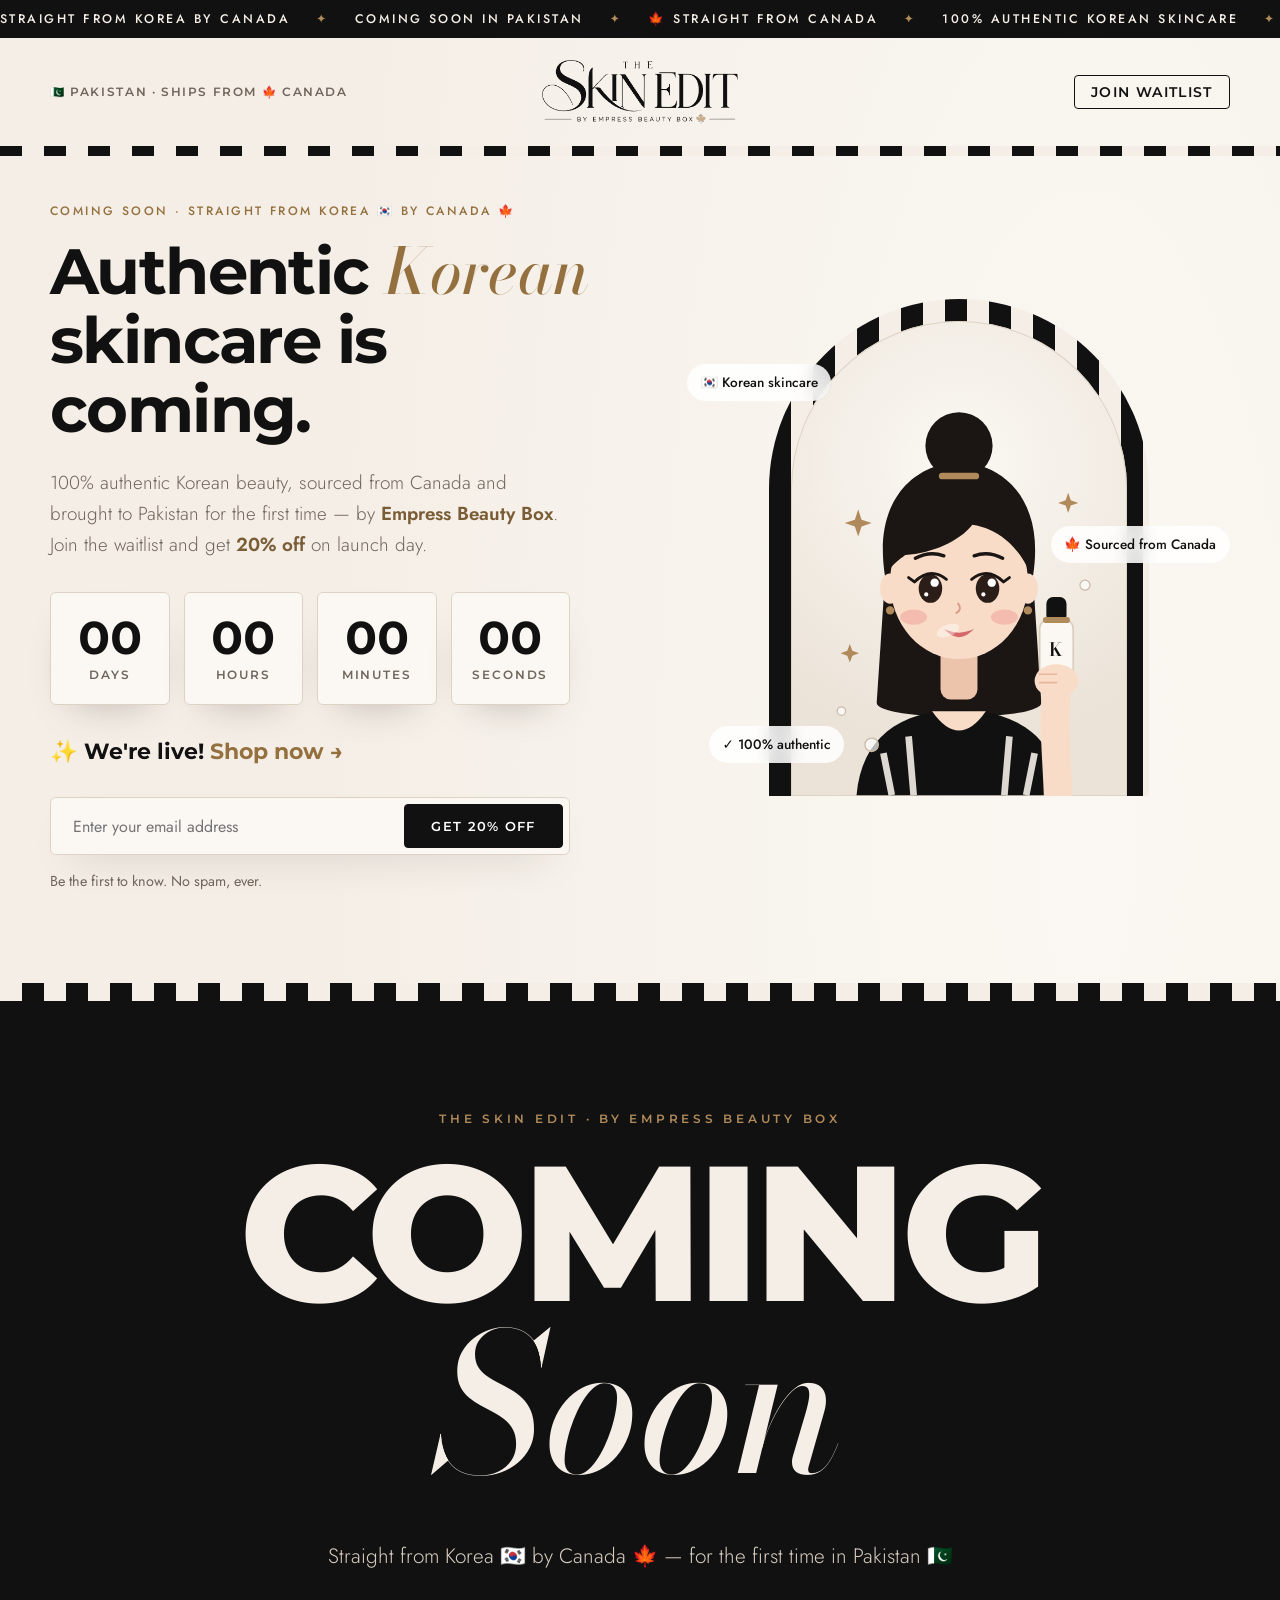
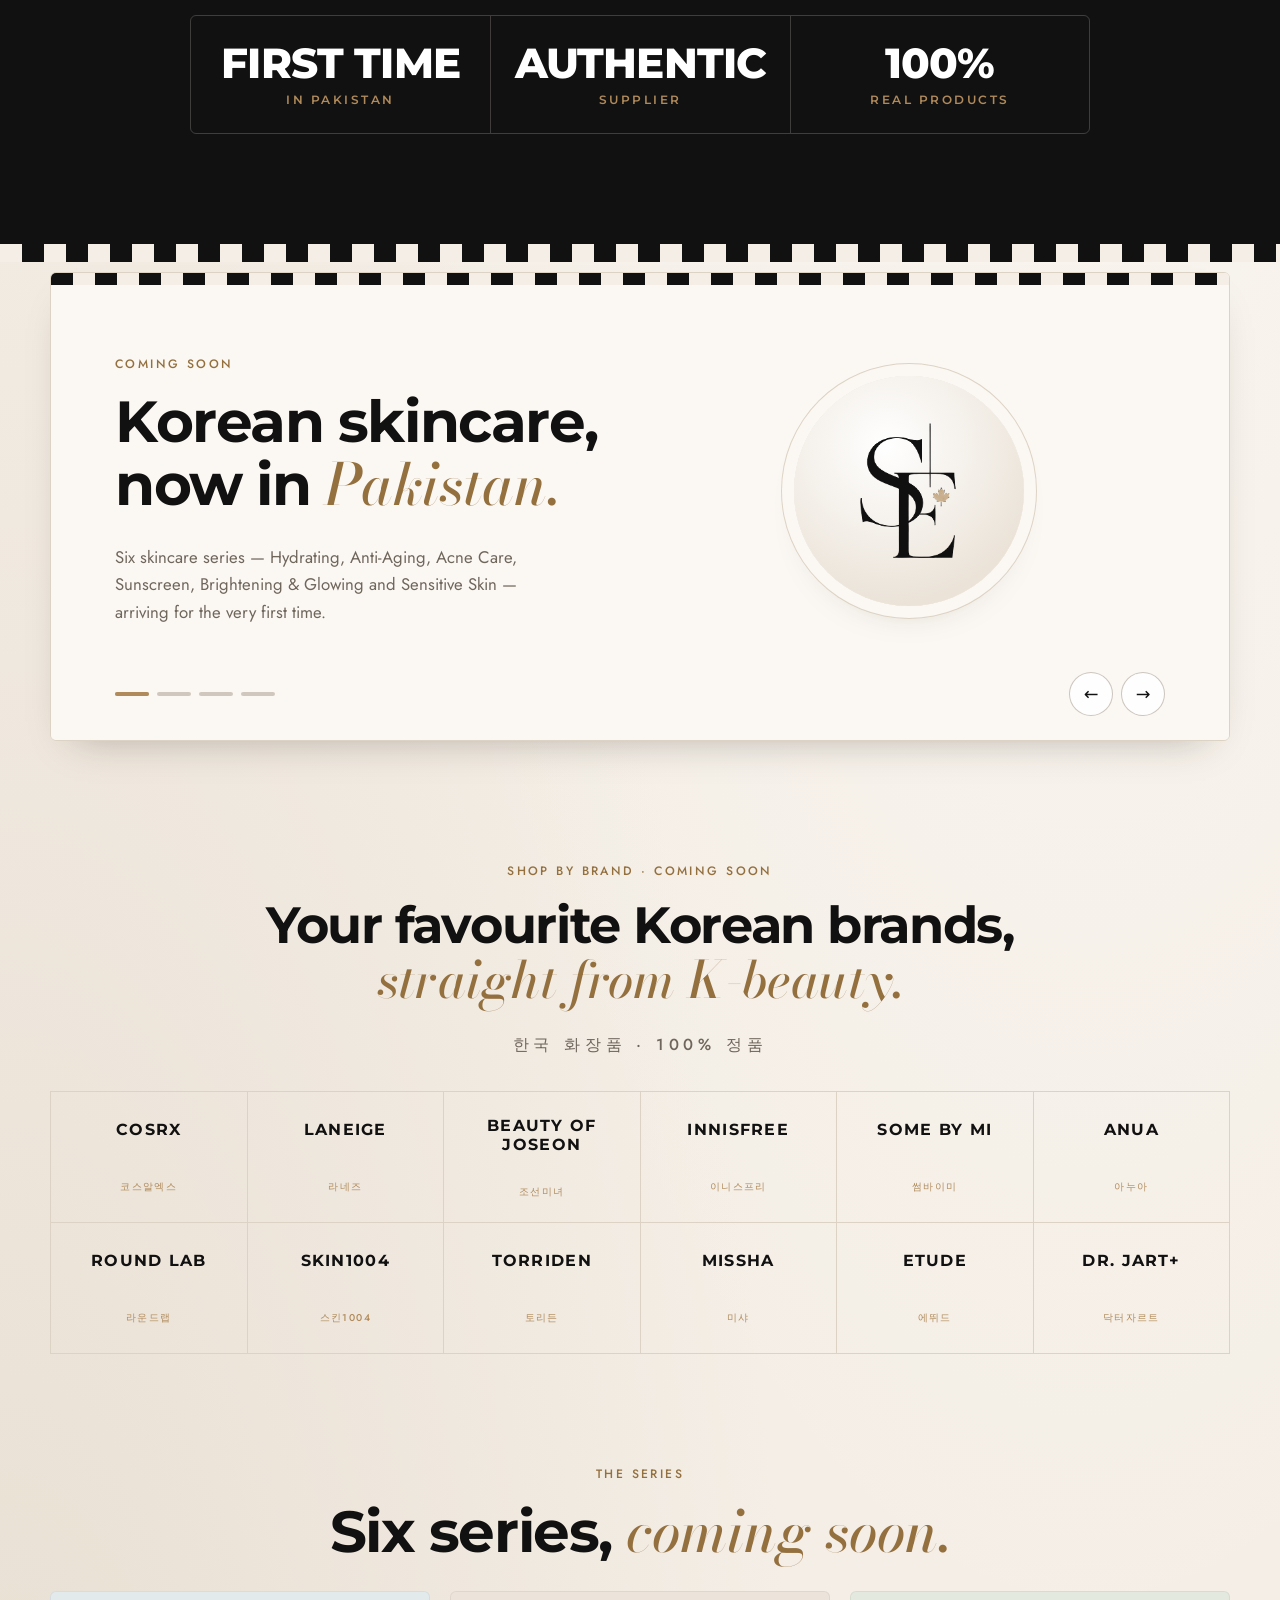
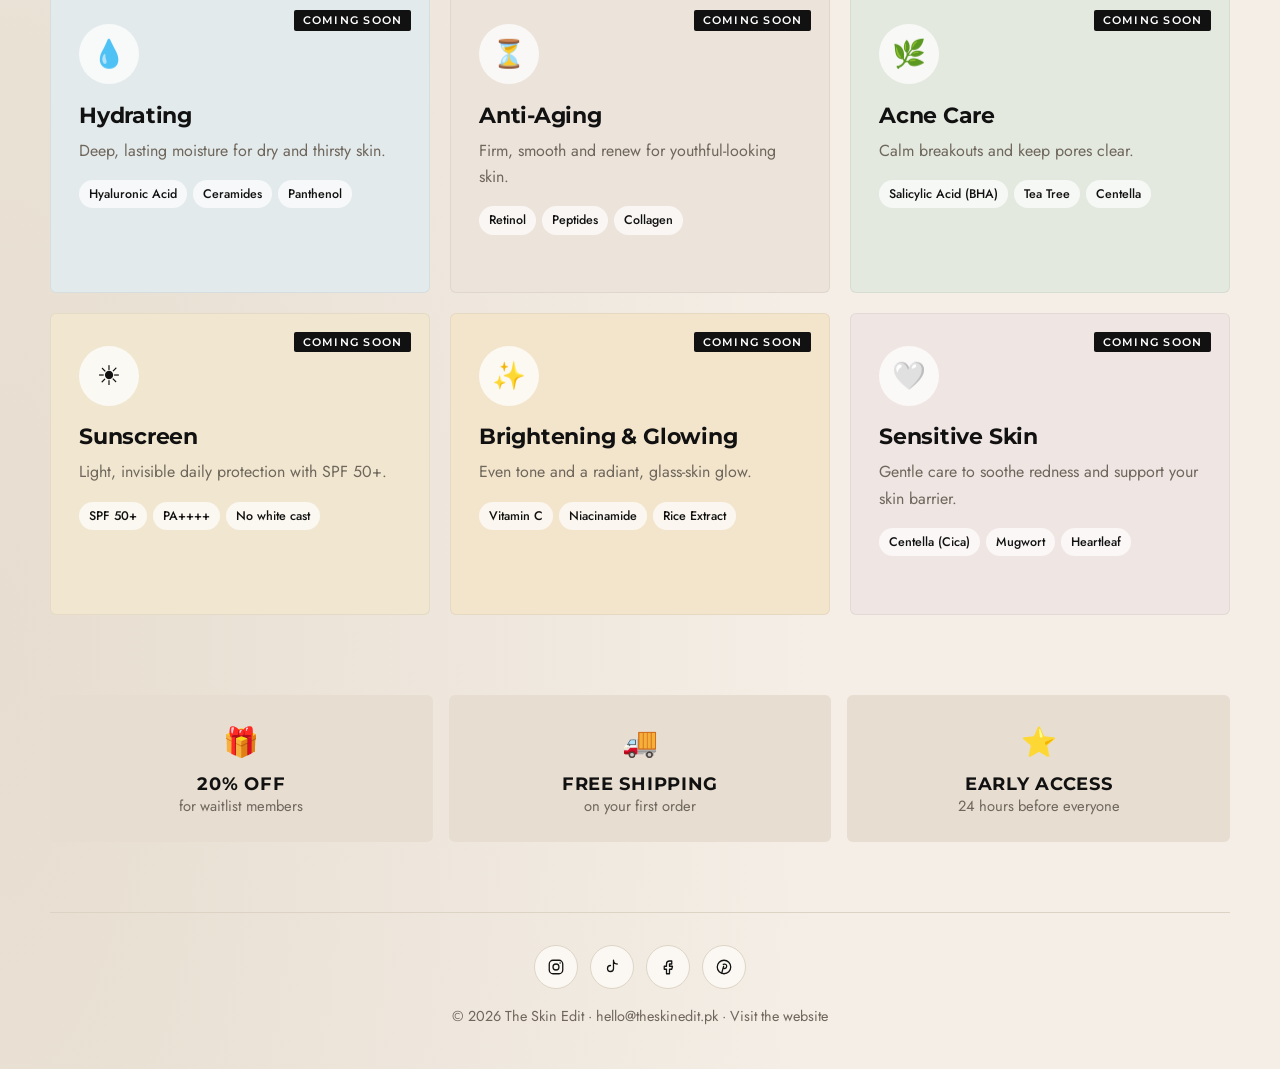
==== commit 163925c3: "Add big Coming Soon banner to both pages Full-width black banner with shining 'Coming Soon' title, t" ====
--- a/coming-soon.html
+++ b/coming-soon.html
@@ -108,6 +108,22 @@
     </div>
   </main>
 
+  <!-- BIG COMING SOON BANNER -->
+  <section class="big-soon" aria-labelledby="bigSoonTitle">
+    <div class="big-soon__stripes" aria-hidden="true"></div>
+    <div class="container big-soon__inner">
+      <p class="big-soon__kicker reveal">The Skin Edit · By Empress Beauty Box</p>
+      <h2 id="bigSoonTitle" class="big-soon__title reveal"><span>Coming</span> <span>Soon</span></h2>
+      <p class="big-soon__line reveal">Straight from Korea 🇰🇷 by Canada 🍁 — for the first time in Pakistan 🇵🇰</p>
+      <div class="big-soon__stats">
+        <div class="reveal"><strong>First time</strong><span>in Pakistan</span></div>
+        <div class="reveal"><strong>Authentic</strong><span>supplier</span></div>
+        <div class="reveal"><strong>100%</strong><span>real products</span></div>
+      </div>
+    </div>
+    <div class="big-soon__stripes" aria-hidden="true"></div>
+  </section>
+
   <section class="slider container reveal" aria-roledescription="carousel" aria-label="Why The Skin Edit">
     <div class="slider__viewport" id="slider">
       <div class="slides">
--- a/styles.css
+++ b/styles.css
@@ -218,3 +218,28 @@
 .brand-img img { height: 52px; width: auto; }
 .footer .brand-img img { height: 64px; margin-bottom: 1rem; }
 @media (max-width: 480px) { .brand-img img { height: 42px; } }
+
+/* Big "Coming soon" banner */
+.big-soon { background: var(--text); color: #f4eee6; text-align: center; overflow: hidden; }
+.big-soon__stripes { height: 18px; background: repeating-linear-gradient(90deg, #f4eee6 0 22px, var(--text) 22px 44px); }
+.big-soon__inner { padding: clamp(56px, 9vw, 110px) 0; }
+.big-soon__kicker { font: 600 0.78rem var(--display); letter-spacing: 0.3em; text-transform: uppercase; color: var(--gold); margin-bottom: 1.2rem; }
+.big-soon__title {
+  font: 800 clamp(3.6rem, 15vw, 13rem) / 0.9 var(--display); letter-spacing: -0.04em; text-transform: uppercase; margin: 0 0 0.25em;
+  background: linear-gradient(100deg, #f4eee6 0 40%, #e9cf9f 48%, #fff 50%, #e9cf9f 52%, #f4eee6 60% 100%);
+  background-size: 300% 100%; -webkit-background-clip: text; background-clip: text; color: transparent;
+  animation: shine 5s linear infinite;
+}
+.big-soon__title span { display: inline-block; }
+.big-soon__title span:last-child { font-family: var(--serif); font-style: italic; font-weight: 500; letter-spacing: 0; text-transform: none; }
+@keyframes shine { from { background-position: 100% 0; } to { background-position: -50% 0; } }
+.big-soon__line { font-size: clamp(1rem, 2vw, 1.3rem); font-weight: 300; color: #d8cdc0; margin-bottom: 2.6rem; }
+.big-soon__stats { display: grid; grid-template-columns: repeat(3, minmax(0, 1fr)); max-width: 900px; margin: 0 auto; border: 1px solid rgba(244, 238, 230, 0.2); border-radius: var(--radius); }
+.big-soon__stats div { padding: 26px 16px; }
+.big-soon__stats div + div { border-left: 1px solid rgba(244, 238, 230, 0.2); }
+.big-soon__stats strong { display: block; font: 800 clamp(1.5rem, 3.6vw, 2.6rem) / 1.05 var(--display); text-transform: uppercase; letter-spacing: -0.02em; color: #fff; }
+.big-soon__stats span { display: block; margin-top: 0.4rem; font: 600 0.78rem var(--display); letter-spacing: 0.2em; text-transform: uppercase; color: var(--gold); }
+@media (max-width: 600px) {
+  .big-soon__stats { grid-template-columns: minmax(0, 1fr); }
+  .big-soon__stats div + div { border-left: 0; border-top: 1px solid rgba(244, 238, 230, 0.2); }
+}
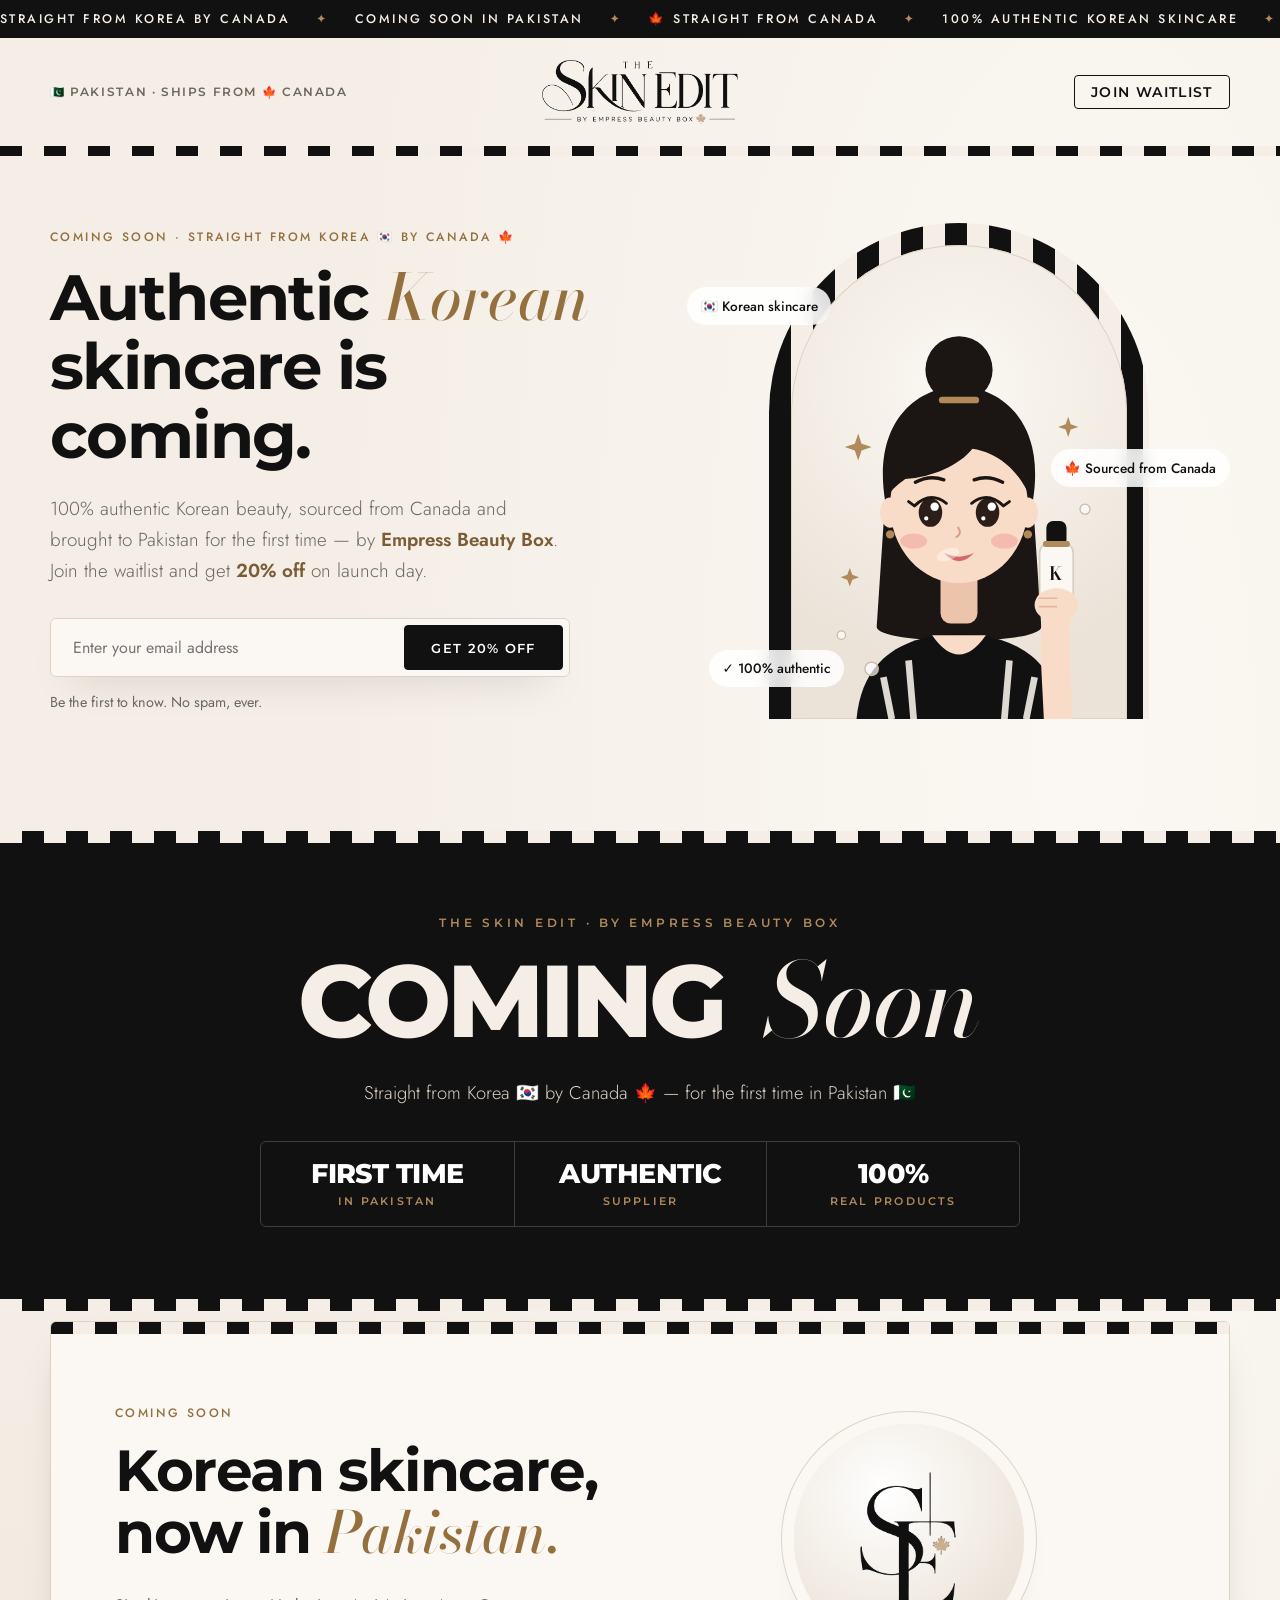
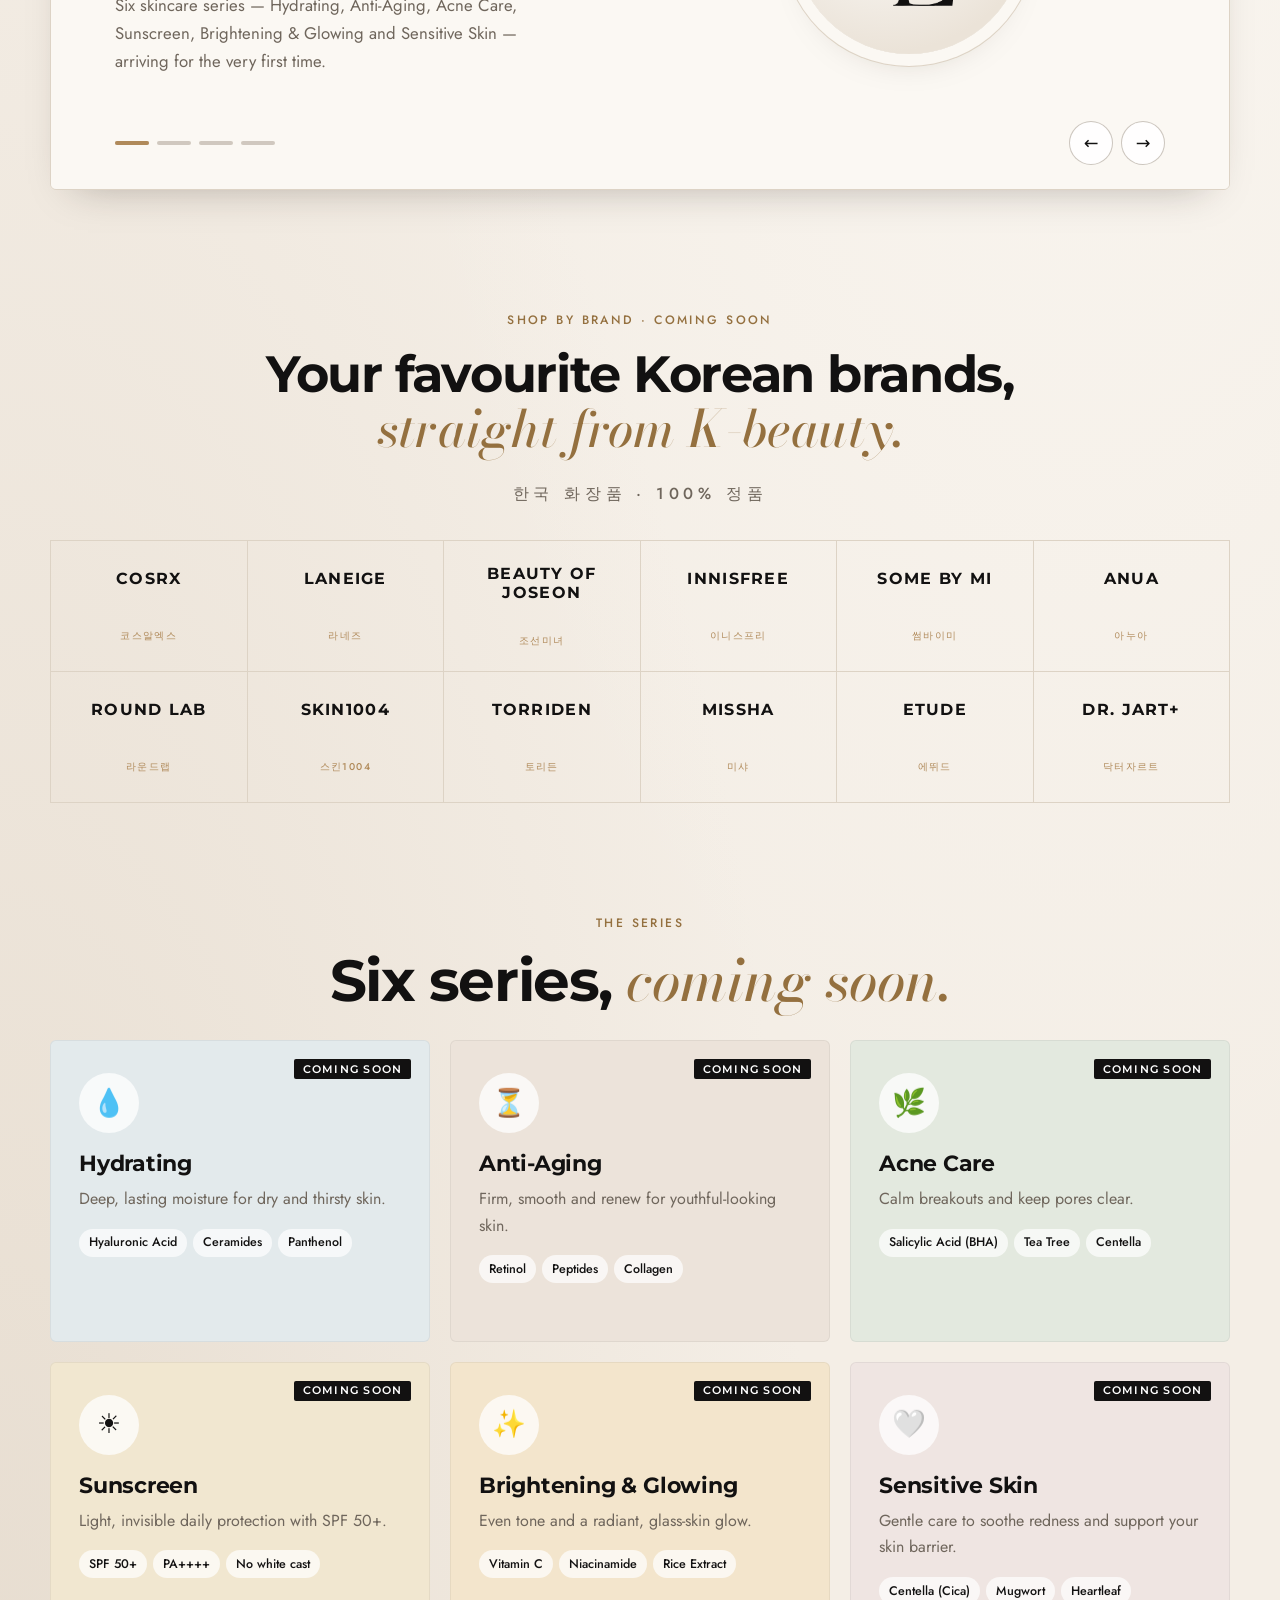
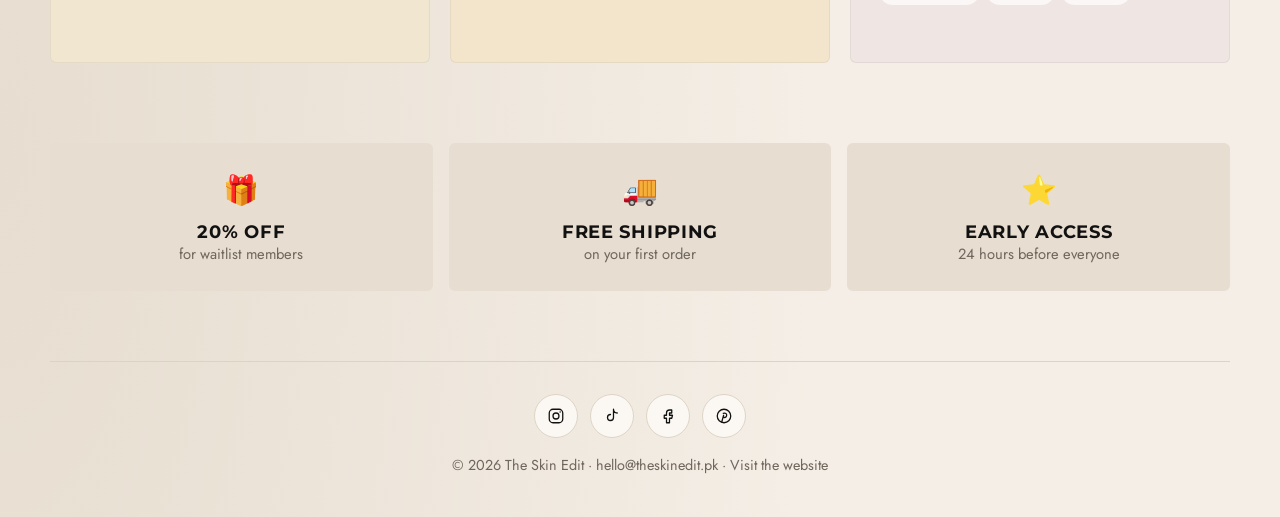
==== commit 4db11691: "Remove countdown timer and shrink Coming Soon banner Drop the countdown (markup, styles, script and " ====
--- a/coming-soon.html
+++ b/coming-soon.html
@@ -32,14 +32,6 @@
       <p class="eyebrow reveal">Coming soon · Straight from Korea 🇰🇷 by Canada 🍁</p>
       <h1 class="reveal">Authentic <em>Korean</em><br />skincare is coming.</h1>
       <p class="soon__sub reveal">100% authentic Korean beauty, sourced from Canada and brought to Pakistan for the first time — by <strong>Empress Beauty Box</strong>. Join the waitlist and get <strong>20% off</strong> on launch day.</p>
-
-      <div class="countdown reveal" id="countdown" aria-label="Time until launch">
-        <div class="countdown__box"><strong id="cd-days">00</strong><span>Days</span></div>
-        <div class="countdown__box"><strong id="cd-hours">00</strong><span>Hours</span></div>
-        <div class="countdown__box"><strong id="cd-mins">00</strong><span>Minutes</span></div>
-        <div class="countdown__box"><strong id="cd-secs">00</strong><span>Seconds</span></div>
-      </div>
-      <p class="countdown__live" id="launched" hidden>✨ We're live! <a href="index.html">Shop now →</a></p>
 
       <form class="subscribe reveal" id="waitlist" novalidate>
         <label for="waitEmail" class="sr-only">Email address</label>
--- a/styles.css
+++ b/styles.css
@@ -221,24 +221,25 @@
 
 /* Big "Coming soon" banner */
 .big-soon { background: var(--text); color: #f4eee6; text-align: center; overflow: hidden; }
-.big-soon__stripes { height: 18px; background: repeating-linear-gradient(90deg, #f4eee6 0 22px, var(--text) 22px 44px); }
-.big-soon__inner { padding: clamp(56px, 9vw, 110px) 0; }
+.big-soon__stripes { height: 12px; background: repeating-linear-gradient(90deg, #f4eee6 0 22px, var(--text) 22px 44px); }
+.big-soon__inner { padding: clamp(44px, 6vw, 72px) 0; }
 .big-soon__kicker { font: 600 0.78rem var(--display); letter-spacing: 0.3em; text-transform: uppercase; color: var(--gold); margin-bottom: 1.2rem; }
 .big-soon__title {
-  font: 800 clamp(3.6rem, 15vw, 13rem) / 0.9 var(--display); letter-spacing: -0.04em; text-transform: uppercase; margin: 0 0 0.25em;
+  font: 800 clamp(2.6rem, 8vw, 6.4rem) / 1 var(--display); letter-spacing: -0.04em; text-transform: uppercase; margin: 0 0 0.25em;
   background: linear-gradient(100deg, #f4eee6 0 40%, #e9cf9f 48%, #fff 50%, #e9cf9f 52%, #f4eee6 60% 100%);
   background-size: 300% 100%; -webkit-background-clip: text; background-clip: text; color: transparent;
   animation: shine 5s linear infinite;
 }
 .big-soon__title span { display: inline-block; }
+.big-soon__title span:first-child { margin-right: 0.15em; }
 .big-soon__title span:last-child { font-family: var(--serif); font-style: italic; font-weight: 500; letter-spacing: 0; text-transform: none; }
 @keyframes shine { from { background-position: 100% 0; } to { background-position: -50% 0; } }
-.big-soon__line { font-size: clamp(1rem, 2vw, 1.3rem); font-weight: 300; color: #d8cdc0; margin-bottom: 2.6rem; }
-.big-soon__stats { display: grid; grid-template-columns: repeat(3, minmax(0, 1fr)); max-width: 900px; margin: 0 auto; border: 1px solid rgba(244, 238, 230, 0.2); border-radius: var(--radius); }
-.big-soon__stats div { padding: 26px 16px; }
+.big-soon__line { font-size: clamp(0.95rem, 1.6vw, 1.15rem); font-weight: 300; color: #d8cdc0; margin-bottom: 2rem; }
+.big-soon__stats { display: grid; grid-template-columns: repeat(3, minmax(0, 1fr)); max-width: 760px; margin: 0 auto; border: 1px solid rgba(244, 238, 230, 0.2); border-radius: var(--radius); }
+.big-soon__stats div { padding: 18px 14px; }
 .big-soon__stats div + div { border-left: 1px solid rgba(244, 238, 230, 0.2); }
-.big-soon__stats strong { display: block; font: 800 clamp(1.5rem, 3.6vw, 2.6rem) / 1.05 var(--display); text-transform: uppercase; letter-spacing: -0.02em; color: #fff; }
-.big-soon__stats span { display: block; margin-top: 0.4rem; font: 600 0.78rem var(--display); letter-spacing: 0.2em; text-transform: uppercase; color: var(--gold); }
+.big-soon__stats strong { display: block; font: 800 clamp(1.15rem, 2.4vw, 1.7rem) / 1.05 var(--display); text-transform: uppercase; letter-spacing: -0.02em; color: #fff; }
+.big-soon__stats span { display: block; margin-top: 0.35rem; font: 600 0.7rem var(--display); letter-spacing: 0.2em; text-transform: uppercase; color: var(--gold); }
 @media (max-width: 600px) {
   .big-soon__stats { grid-template-columns: minmax(0, 1fr); }
   .big-soon__stats div + div { border-left: 0; border-top: 1px solid rgba(244, 238, 230, 0.2); }
--- a/coming-soon.css
+++ b/coming-soon.css
@@ -31,17 +31,7 @@
 .soon__sub { color: var(--muted); font-size: clamp(1.02rem, 1.6vw, 1.18rem); font-weight: 300; max-width: 520px; }
 .soon__sub strong { color: var(--rose-dark); font-weight: 600; }
 
-/* Countdown */
-.countdown { display: grid; grid-template-columns: repeat(4, minmax(0, 1fr)); gap: clamp(8px, 1.6vw, 14px); margin: 2rem 0; max-width: 520px; }
-.countdown__box { padding: clamp(12px, 2.4vw, 22px) 4px; text-align: center; border-radius: 6px; background: var(--surface); border: 1px solid var(--border); box-shadow: var(--shadow); }
-.countdown__box strong { display: block; font: 700 clamp(1.8rem, 4.6vw, 2.9rem) / 1 var(--display); font-variant-numeric: tabular-nums; color: var(--text); }
-.countdown__box span { display: block; margin-top: 0.4rem; font: 600 clamp(0.6rem, 1.4vw, 0.72rem) var(--display); text-transform: uppercase; letter-spacing: 0.16em; color: var(--muted); }
-.countdown__box strong.tick { animation: tick 0.45s var(--ease); }
-@keyframes tick { from { transform: translateY(-6px); opacity: 0.3; } }
-.countdown__live { font: 700 1.4rem var(--display); margin: 2rem 0; }
-.countdown__live a { color: var(--rose); }
-
-.soon .subscribe { max-width: 520px; }
+.soon .subscribe { max-width: 520px; margin-top: 2rem; }
 .soon__status { margin: 0.9rem 0 0; font-size: 0.9rem; color: var(--muted); min-height: 1.4em; }
 .soon__status strong { color: var(--text); }
 .soon__status.is-success { color: var(--rose-dark); }
@@ -193,7 +183,7 @@
 
 @media (max-width: 960px) {
   .soon__main { grid-template-columns: minmax(0, 1fr); text-align: center; }
-  .soon__sub, .countdown, .soon .subscribe { margin-inline: auto; }
+  .soon__sub, .soon .subscribe { margin-inline: auto; }
   .soon__art { height: 420px; order: -1; }
 }
 @media (max-width: 560px) {
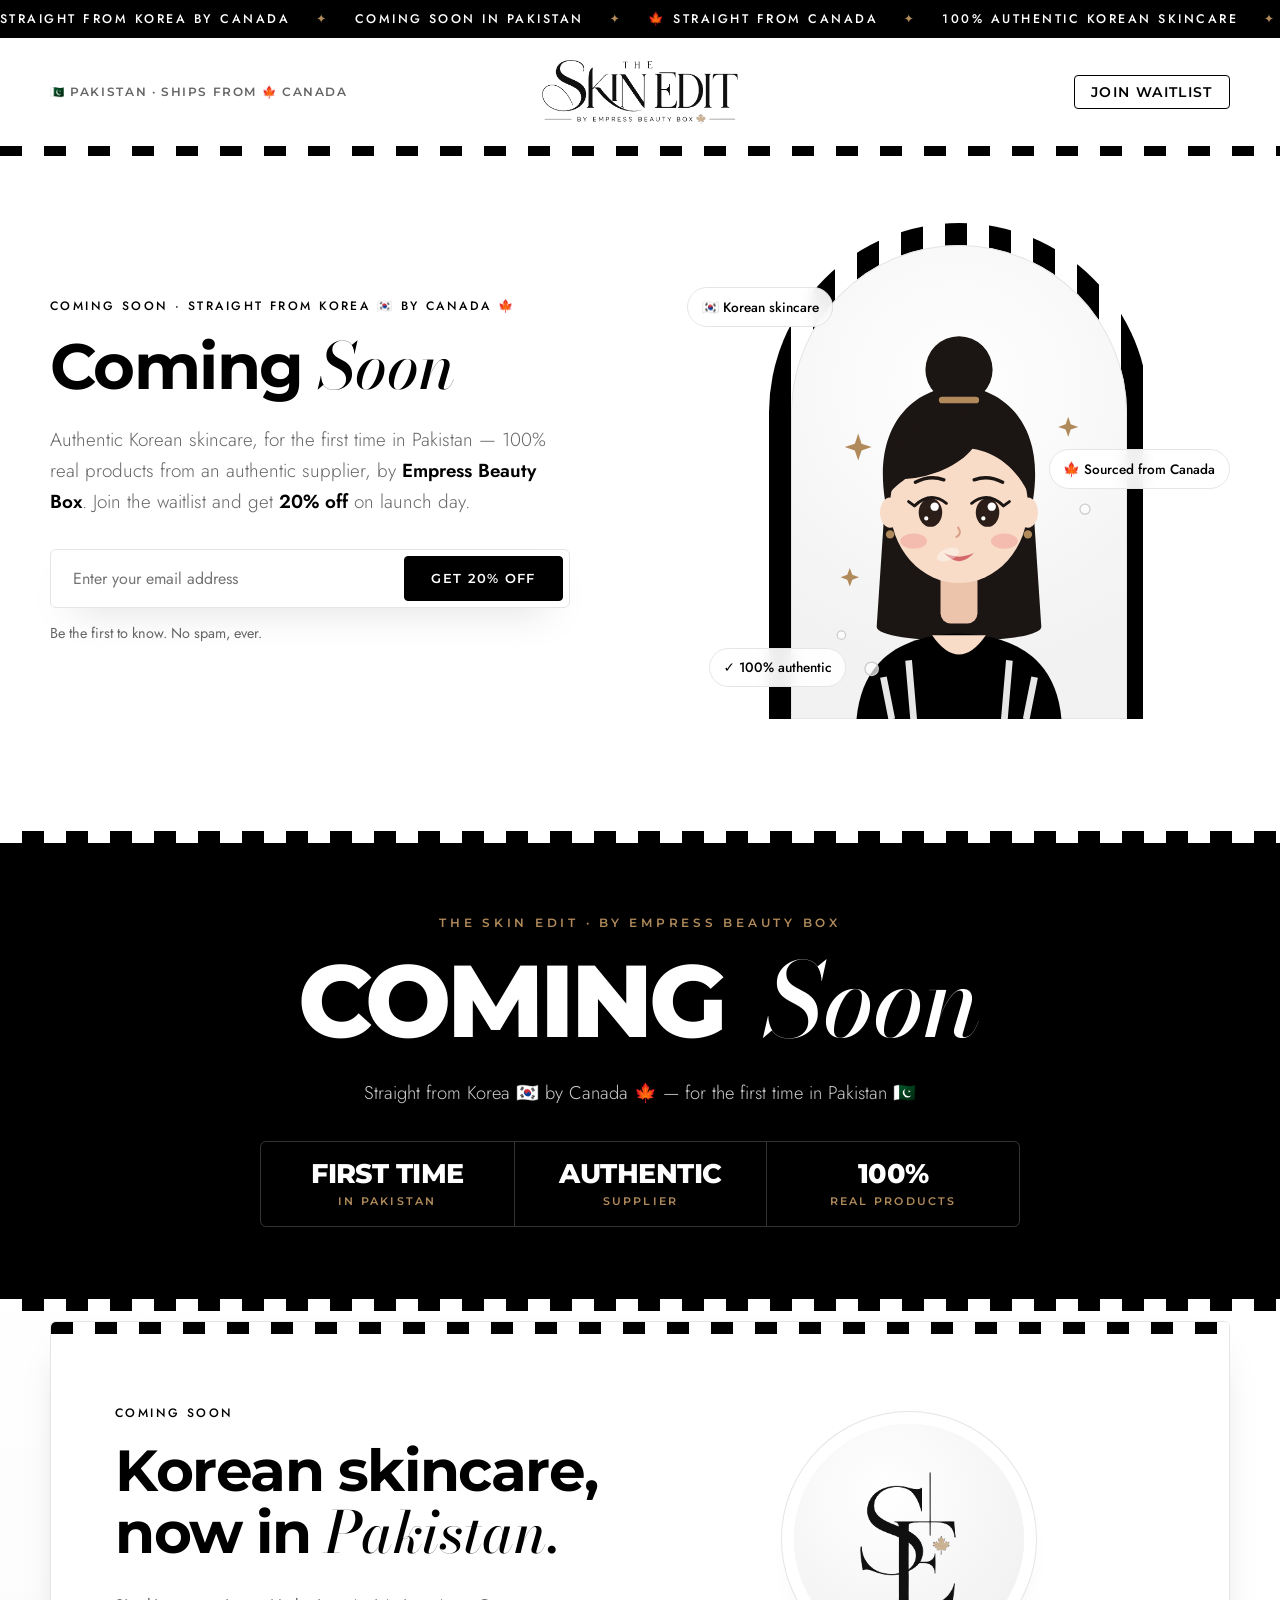
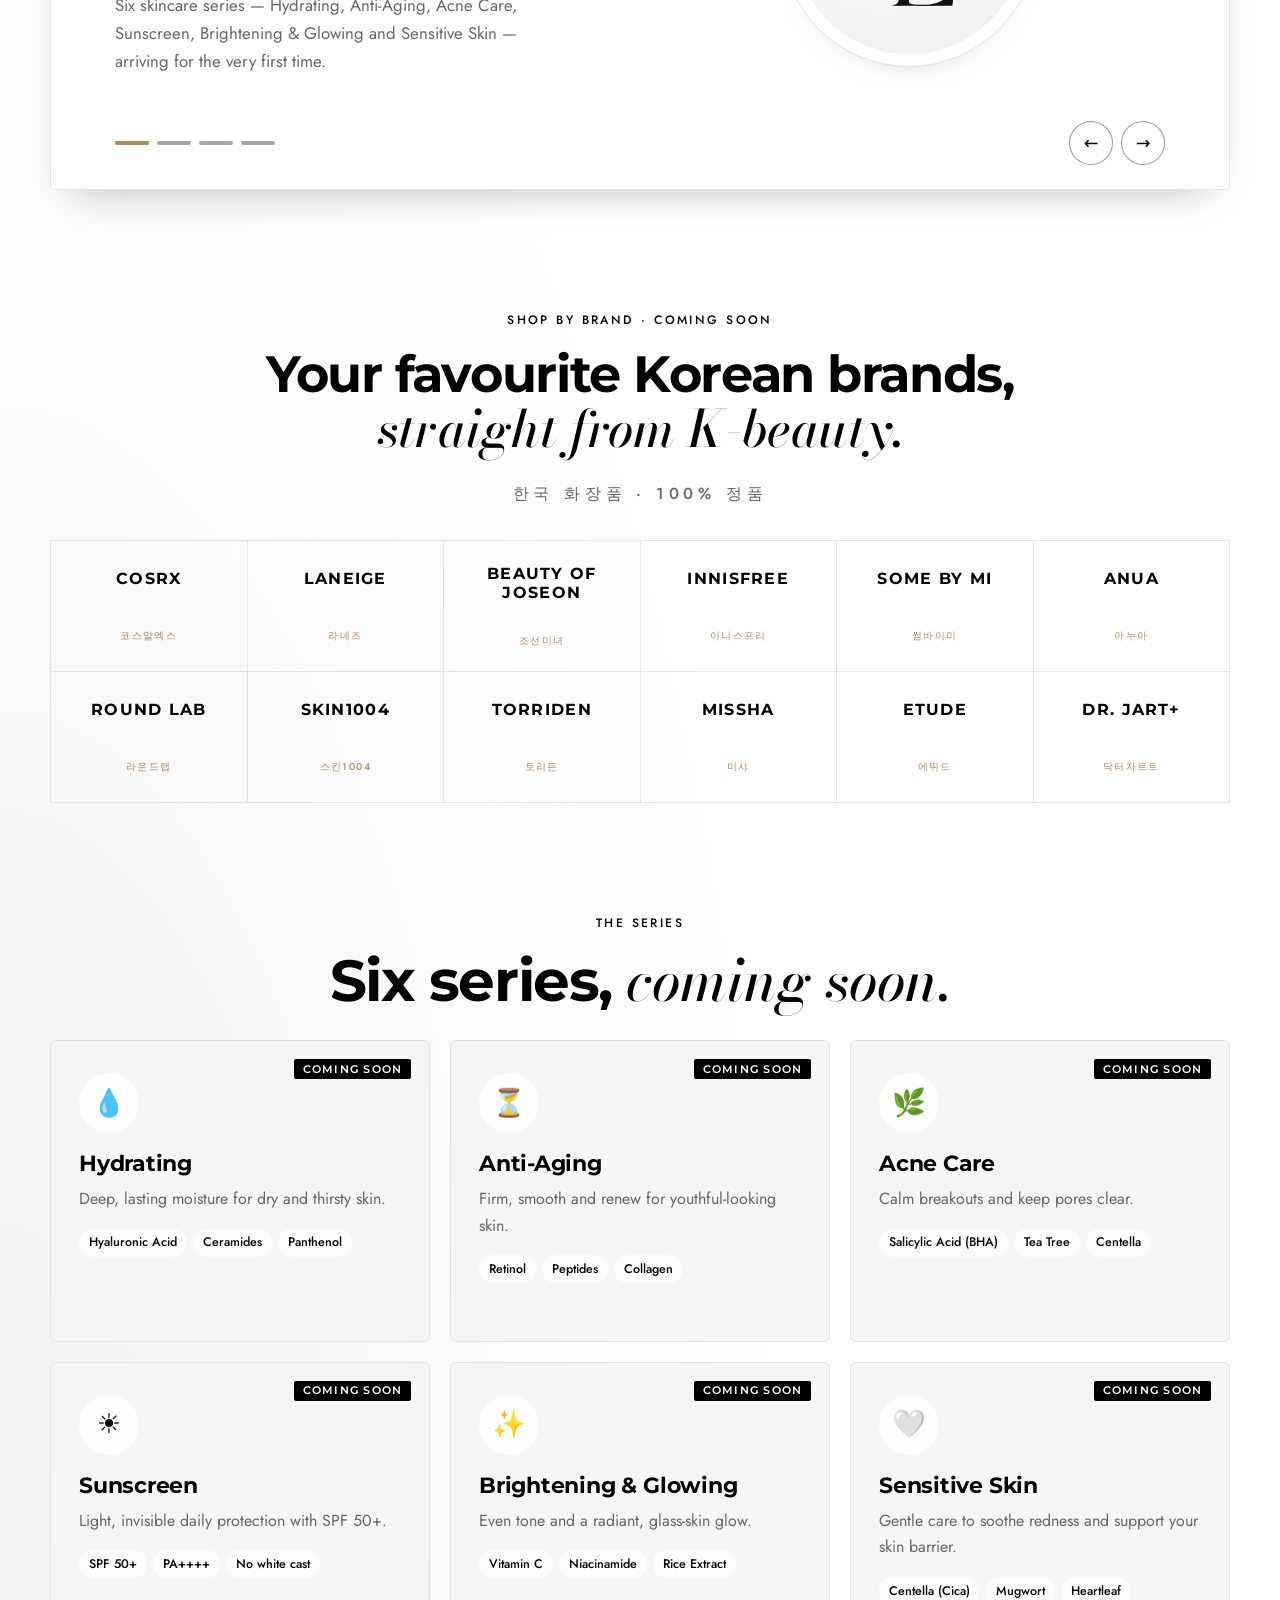
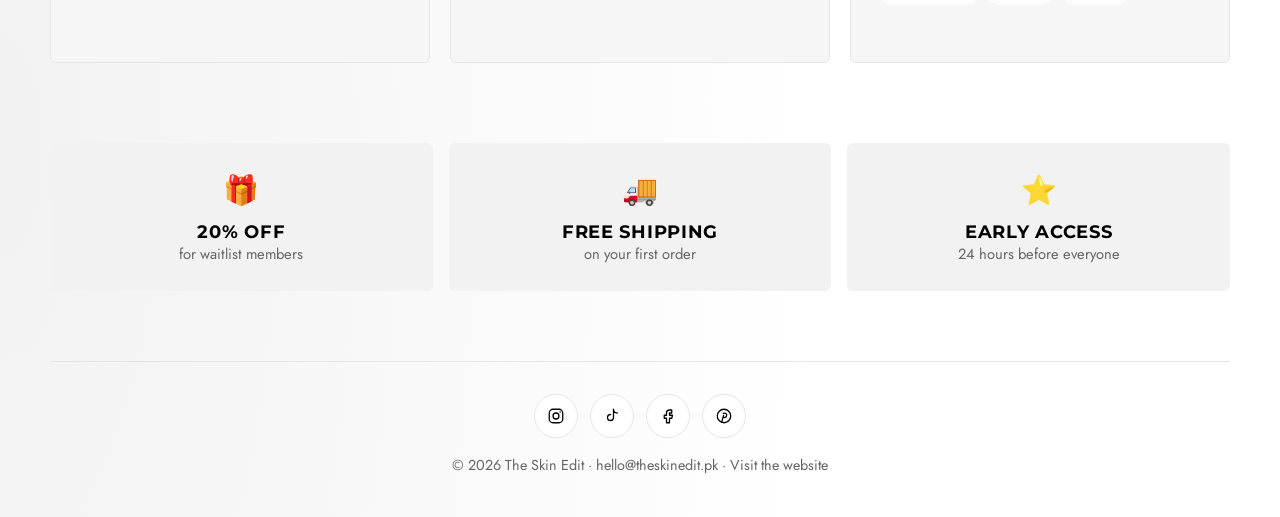
==== commit c86b74ba: "Open main page with Coming Soon hero; Sephora-style black and white - Main page now starts with the " ====
--- a/coming-soon.html
+++ b/coming-soon.html
@@ -5,7 +5,7 @@
   <meta name="viewport" content="width=device-width, initial-scale=1" />
   <title>The Skin Edit — Coming Soon</title>
   <meta name="description" content="Clean skincare for your natural glow is almost here. Join the waitlist for 20% off at launch." />
-  <meta name="theme-color" content="#f4eee6" />
+  <meta name="theme-color" content="#ffffff" />
   <link rel="preconnect" href="https://fonts.googleapis.com" />
   <link rel="preconnect" href="https://fonts.gstatic.com" crossorigin />
   <link href="https://fonts.googleapis.com/css2?family=Bodoni+Moda:ital,opsz,wght@0,6..96,400..700;1,6..96,400..600&family=Montserrat:wght@500;600;700;800&family=Jost:wght@300;400;500;600&display=swap" rel="stylesheet" />
@@ -30,8 +30,8 @@
   <main class="soon__main container">
     <div class="soon__text">
       <p class="eyebrow reveal">Coming soon · Straight from Korea 🇰🇷 by Canada 🍁</p>
-      <h1 class="reveal">Authentic <em>Korean</em><br />skincare is coming.</h1>
-      <p class="soon__sub reveal">100% authentic Korean beauty, sourced from Canada and brought to Pakistan for the first time — by <strong>Empress Beauty Box</strong>. Join the waitlist and get <strong>20% off</strong> on launch day.</p>
+      <h1 class="reveal">Coming <em>Soon</em></h1>
+      <p class="soon__sub reveal">Authentic Korean skincare, for the first time in Pakistan — 100% real products from an authentic supplier, by <strong>Empress Beauty Box</strong>. Join the waitlist and get <strong>20% off</strong> on launch day.</p>
 
       <form class="subscribe reveal" id="waitlist" novalidate>
         <label for="waitEmail" class="sr-only">Email address</label>
@@ -75,16 +75,6 @@
             <path class="g-mouth" d="M182 282 Q200 302 218 282 Q200 291 182 282 Z" />
             <ellipse class="g-glow" cx="238" cy="196" rx="14" ry="7" transform="rotate(-20 238 196)" />
           </g>
-          <!-- hand holding a serum -->
-          <g class="g-hand">
-            <path class="g-arm" d="M318 480 C316 430 312 392 316 360" />
-            <rect class="g-bottle" x="296" y="270" width="40" height="76" rx="12" />
-            <rect class="g-cap" x="304" y="244" width="24" height="30" rx="8" />
-            <rect class="g-gold" x="300" y="268" width="32" height="7" rx="3" />
-            <text class="g-label" x="316" y="314" text-anchor="middle">K</text>
-            <ellipse class="g-skin" cx="316" cy="344" rx="26" ry="20" />
-            <path class="g-finger" d="M296 336 h20 M296 346 h20" />
-          </g>
           <!-- sparkles + bubbles -->
           <path class="g-gold g-spark" d="M80 140 l4 12 12 4 -12 4 -4 12 -4 -12 -12 -4 12 -4z" />
           <path class="g-gold g-spark g-spark--2" d="M330 120 l3 9 9 3 -9 3 -3 9 -3 -9 -9 -3 9 -3z" />
@@ -94,9 +84,9 @@
           <circle class="g-bubble g-bubble--3" cx="60" cy="380" r="5" />
         </svg>
       </div>
-      <div class="float-tag soon__tag1">🇰🇷 Korean skincare</div>
-      <div class="float-tag soon__tag2">🍁 Sourced from Canada</div>
-      <div class="float-tag soon__tag3">✓ 100% authentic</div>
+      <div class="float-tag float-tag--1">🇰🇷 Korean skincare</div>
+      <div class="float-tag float-tag--2">🍁 Sourced from Canada</div>
+      <div class="float-tag float-tag--3">✓ 100% authentic</div>
     </div>
   </main>
 
--- a/styles.css
+++ b/styles.css
@@ -1,21 +1,21 @@
 :root {
-  --bg: #f4eee6;
-  --bg-2: #ebe3d8;
-  --rose-bg: #e7ddd0;
-  --surface: #fbf8f3;
-  --border: #ddd3c5;
-  --text: #121111;
-  --muted: #6f665c;
-  --blush: #c9b9a6;
-  --rose: #94703f;
-  --rose-dark: #7a5c36;
-  --sage: #8a8070;
+  --bg: #ffffff;
+  --bg-2: #f2f2f2;
+  --rose-bg: #f2f2f2;
+  --surface: #ffffff;
+  --border: #e5e5e5;
+  --text: #000000;
+  --muted: #666666;
+  --blush: #cccccc;
+  --rose: #000000;
+  --rose-dark: #000000;
+  --sage: #000000;
   --gold: #b08a5a;
   --radius: 6px;
-  --shadow: 0 18px 40px -24px rgba(40, 30, 20, 0.35);
+  --shadow: 0 18px 40px -24px rgba(0, 0, 0, 0.35);
   --ease: cubic-bezier(0.22, 1, 0.36, 1);
   --serif: "Bodoni Moda", Didot, Georgia, serif;
-  --stripes: repeating-linear-gradient(90deg, #121111 0 22px, #f4eee6 22px 44px);
+  --stripes: repeating-linear-gradient(90deg, #000000 0 22px, #ffffff 22px 44px);
   --display: "Montserrat", "Helvetica Neue", Arial, sans-serif;
   --sans: "Jost", system-ui, sans-serif;
 }
@@ -59,9 +59,9 @@
 .btn--block { width: 100%; }
 
 /* Announcement + nav */
-.announce { background: var(--text); color: #f4ece4; text-align: center; font-size: 0.82rem; letter-spacing: 0.04em; padding: 9px 16px; }
+.announce { background: var(--text); color: #ffffff; text-align: center; font-size: 0.82rem; letter-spacing: 0.04em; padding: 9px 16px; }
 .announce a { color: #fff; text-decoration: underline; }
-.nav { border-bottom: 1px solid var(--border) !important; position: sticky; top: 0; z-index: 50; background: rgba(251, 247, 243, 0.85); backdrop-filter: blur(14px); -webkit-backdrop-filter: blur(14px); border-bottom: 1px solid transparent; transition: border-color 0.3s; }
+.nav { border-bottom: 1px solid var(--border) !important; position: sticky; top: 0; z-index: 50; background: rgba(255, 255, 255, 0.92); backdrop-filter: blur(14px); -webkit-backdrop-filter: blur(14px); border-bottom: 1px solid transparent; transition: border-color 0.3s; }
 .nav.is-scrolled { border-color: var(--border); }
 .nav__inner { display: flex; align-items: center; justify-content: space-between; height: 72px; }
 .nav__links { display: flex; gap: 2.2rem; font-size: 0.95rem; }
@@ -97,13 +97,12 @@
 
 .hero__art { position: relative; height: 540px; display: grid; place-items: center; }
 .arch { position: absolute; bottom: 4%; width: min(380px, 84%); height: 92%; border-radius: 999px 999px 0 0; }
-.arch__inner { position: absolute; bottom: 4%; width: calc(min(380px, 84%) - 44px); height: calc(92% - 22px); border-radius: 999px 999px 0 0; background: radial-gradient(circle at 50% 30%, #fbf8f3, #ebe3d8 75%); overflow: hidden; display: flex; align-items: flex-end; justify-content: center; box-shadow: inset 0 0 0 1px var(--border); }
-.hero__mono { width: 46%; height: auto; margin: auto; animation: bob 6s ease-in-out infinite; }
+.arch__inner { position: absolute; bottom: 4%; width: calc(min(380px, 84%) - 44px); height: calc(92% - 22px); border-radius: 999px 999px 0 0; background: radial-gradient(circle at 50% 30%, #ffffff, #f2f2f2 75%); overflow: hidden; display: flex; align-items: flex-end; justify-content: center; box-shadow: inset 0 0 0 1px var(--border); }
 @keyframes bob { 50% { translate: 0 -12px; } }
-.float-tag { position: absolute; z-index: 3; padding: 0.55em 1em; border-radius: 999px; background: rgba(255, 255, 255, 0.85); backdrop-filter: blur(8px); box-shadow: var(--shadow); font-size: 0.85rem; font-weight: 500; white-space: nowrap; animation: bob 7s ease-in-out infinite; }
-.float-tag--1 { top: 12%; left: 2%; }
-.float-tag--2 { top: 24%; right: 0; animation-delay: -3s; }
-.float-tag--3 { bottom: 4%; left: 30%; animation-delay: -5s; }
+.float-tag { position: absolute; z-index: 3; padding: 0.55em 1em; border-radius: 999px; border: 1px solid var(--border); background: rgba(255, 255, 255, 0.92); backdrop-filter: blur(8px); box-shadow: var(--shadow); font-size: 0.85rem; font-weight: 500; white-space: nowrap; animation: bob 7s ease-in-out infinite; }
+.float-tag--1 { top: 16%; left: 0; }
+.float-tag--2 { top: 46%; right: 0; animation-delay: -3s; }
+.float-tag--3 { bottom: 10%; left: 4%; animation-delay: -5s; }
 @media (max-width: 900px) {
   .hero__grid { grid-template-columns: minmax(0, 1fr); }
   .hero__art { height: 420px; }
@@ -112,6 +111,44 @@
   .hero__art { height: 360px; }
   .float-tag { font-size: 0.75rem; }
 }
+
+/* Animated girl illustration */
+.girl { width: 100%; height: auto; overflow: visible; }
+
+/* Animated girl */
+.girl * { transform-box: fill-box; }
+.g-hair { fill: #1b1513; }
+.g-skin { fill: #f8dcc8; }
+.g-skin-dark { fill: #ecc3ab; }
+.g-top { fill: var(--text); }
+.g-stripe { stroke: #ffffff; stroke-width: 8; opacity: 0.9; }
+.g-gold { fill: var(--gold); }
+.g-strand { fill: none; stroke: #1b1513; stroke-width: 12; stroke-linecap: round; transform-origin: top center; animation: sway 3.2s ease-in-out infinite alternate; }
+.g-strand--r { animation-delay: -1.6s; }
+.g-brow { fill: none; stroke: #1b1513; stroke-width: 4; stroke-linecap: round; }
+.g-iris { fill: #2b1d18; }
+.g-shine { fill: #fff; }
+.g-eye { transform-origin: center; animation: blink 4.8s infinite; }
+.g-lash { fill: none; stroke: #1b1513; stroke-width: 3.5; stroke-linecap: round; }
+.g-blush { fill: #f0a39b; opacity: 0.55; animation: blush 4s ease-in-out infinite; }
+.g-nose { fill: none; stroke: #d8a088; stroke-width: 2.5; stroke-linecap: round; }
+.g-mouth { fill: #d4676a; }
+.g-glow { fill: #fff; opacity: 0.4; }
+.g-head { transform-box: view-box; transform-origin: 200px 330px; animation: headTilt 6s ease-in-out infinite; }
+.g-bun { transform-box: view-box; transform-origin: 200px 330px; animation: headTilt 6s ease-in-out infinite; }
+.g-earring { transform-origin: top center; animation: sway 2.4s ease-in-out infinite alternate; }
+.g-spark { transform-origin: center; animation: twinkle 2.2s ease-in-out infinite; }
+.g-spark--2 { animation-delay: -0.8s; }
+.g-spark--3 { animation-delay: -1.5s; }
+.g-bubble { fill: rgba(255, 255, 255, 0.7); stroke: var(--blush); stroke-width: 1.5; animation: rise 5s ease-in infinite; }
+.g-bubble--2 { animation-delay: -2s; }
+.g-bubble--3 { animation-delay: -3.5s; }
+@keyframes headTilt { 0%, 100% { transform: rotate(-3deg); } 50% { transform: rotate(3deg); } }
+@keyframes blink { 0%, 90%, 100% { transform: scaleY(1); } 94% { transform: scaleY(0.1); } }
+@keyframes sway { from { transform: rotate(-5deg); } to { transform: rotate(5deg); } }
+@keyframes blush { 50% { opacity: 0.8; } }
+@keyframes twinkle { 0%, 100% { transform: scale(0.6); opacity: 0.5; } 50% { transform: scale(1.15); opacity: 1; } }
+@keyframes rise { 0% { transform: translateY(0); opacity: 0; } 20% { opacity: 1; } 100% { transform: translateY(-160px); opacity: 0; } }
 
 /* Marquee */
 .marquee { background: var(--text); color: var(--bg); padding: 18px 0; overflow: hidden; }
@@ -134,7 +171,7 @@
 
 /* Series */
 .series { display: grid; grid-template-columns: repeat(3, minmax(0, 1fr)); gap: 20px; }
-.series__card { position: relative; display: flex; flex-direction: column; padding: 32px 28px; border-radius: var(--radius); background: var(--tint); border: 1px solid rgba(18, 17, 17, 0.06); transition: transform 0.4s var(--ease), box-shadow 0.4s; }
+.series__card { position: relative; display: flex; flex-direction: column; padding: 32px 28px; border-radius: var(--radius); background: #f6f6f6; border: 1px solid var(--border); transition: transform 0.4s var(--ease), box-shadow 0.4s; }
 .series__card:hover { transform: translateY(-6px); box-shadow: var(--shadow); }
 .series__icon { width: 60px; height: 60px; display: grid; place-items: center; border-radius: 50%; background: rgba(255, 255, 255, 0.75); font-size: 1.7rem; margin-bottom: 1.2rem; }
 .series__card h3 { font-size: 1.35rem; }
@@ -163,21 +200,14 @@
 .step__num { display: block; font: 500 italic 2.6rem/1 var(--serif); color: var(--rose); margin-bottom: 0.8rem; }
 .step p { color: var(--muted); margin: 0; }
 
-/* Glow Club */
-.club { display: grid; grid-template-columns: 1.1fr 1fr; gap: 24px 48px; align-items: center; padding: clamp(28px, 5vw, 60px); border-radius: 32px; background: radial-gradient(circle at 90% 10%, rgba(255,255,255,0.7), transparent 40%), var(--stripes); }
-.club > div { background: #fff; padding: 24px; border-radius: 6px; }
-.club h2 { font-size: clamp(1.8rem, 3.6vw, 2.6rem); }
-.club p { margin: 0; }
-.subscribe { display: flex; gap: 8px; padding: 6px; border-radius: 6px; border: 1px solid var(--border); background: var(--surface); box-shadow: var(--shadow); }
+/* Email signup */
+.subscribe { display: flex; gap: 8px; max-width: 520px; padding: 6px; border-radius: 6px; border: 1px solid var(--border); background: var(--surface); box-shadow: var(--shadow); }
+.hero .subscribe { margin-top: 2rem; }
 .subscribe input { flex: 1; min-width: 0; border: 0; outline: none; background: transparent; font: 400 1rem var(--sans); padding: 0 1rem; color: var(--text); }
 .subscribe.is-invalid { box-shadow: 0 0 0 2px var(--rose); }
-.form-status { grid-column: 2; margin: 0; min-height: 1.4em; font-size: 0.9rem; color: var(--rose-dark); }
-@media (max-width: 860px) {
-  .club { grid-template-columns: 1fr; }
-  .form-status { grid-column: 1; }
-}
+.form-status { margin: 0.9rem 0 0; min-height: 1.4em; font-size: 0.9rem; color: var(--muted); }
 @media (max-width: 480px) {
-  .subscribe { flex-direction: column; border-radius: 20px; }
+  .subscribe { flex-direction: column; }
   .subscribe input { padding: 0.9rem 1rem; }
 }
 
@@ -190,11 +220,11 @@
 .faq details p { color: var(--muted); padding-bottom: 1.4rem; margin: 0; }
 
 /* Footer */
-.footer { background: var(--text); color: #e9dfd6; padding: 64px 0 28px; }
-.footer .muted { color: #b3a49a; }
+.footer { background: var(--text); color: #e6e6e6; padding: 64px 0 28px; }
+.footer .muted { color: #999999; }
 .footer__grid { display: grid; grid-template-columns: 2fr 1fr 1fr 1fr; gap: 32px; }
 .footer__grid h4 { font: 500 0.8rem var(--sans); text-transform: uppercase; letter-spacing: 0.18em; color: var(--blush); margin-bottom: 1rem; }
-.footer__grid > div > a:not(.brand) { display: block; padding: 0.25rem 0; color: #cfc2b8; font-size: 0.95rem; }
+.footer__grid > div > a:not(.brand) { display: block; padding: 0.25rem 0; color: #cccccc; font-size: 0.95rem; }
 .footer__grid a:hover { color: #fff; }
 .footer .brand { margin-bottom: 1rem; }
 .footer__bottom { margin-top: 48px; padding-top: 24px; border-top: 1px solid rgba(255,255,255,0.1); font-size: 0.85rem; }
@@ -220,13 +250,13 @@
 @media (max-width: 480px) { .brand-img img { height: 42px; } }
 
 /* Big "Coming soon" banner */
-.big-soon { background: var(--text); color: #f4eee6; text-align: center; overflow: hidden; }
-.big-soon__stripes { height: 12px; background: repeating-linear-gradient(90deg, #f4eee6 0 22px, var(--text) 22px 44px); }
+.big-soon { background: var(--text); color: #ffffff; text-align: center; overflow: hidden; }
+.big-soon__stripes { height: 12px; background: repeating-linear-gradient(90deg, #ffffff 0 22px, var(--text) 22px 44px); }
 .big-soon__inner { padding: clamp(44px, 6vw, 72px) 0; }
 .big-soon__kicker { font: 600 0.78rem var(--display); letter-spacing: 0.3em; text-transform: uppercase; color: var(--gold); margin-bottom: 1.2rem; }
 .big-soon__title {
   font: 800 clamp(2.6rem, 8vw, 6.4rem) / 1 var(--display); letter-spacing: -0.04em; text-transform: uppercase; margin: 0 0 0.25em;
-  background: linear-gradient(100deg, #f4eee6 0 40%, #e9cf9f 48%, #fff 50%, #e9cf9f 52%, #f4eee6 60% 100%);
+  background: linear-gradient(100deg, #ffffff 0 40%, #a8a8a8 48%, #fff 50%, #a8a8a8 52%, #ffffff 60% 100%);
   background-size: 300% 100%; -webkit-background-clip: text; background-clip: text; color: transparent;
   animation: shine 5s linear infinite;
 }
@@ -234,13 +264,13 @@
 .big-soon__title span:first-child { margin-right: 0.15em; }
 .big-soon__title span:last-child { font-family: var(--serif); font-style: italic; font-weight: 500; letter-spacing: 0; text-transform: none; }
 @keyframes shine { from { background-position: 100% 0; } to { background-position: -50% 0; } }
-.big-soon__line { font-size: clamp(0.95rem, 1.6vw, 1.15rem); font-weight: 300; color: #d8cdc0; margin-bottom: 2rem; }
-.big-soon__stats { display: grid; grid-template-columns: repeat(3, minmax(0, 1fr)); max-width: 760px; margin: 0 auto; border: 1px solid rgba(244, 238, 230, 0.2); border-radius: var(--radius); }
+.big-soon__line { font-size: clamp(0.95rem, 1.6vw, 1.15rem); font-weight: 300; color: #cccccc; margin-bottom: 2rem; }
+.big-soon__stats { display: grid; grid-template-columns: repeat(3, minmax(0, 1fr)); max-width: 760px; margin: 0 auto; border: 1px solid rgba(255, 255, 255, 0.2); border-radius: var(--radius); }
 .big-soon__stats div { padding: 18px 14px; }
-.big-soon__stats div + div { border-left: 1px solid rgba(244, 238, 230, 0.2); }
+.big-soon__stats div + div { border-left: 1px solid rgba(255, 255, 255, 0.2); }
 .big-soon__stats strong { display: block; font: 800 clamp(1.15rem, 2.4vw, 1.7rem) / 1.05 var(--display); text-transform: uppercase; letter-spacing: -0.02em; color: #fff; }
 .big-soon__stats span { display: block; margin-top: 0.35rem; font: 600 0.7rem var(--display); letter-spacing: 0.2em; text-transform: uppercase; color: var(--gold); }
 @media (max-width: 600px) {
   .big-soon__stats { grid-template-columns: minmax(0, 1fr); }
-  .big-soon__stats div + div { border-left: 0; border-top: 1px solid rgba(244, 238, 230, 0.2); }
-}
+  .big-soon__stats div + div { border-left: 0; border-top: 1px solid rgba(255, 255, 255, 0.2); }
+}
--- a/coming-soon.css
+++ b/coming-soon.css
@@ -1,7 +1,7 @@
 /* Coming Soon page — builds on the tokens and components in styles.css */
 .soon {
   min-height: 100vh;
-  background: radial-gradient(ellipse at 85% 20%, #fbf8f3 0%, transparent 50%), radial-gradient(ellipse at 0% 90%, #e7ddd0 0%, transparent 45%), var(--bg);
+  background: radial-gradient(ellipse at 85% 20%, #ffffff 0%, transparent 50%), radial-gradient(ellipse at 0% 90%, #f2f2f2 0%, transparent 45%), var(--bg);
   position: relative;
 }
 .soon > *:not(.petals) { position: relative; z-index: 1; }
@@ -39,53 +39,6 @@
 /* Hero art: striped arch + girl illustration */
 .soon__art { position: relative; height: 540px; display: grid; place-items: center; overflow: hidden; }
 .soon__art .arch__inner { display: flex; }
-.girl { width: 100%; height: auto; overflow: visible; }
-
-/* Animated girl */
-.girl * { transform-box: fill-box; }
-.g-hair { fill: #1b1513; }
-.g-skin { fill: #f8dcc8; }
-.g-skin-dark { fill: #ecc3ab; }
-.g-top { fill: var(--text); }
-.g-stripe { stroke: #f4eee6; stroke-width: 8; opacity: 0.9; }
-.g-gold { fill: var(--gold); }
-.g-strand { fill: none; stroke: #1b1513; stroke-width: 12; stroke-linecap: round; transform-origin: top center; animation: sway 3.2s ease-in-out infinite alternate; }
-.g-strand--r { animation-delay: -1.6s; }
-.g-brow { fill: none; stroke: #1b1513; stroke-width: 4; stroke-linecap: round; }
-.g-iris { fill: #2b1d18; }
-.g-shine { fill: #fff; }
-.g-eye { transform-origin: center; animation: blink 4.8s infinite; }
-.g-lash { fill: none; stroke: #1b1513; stroke-width: 3.5; stroke-linecap: round; }
-.g-blush { fill: #f0a39b; opacity: 0.55; animation: blush 4s ease-in-out infinite; }
-.g-nose { fill: none; stroke: #d8a088; stroke-width: 2.5; stroke-linecap: round; }
-.g-mouth { fill: #d4676a; }
-.g-glow { fill: #fff; opacity: 0.4; }
-.g-head { transform-box: view-box; transform-origin: 200px 330px; animation: headTilt 6s ease-in-out infinite; }
-.g-bun { transform-box: view-box; transform-origin: 200px 330px; animation: headTilt 6s ease-in-out infinite; }
-.g-earring { transform-origin: top center; animation: sway 2.4s ease-in-out infinite alternate; }
-.g-hand { transform-box: view-box; transform-origin: 318px 480px; animation: lift 4s ease-in-out infinite; }
-.g-arm { fill: none; stroke: #f8dcc8; stroke-width: 34; stroke-linecap: round; }
-.g-bottle { fill: #fbf8f3; stroke: #d9cdbd; stroke-width: 2; }
-.g-cap { fill: var(--text); }
-.g-label { font: 600 22px var(--serif); fill: var(--text); }
-.g-finger { stroke: #e6b59c; stroke-width: 2; stroke-linecap: round; }
-.g-spark { transform-origin: center; animation: twinkle 2.2s ease-in-out infinite; }
-.g-spark--2 { animation-delay: -0.8s; }
-.g-spark--3 { animation-delay: -1.5s; }
-.g-bubble { fill: rgba(255, 255, 255, 0.7); stroke: var(--blush); stroke-width: 1.5; animation: rise 5s ease-in infinite; }
-.g-bubble--2 { animation-delay: -2s; }
-.g-bubble--3 { animation-delay: -3.5s; }
-@keyframes headTilt { 0%, 100% { transform: rotate(-3deg); } 50% { transform: rotate(3deg); } }
-@keyframes blink { 0%, 90%, 100% { transform: scaleY(1); } 94% { transform: scaleY(0.1); } }
-@keyframes sway { from { transform: rotate(-5deg); } to { transform: rotate(5deg); } }
-@keyframes blush { 50% { opacity: 0.8; } }
-@keyframes lift { 0%, 100% { transform: rotate(0deg); } 50% { transform: rotate(-6deg) translateY(-6px); } }
-@keyframes twinkle { 0%, 100% { transform: scale(0.6); opacity: 0.5; } 50% { transform: scale(1.15); opacity: 1; } }
-@keyframes rise { 0% { transform: translateY(0); opacity: 0; } 20% { opacity: 1; } 100% { transform: translateY(-160px); opacity: 0; } }
-
-.soon__tag1 { top: 16%; left: 0; }
-.soon__tag2 { top: 46%; right: 0; animation-delay: -3s; }
-.soon__tag3 { bottom: 10%; left: 4%; animation-delay: -5s; }
 
 /* Sliding banner */
 .slider { padding: 10px 0 20px; }
@@ -94,18 +47,18 @@
 .slide {
   grid-area: 1 / 1; display: grid; grid-template-columns: minmax(0, 1fr) minmax(0, 1fr); align-items: center; gap: 24px;
   padding: clamp(36px, 5vw, 64px) clamp(24px, 5vw, 64px) clamp(80px, 8vw, 96px); min-height: 440px;
-  background: var(--slide-bg, #fbf8f3); color: var(--text);
+  background: var(--slide-bg, #ffffff); color: var(--text);
   opacity: 0; visibility: hidden; transform: translateX(80px);
   transition: opacity 0.7s var(--ease), transform 0.8s var(--ease), visibility 0s 0.8s;
 }
 .slide::before { content: ""; position: absolute; top: 0; left: 0; right: 0; height: 12px; background: var(--stripes); }
 .slide.is-active { opacity: 1; visibility: visible; transform: none; transition-delay: 0s; }
 .slide.is-prev { transform: translateX(-80px); }
-.slide--dark { --slide-bg: #121111; color: #f4eee6; }
+.slide--dark { --slide-bg: #000000; color: #ffffff; }
 .slide--dark .eyebrow, .slide--dark em { color: var(--gold); }
-.slide--dark p:not(.eyebrow) { color: #cfc4b8; }
-.slide--dark::before { background: repeating-linear-gradient(90deg, #f4eee6 0 22px, #121111 22px 44px); }
-.slide--taupe { --slide-bg: #e7ddd0; }
+.slide--dark p:not(.eyebrow) { color: #cccccc; }
+.slide--dark::before { background: repeating-linear-gradient(90deg, #ffffff 0 22px, #000000 22px 44px); }
+.slide--taupe { --slide-bg: #f2f2f2; }
 .slide h2 { font-size: clamp(2.1rem, 4.6vw, 3.6rem); }
 .slide__text p:not(.eyebrow) { color: var(--muted); font-size: 1.05rem; max-width: 440px; margin: 0; }
 .slide__text > * { transform: translateY(20px); opacity: 0; transition: transform 0.7s var(--ease), opacity 0.7s; }
@@ -116,10 +69,10 @@
 .slide__art > * { transform: scale(0.9); opacity: 0; transition: transform 0.8s var(--ease), opacity 0.8s; }
 .slide.is-active .slide__art > * { transform: none; opacity: 1; }
 .slide.is-active .slide__art .slide__leaf { opacity: 0.18; }
-.slide__mono { width: 230px; height: 230px; border-radius: 50%; display: grid; place-items: center; align-self: center; background: radial-gradient(circle at 40% 30%, #fff, #ebe3d8 75%); box-shadow: 0 0 0 12px #fbf8f3, 0 0 0 13px var(--border), var(--shadow); }
+.slide__mono { width: 230px; height: 230px; border-radius: 50%; display: grid; place-items: center; align-self: center; background: radial-gradient(circle at 40% 30%, #fff, #f2f2f2 75%); box-shadow: 0 0 0 12px #ffffff, 0 0 0 13px var(--border), var(--shadow); }
 .slide__mono img { width: 42%; height: auto; }
 .route { position: relative; display: flex; align-items: center; gap: 10px; align-self: center; }
-.route span { width: 86px; height: 86px; border-radius: 50%; display: grid; place-items: center; align-content: center; gap: 2px; font-size: 1.9rem; background: #fbf8f3; color: var(--text); box-shadow: var(--shadow); }
+.route span { width: 86px; height: 86px; border-radius: 50%; display: grid; place-items: center; align-content: center; gap: 2px; font-size: 1.9rem; background: #ffffff; color: var(--text); box-shadow: var(--shadow); }
 .route small { font: 600 0.6rem var(--display); letter-spacing: 0.12em; text-transform: uppercase; }
 .route i { width: 34px; height: 2px; background: repeating-linear-gradient(90deg, var(--gold) 0 6px, transparent 6px 10px); }
 .slide__leaf { position: absolute; width: 220px; height: 220px; fill: var(--gold); opacity: 0.25; top: 50%; left: 50%; translate: -50% -55%; animation: spin 30s linear infinite; }
@@ -133,13 +86,13 @@
 /* Controls */
 .slider__controls { position: absolute; left: clamp(24px, 5vw, 64px); right: clamp(24px, 5vw, 64px); bottom: 24px; display: flex; justify-content: space-between; align-items: center; z-index: 2; }
 .slider__dots { display: flex; gap: 8px; }
-.slider__dot { position: relative; width: 34px; height: 4px; padding: 0; border: 0; border-radius: 4px; background: rgba(128, 112, 96, 0.35); cursor: pointer; overflow: hidden; }
+.slider__dot { position: relative; width: 34px; height: 4px; padding: 0; border: 0; border-radius: 4px; background: rgba(0, 0, 0, 0.35); cursor: pointer; overflow: hidden; }
 .slider__dot::after { content: ""; position: absolute; inset: 0; background: var(--gold); transform: scaleX(0); transform-origin: left; }
 .slider__dot.is-active::after { animation: fillDot var(--slide-time, 4.5s) linear forwards; }
 .slider.is-paused .slider__dot.is-active::after { animation-play-state: paused; }
 @keyframes fillDot { to { transform: scaleX(1); } }
 .slider__arrows { display: flex; gap: 8px; }
-.slider__arrow { width: 44px; height: 44px; border-radius: 50%; border: 1px solid rgba(128, 112, 96, 0.4); background: rgba(255, 255, 255, 0.85); color: var(--text); font-size: 1.1rem; cursor: pointer; transition: transform 0.2s, background 0.2s; }
+.slider__arrow { width: 44px; height: 44px; border-radius: 50%; border: 1px solid rgba(0, 0, 0, 0.4); background: rgba(255, 255, 255, 0.85); color: var(--text); font-size: 1.1rem; cursor: pointer; transition: transform 0.2s, background 0.2s; }
 .slider__arrow:hover { transform: scale(1.08); background: #fff; }
 @media (max-width: 760px) {
   .slide { grid-template-columns: minmax(0, 1fr); text-align: center; gap: 8px; }
